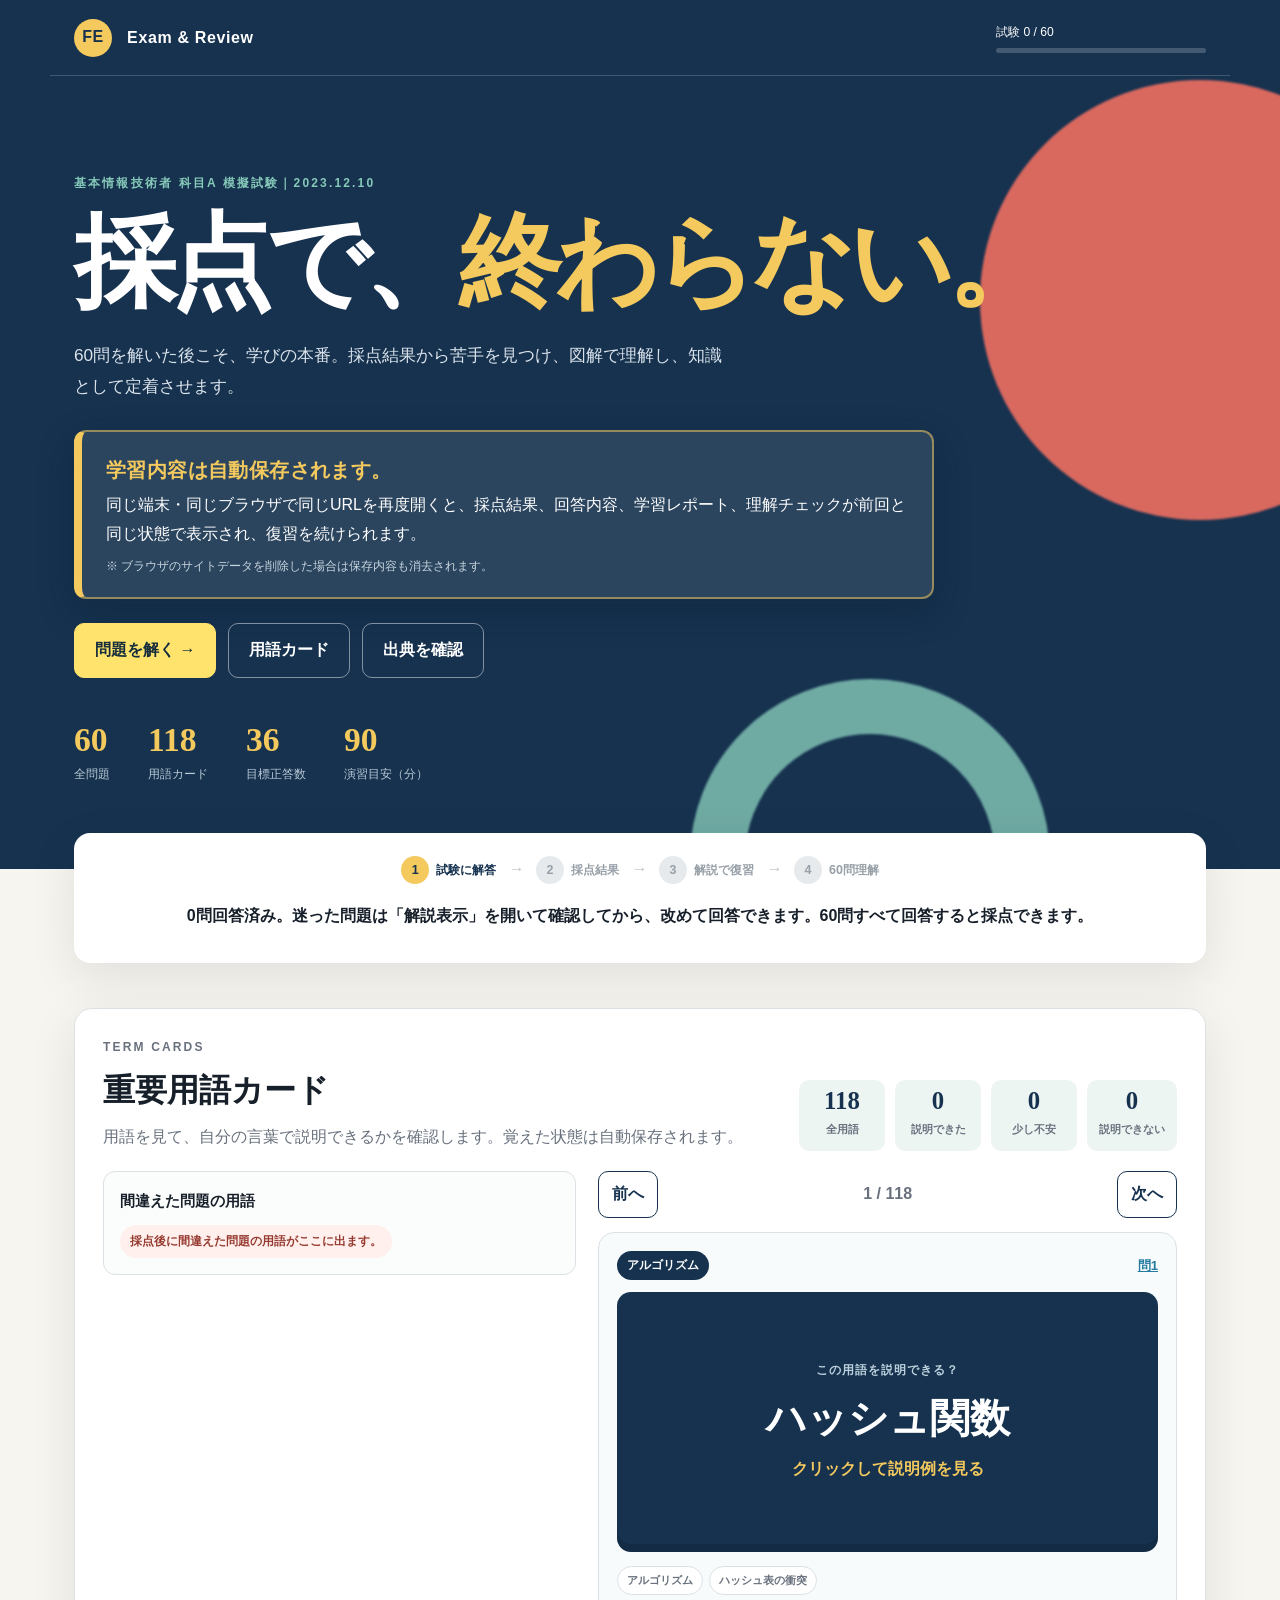
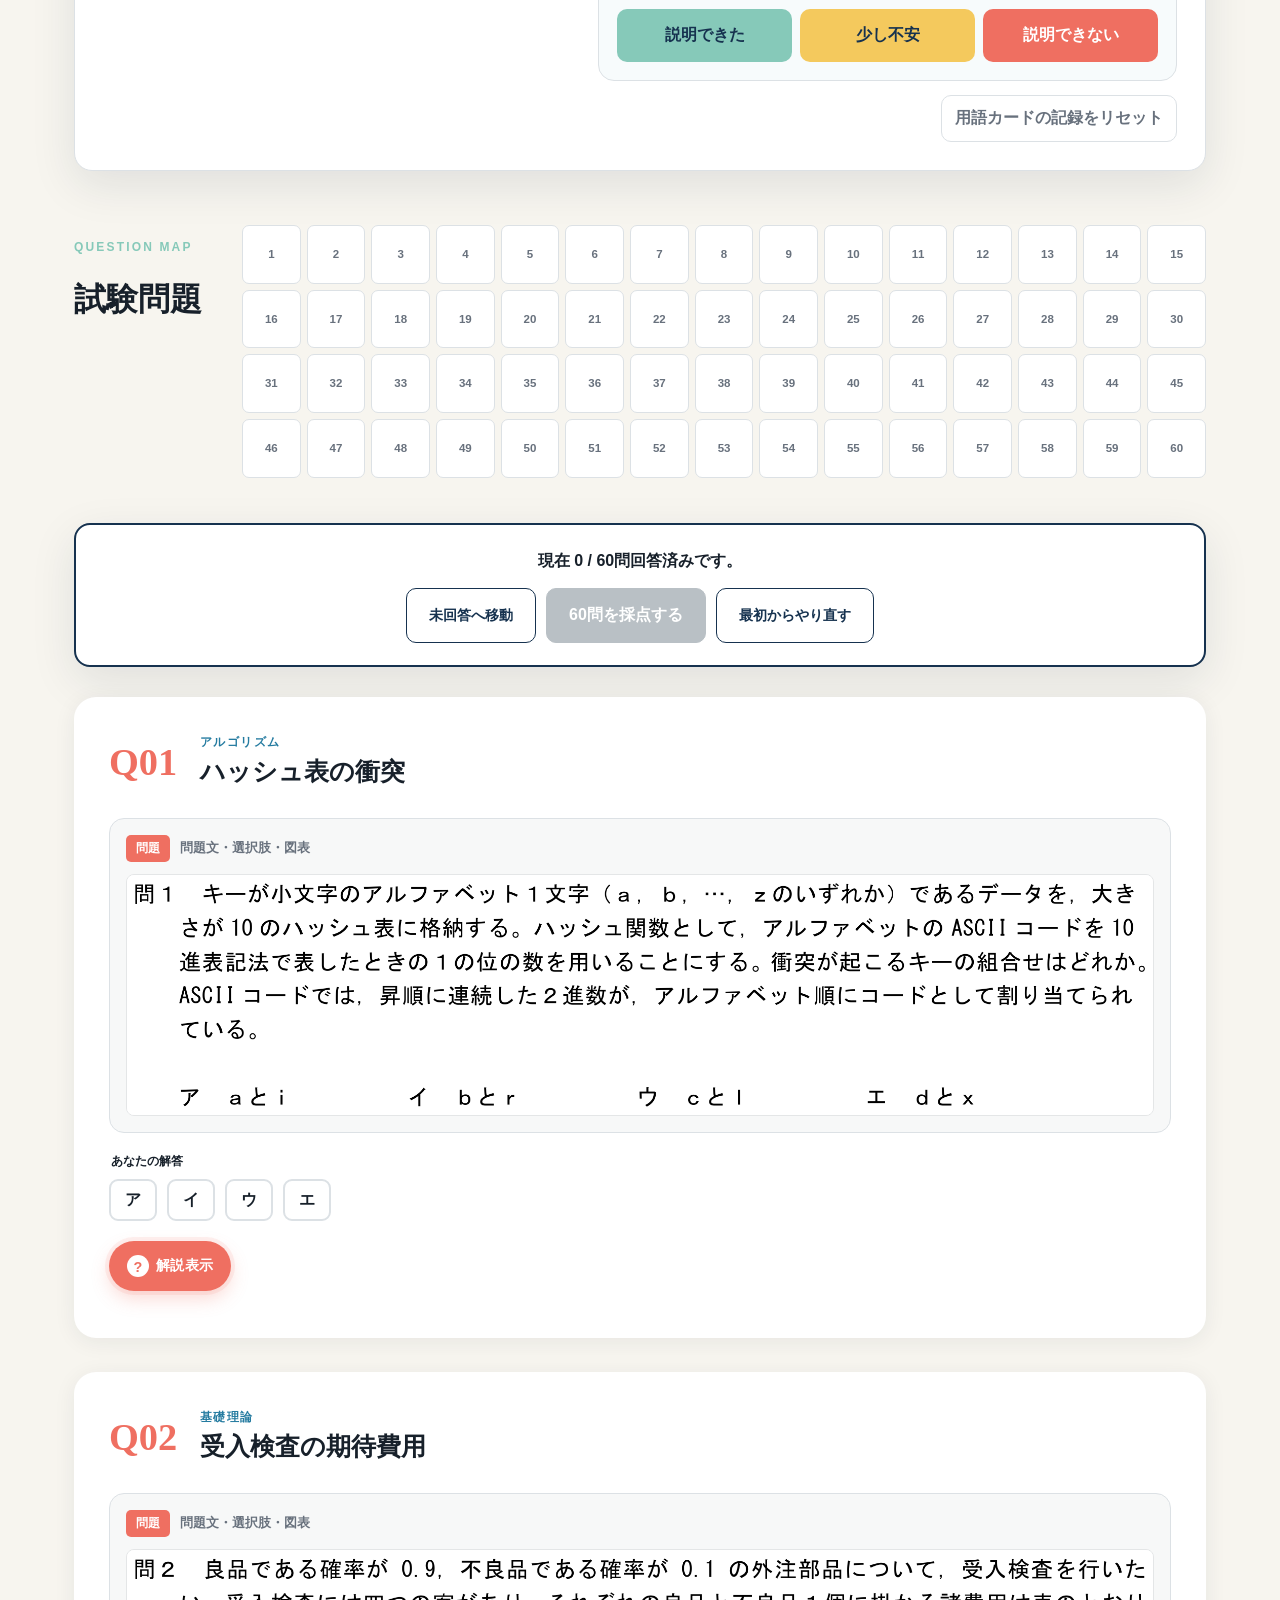
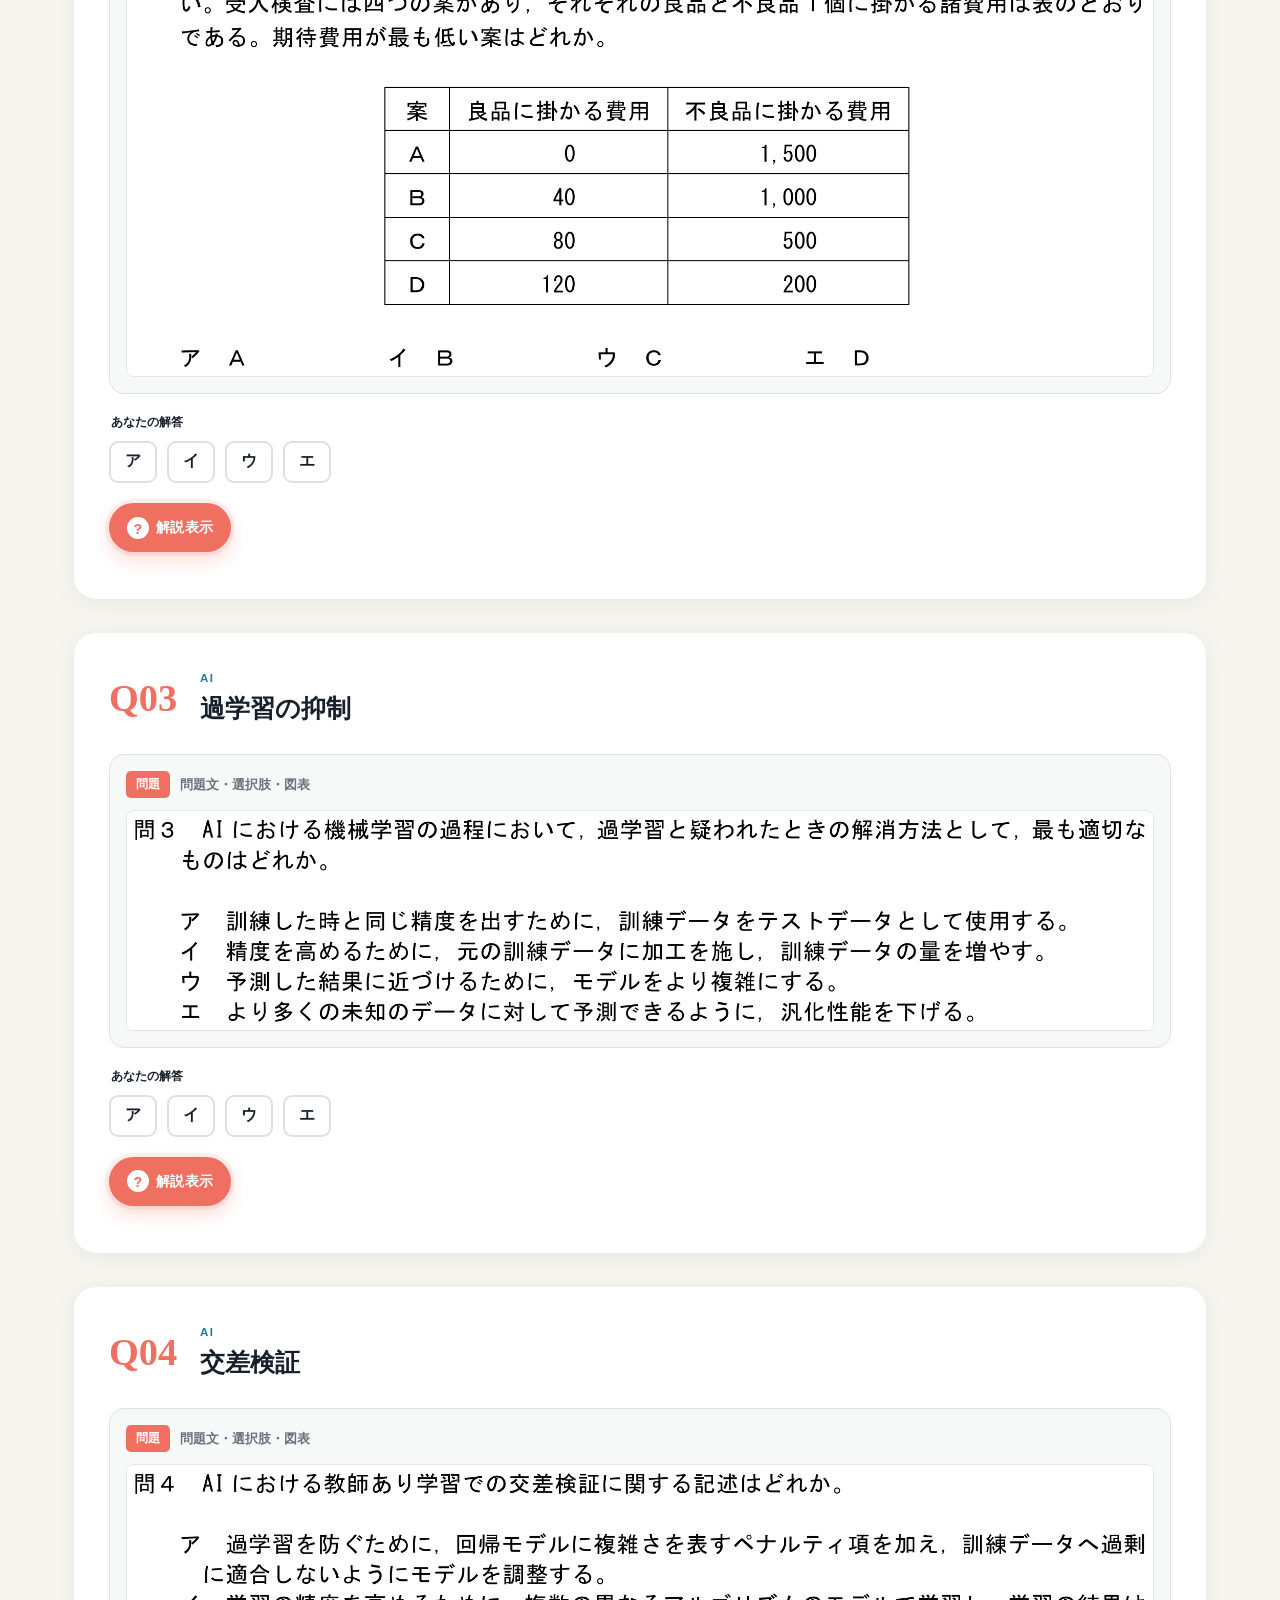
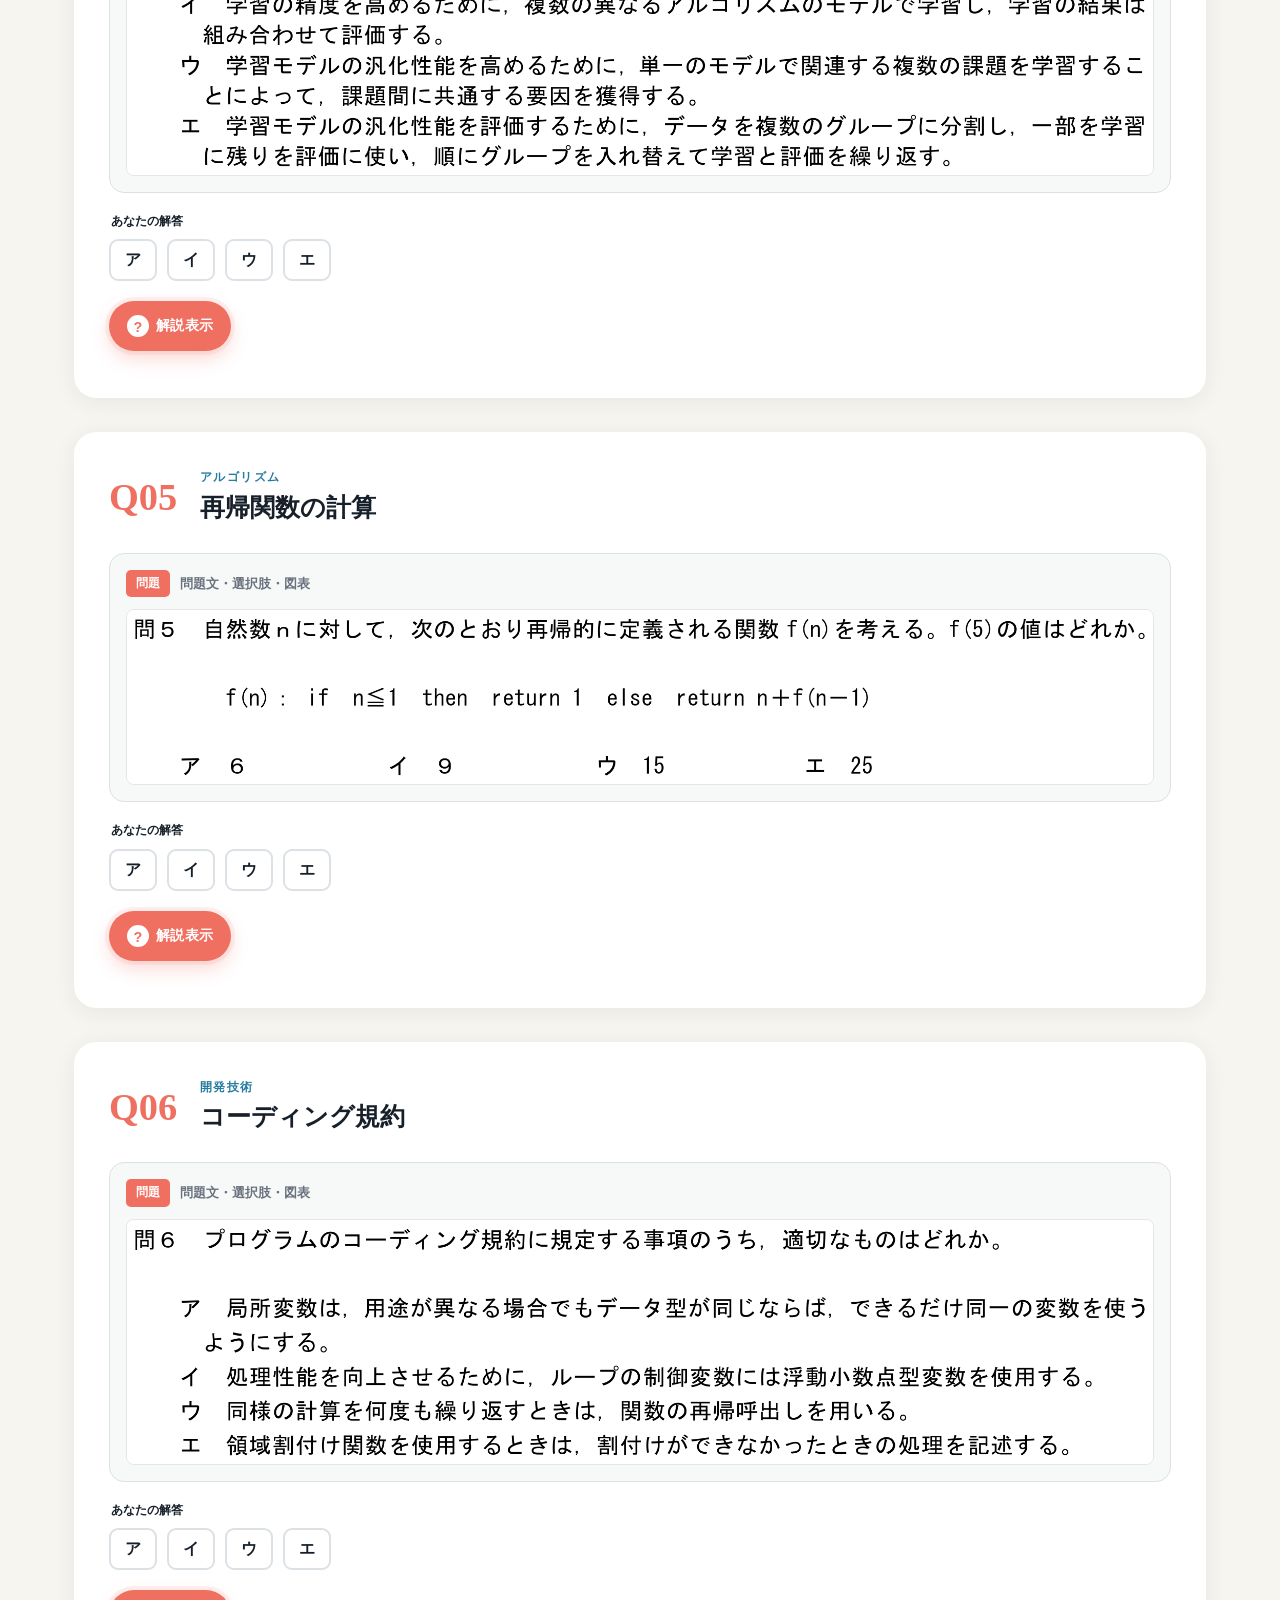
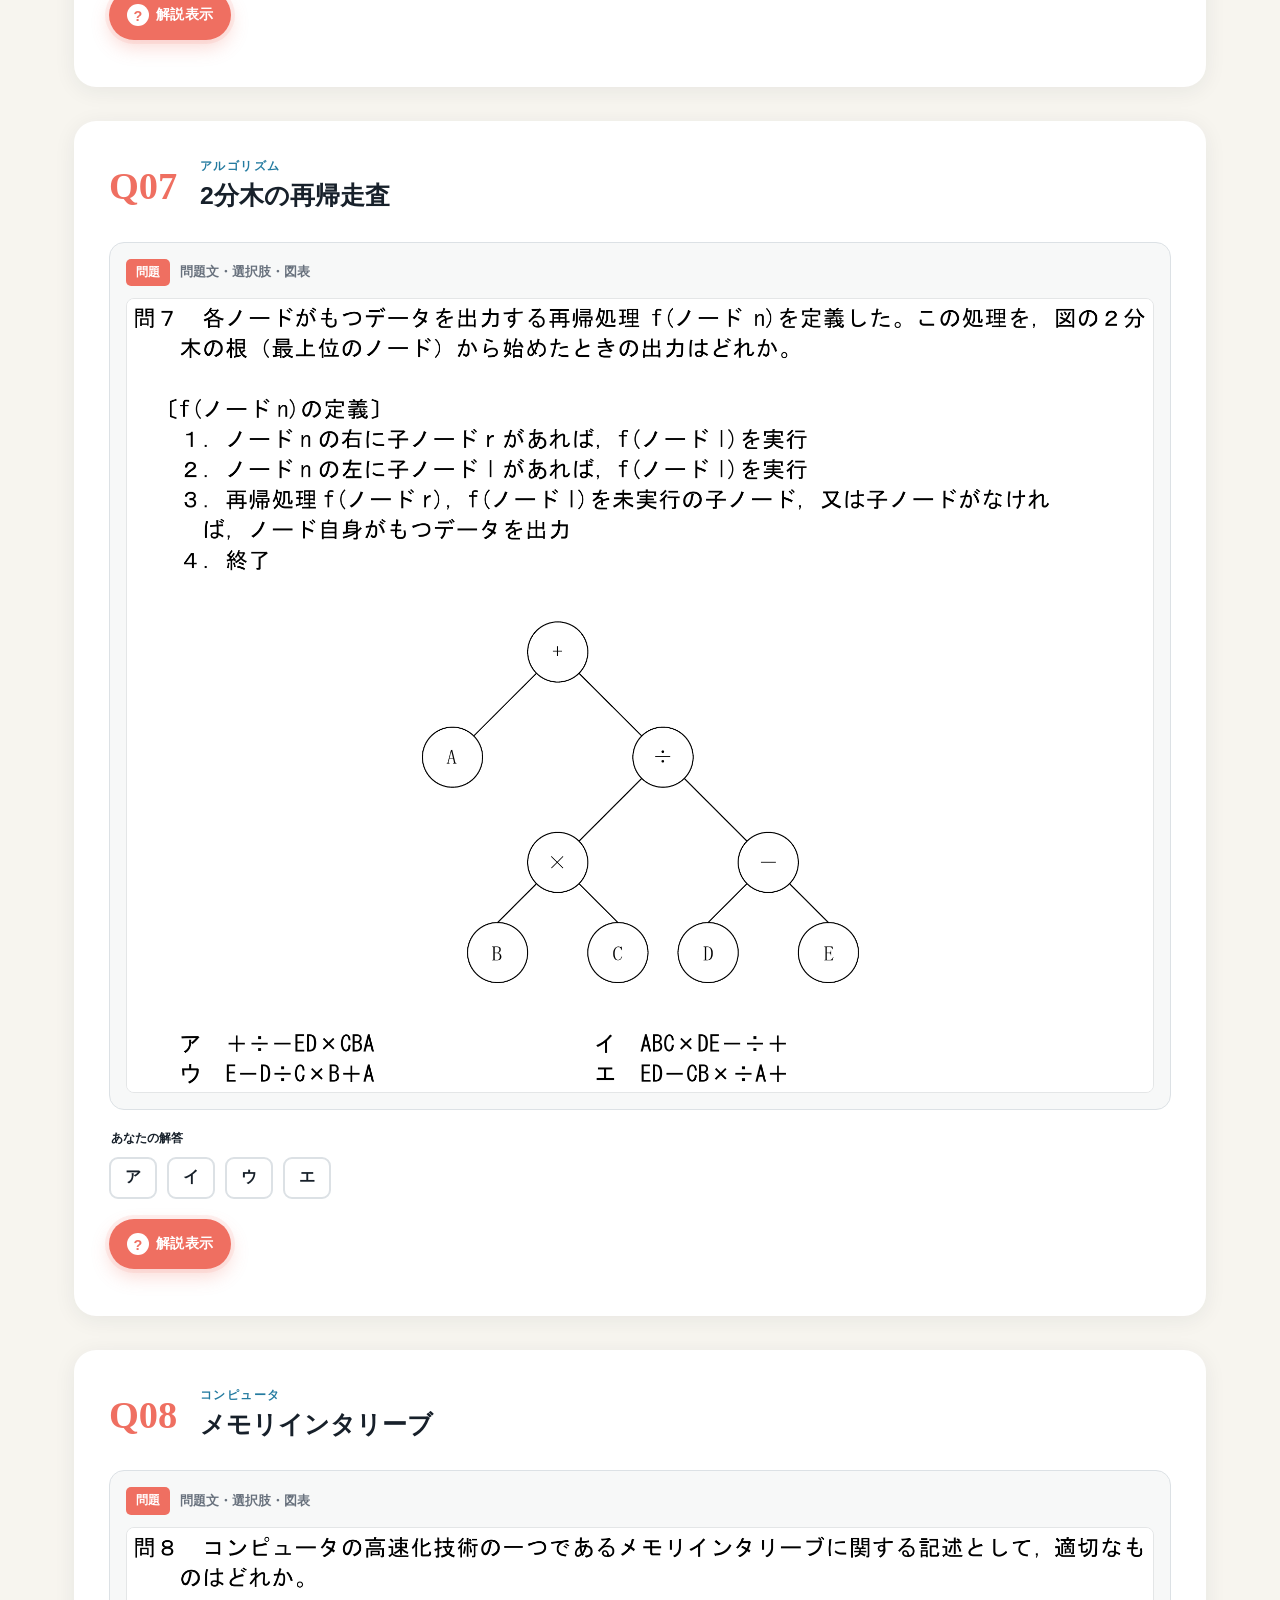
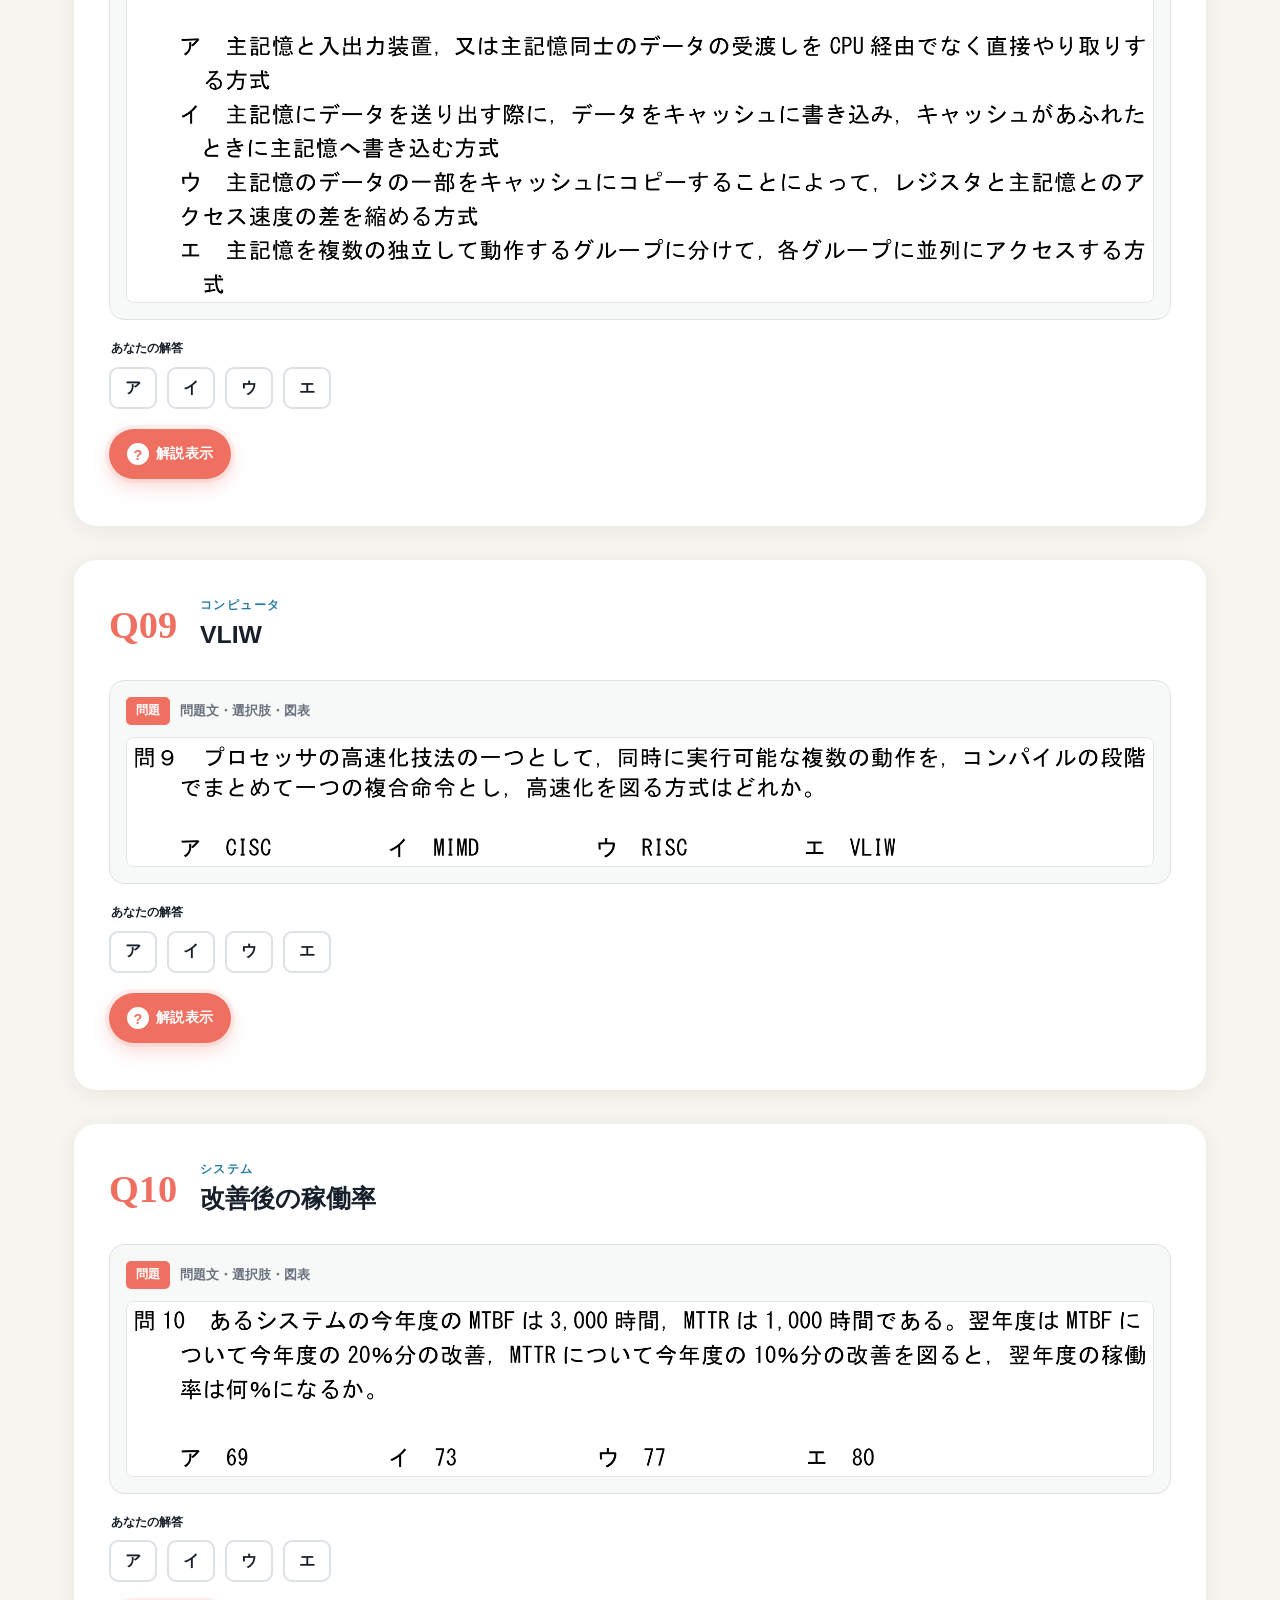
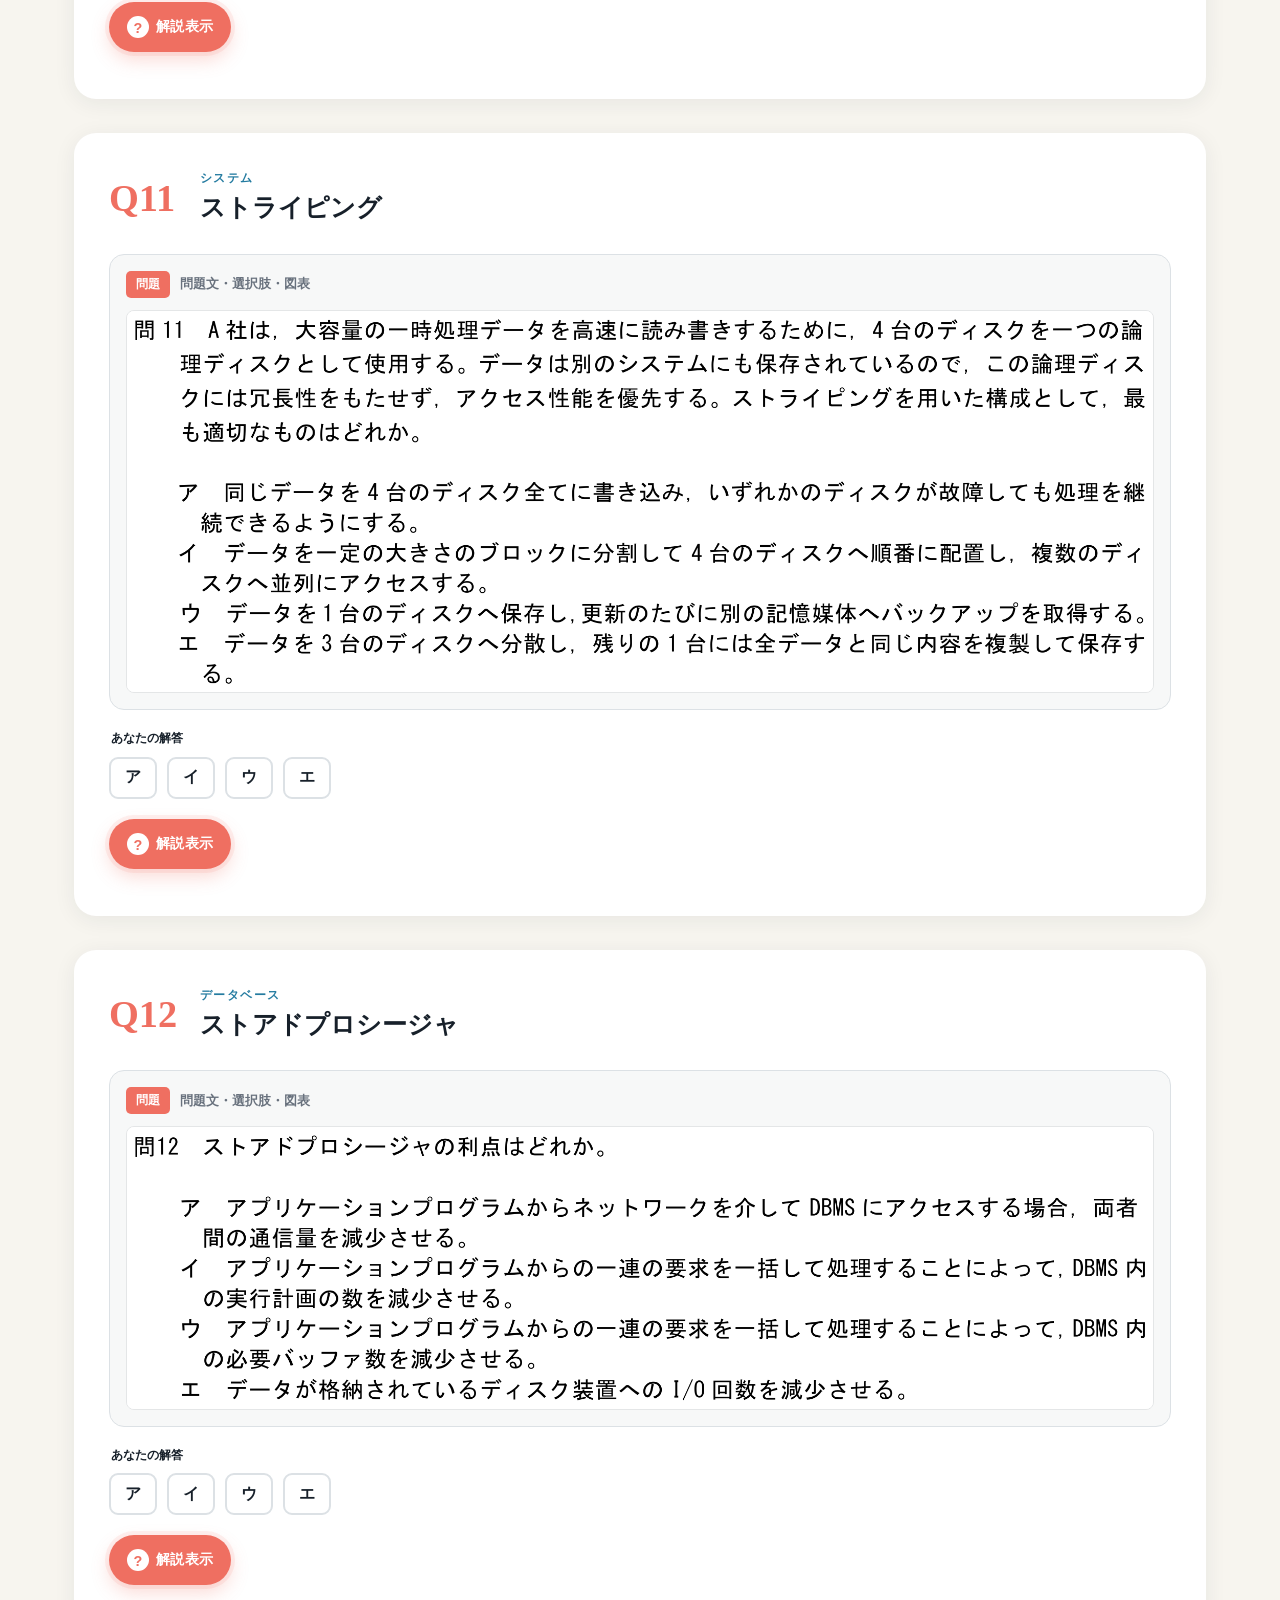
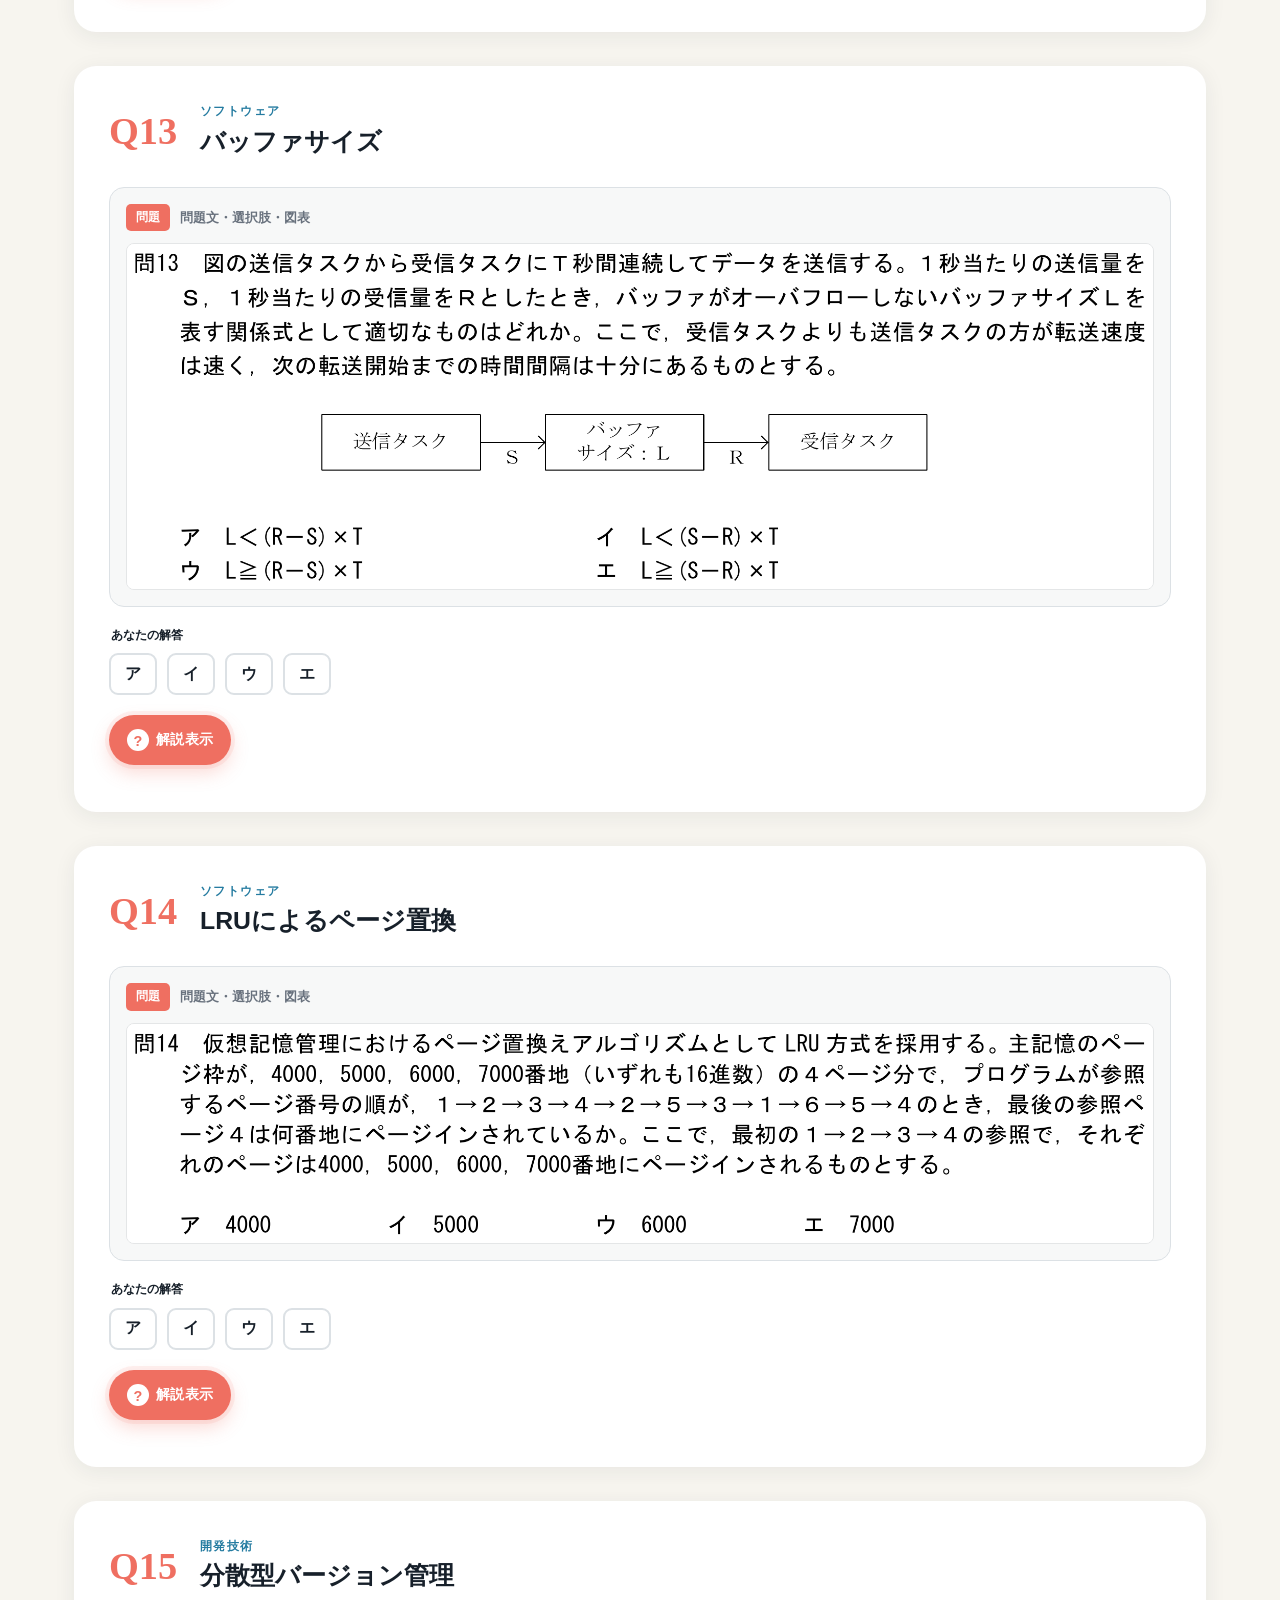
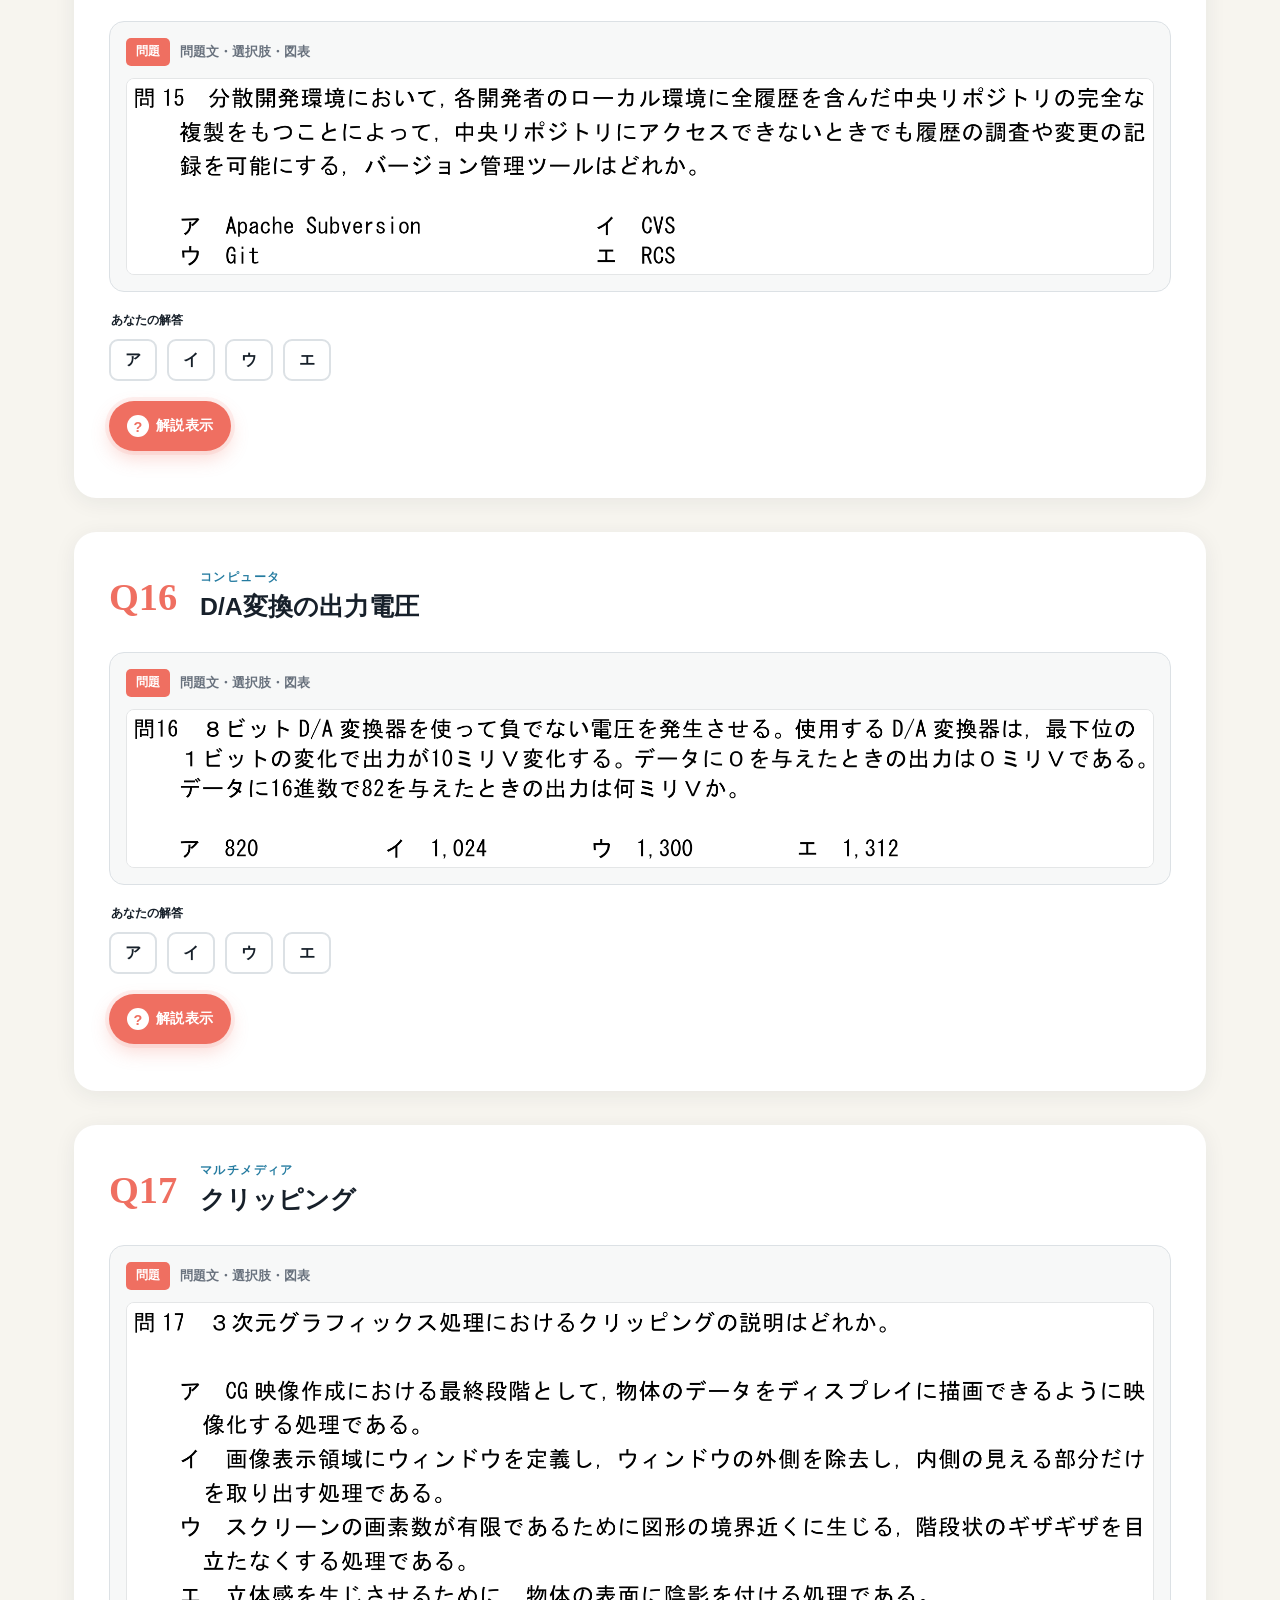
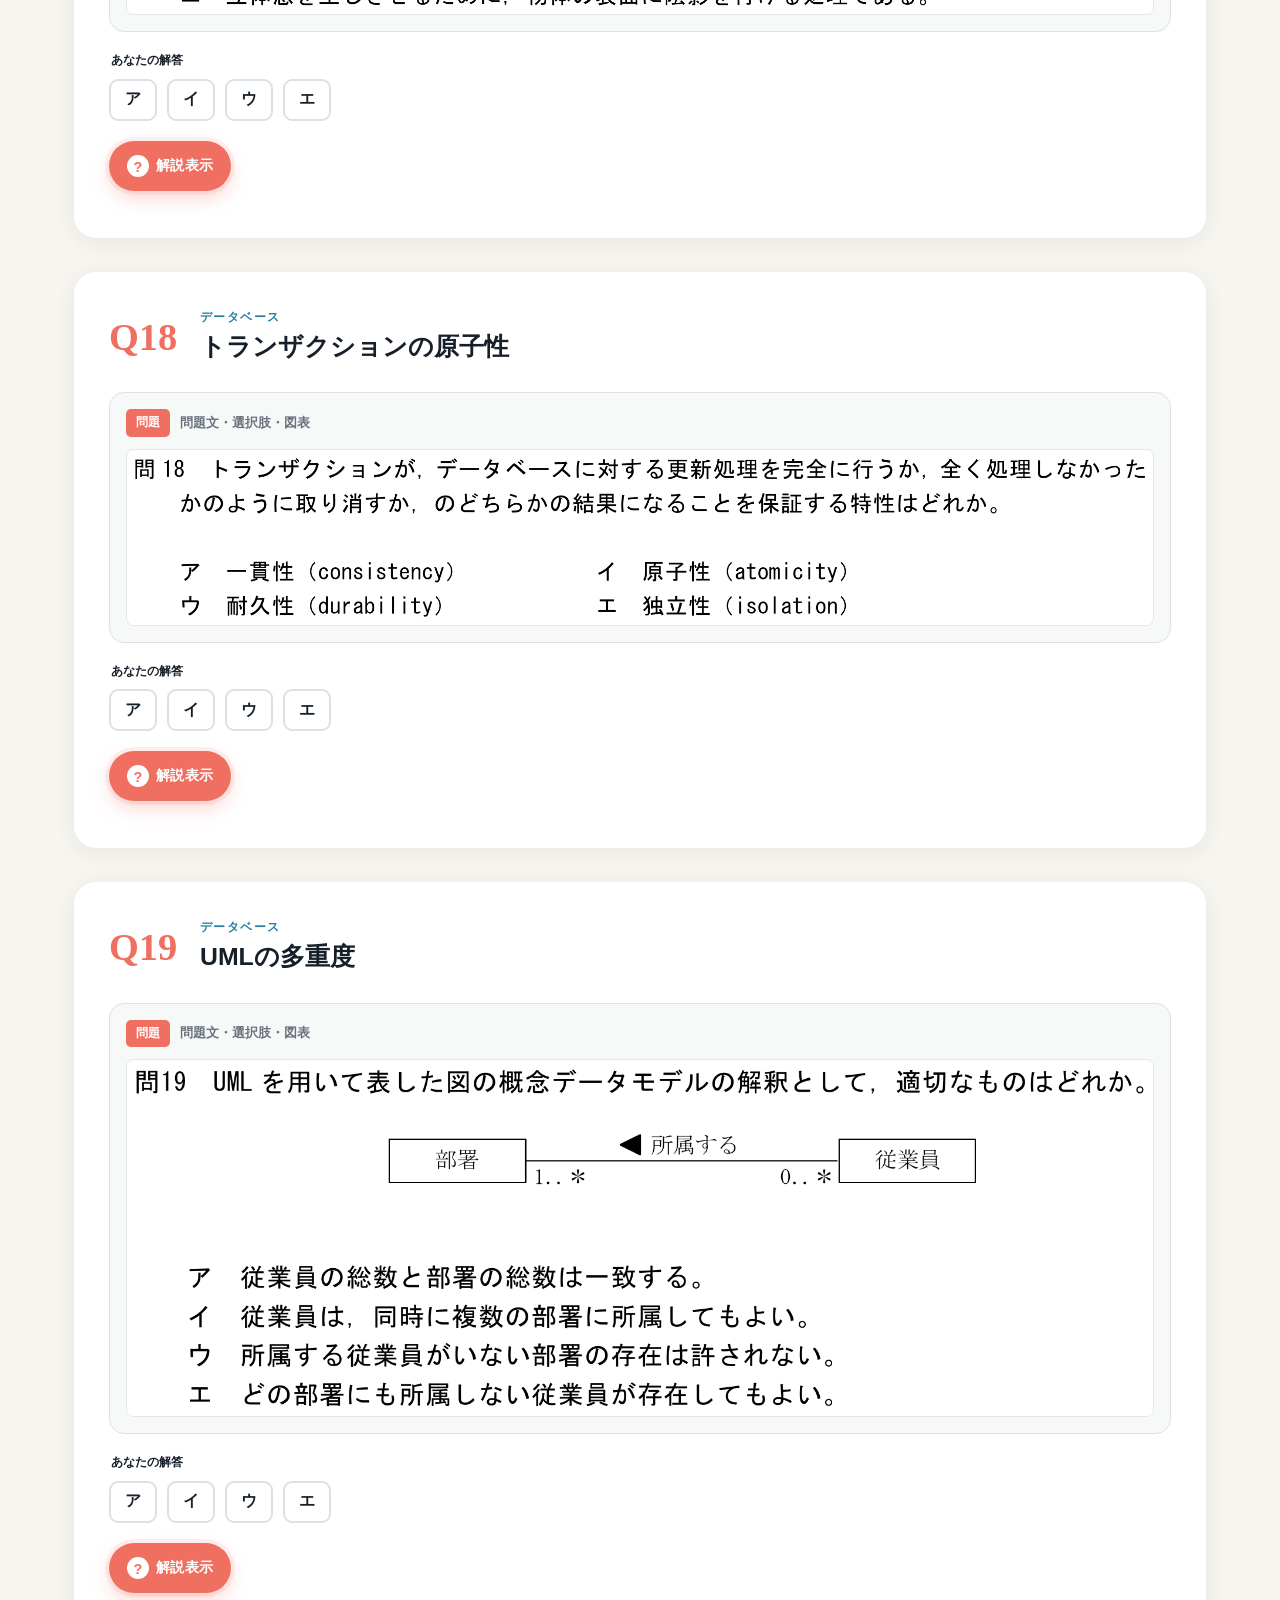
==== index.html @ c98beb59 "Add files via upload" ====
<!doctype html>
<html lang="ja">
<head>
  <meta charset="utf-8">
  <meta name="viewport" content="width=device-width, initial-scale=1">
  <meta name="description" content="2023.12.10 FE 科目A 模擬試験・全60問の試験演習と図解復習">
  <title>2023.12.10｜FE 科目A 模擬試験｜試験＆図解復習</title>
  <link rel="stylesheet" href="styles.css">
  <link rel="stylesheet" href="visuals.css">
  <link rel="stylesheet" href="flow.css">
  <link rel="stylesheet" href="report.css">
  <link rel="stylesheet" href="terms.css">
</head>
<body>
  <header class="hero">
    <nav class="topbar">
      <a class="brand" href="#top"><span>FE</span> Exam & Review</a>
      <div class="progress-wrap" aria-label="進捗">
        <span id="progressText">試験 0 / 60</span>
        <div class="progress"><i id="progressBar"></i></div>
      </div>
    </nav>
    <div class="hero-inner" id="top">
      <p class="eyebrow">基本情報技術者 科目A 模擬試験｜2023.12.10</p>
      <h1>採点で、<em>終わらない。</em></h1>
      <p class="lead">60問を解いた後こそ、学びの本番。採点結果から苦手を見つけ、図解で理解し、知識として定着させます。</p>
      <p class="save-note">
        <strong>学習内容は自動保存されます。</strong>
        同じ端末・同じブラウザで同じURLを再度開くと、採点結果、回答内容、学習レポート、理解チェックが前回と同じ状態で表示され、復習を続けられます。
        <small>※ ブラウザのサイトデータを削除した場合は保存内容も消去されます。</small>
      </p>
      <nav class="quick-links" aria-label="学習メニュー"><a href="#q1">問題を解く →</a><a href="#termLearning">用語カード</a><a href="source-map.html">出典を確認</a></nav><div class="hero-stats">
        <div><strong>60</strong><span>全問題</span></div>
        <div><strong>118</strong><span>用語カード</span></div>
        <div><strong>36</strong><span>目標正答数</span></div>
        <div><strong>90</strong><span>演習目安（分）</span></div>
      </div>
    </div>
  </header>

  <main>
    <section id="resultsTop" class="phase-panel">
      <div id="phaseSteps" class="phase-steps">
        <div data-step="exam"><b>1</b><span>試験に解答</span></div>
        <i>→</i>
        <div data-step="score"><b>2</b><span>採点結果</span></div>
        <i>→</i>
        <div data-step="review"><b>3</b><span>解説で復習</span></div>
        <i>→</i>
        <div data-step="complete"><b>4</b><span>60問理解</span></div>
      </div>
      <div id="phaseMessage" class="phase-message"></div>
      <div class="phase-actions retry-grade-area" hidden>
        <button class="primary" type="button" data-action="retry-grade">再回答を採点する</button>
      </div>
      <div id="scoreSummary" class="score-summary" hidden></div>
      <div id="answerLegend" class="answer-legend" hidden>
        <span><i class="correct"></i>緑：正解</span>
        <span><i class="wrong"></i>赤：不正解</span>
        <span><i class="understood"></i>枠線：理解チェック済み</span>
      </div>
    </section>

    <section id="learningReport" class="learning-report" hidden>
      <div class="report-heading">
        <p class="section-kicker">FIRST ATTEMPT REPORT</p>
        <h2>初回採点の学習レポート</h2>
        <p id="reportDate"></p>
      </div>
      <div class="report-grid">
        <section><h3>分野別正答率</h3><div id="fieldStats" class="field-stats"></div></section>
        <section class="strength-card"><h3>得意分野・苦手分野</h3><div id="strengthWeakness"></div></section>
      </div>
      <section class="retest-card">
        <h3>1週間後にもう一度解きたい問題</h3>
        <p id="retestDate"></p>
        <div id="retestQuestions" class="retest-questions"></div>
      </section>
      <section class="keywords-card">
        <h3>この試験問題で覚えたい重要ワード</h3>
        <div id="importantWords" class="important-words"></div>
      </section>
    </section>

    <section id="reviewToolbar" class="toolbar" aria-label="復習問題の絞り込み" hidden>
      <label class="search"><span>⌕</span><input id="searchInput" type="search" placeholder="用語・問題番号で検索"></label>
      <div id="filters" class="filters"></div>
      <label class="toggle"><input id="onlyUnlearned" type="checkbox"><span>未理解だけ</span></label>
    </section>

    <section id="termLearning" class="term-learning">
      <div class="term-head">
        <div>
          <p class="section-kicker">TERM CARDS</p>
          <h2>重要用語カード</h2>
          <p>用語を見て、自分の言葉で説明できるかを確認します。覚えた状態は自動保存されます。</p>
        </div>
        <div id="termStats" class="term-stats" aria-label="用語カードの進捗"></div>
      </div>
      <div class="term-tools" hidden>
        <label class="search"><span>⌕</span><input id="termSearch" type="search" placeholder="用語・説明・タグで検索"></label>
        <div id="termFilters" class="term-filters"></div>
      </div>
      <div class="term-layout">
        <aside class="term-side">
          <section class="term-weak">
            <h3>間違えた問題の用語</h3>
            <div id="termWeakLinks" class="term-weak-links"></div>
          </section>
        </aside>
        <section class="term-study" aria-label="用語カード学習">
          <div class="term-nav">
            <button id="termPrev" type="button">前へ</button>
            <span id="termPosition"></span>
            <button id="termNext" type="button">次へ</button>
          </div>
          <div id="termCard" class="term-card"></div>
          <button id="termReset" class="term-reset" type="button">用語カードの記録をリセット</button>
        </section>
      </div>
    </section>

    <section class="overview">
      <div><p class="section-kicker">QUESTION MAP</p><h2 id="listTitle">試験問題</h2></div>
      <div id="questionMap" class="question-map" aria-label="問題番号一覧"></div>
    </section>

    <section class="exam-control-area" data-exam-controls>
      <p data-exam-message>60問すべてに回答すると採点できます。</p>
      <div class="exam-control-buttons">
        <button type="button" data-action="unanswered">未回答へ移動</button>
        <button class="primary" type="button" data-action="submit" disabled>60問を採点する</button>
        <button type="button" data-action="reset">最初からやり直す</button>
      </div>
    </section>

    <section id="questions" class="questions"></section>
    <p id="emptyState" class="empty" hidden>条件に一致する問題がありません。</p>
    <section class="exam-control-area retry-grade-area" hidden>
      <p>再回答を選び終えたら採点してください。</p>
      <div class="exam-control-buttons">
        <button class="primary" type="button" data-action="retry-grade">再回答を採点する</button>
      </div>
    </section>
    <section class="exam-control-area" data-exam-controls>
      <p data-exam-message>60問すべてに回答すると採点できます。</p>
      <div class="exam-control-buttons">
        <button type="button" data-action="unanswered">未回答へ移動</button>
        <button class="primary" type="button" data-action="submit" disabled>60問を採点する</button>
        <button type="button" data-action="reset">最初からやり直す</button>
      </div>
    </section>
  </main>

  <footer>
    <div class="footer-notes">
      <p>基本情報技術者 科目A 模擬試験（2023.12.10）・学習用解説</p>
      <p class="source-note">出典・参考：問題画像は提供された FE科目A模試③.pdf から切り出した今回の60問を使用しています。解説作成にあたり、基本情報技術者試験、応用情報技術者試験、情報セキュリティマネジメント試験の公開過去問題・関連問題も参考にしています。表示名「2023.12.10」はご指定の教材名です。収録問題には2024・2025年度の公開問題と一致するものも含まれます。</p>
    </div>
    <div class="footer-links">
      <a href="#termLearning">重要用語カード</a>
      <a href="reference-map.html">参考問題対応表</a>
      <a href="source-map.html">出典の分析</a>
      <a href="#top">ページ上部へ ↑</a><button type="button" data-action="reset">解答記録をリセット</button>
    </div>
  </footer>

  <template id="questionTemplate">
    <article class="question-card">
      <div class="card-head">
        <div class="number"></div>
        <div class="heading"><p class="meta"></p><h2></h2></div>
        <label class="understand-check"><input type="checkbox"><span>理解できた</span></label>
      </div>
      <section class="problem-panel">
        <div class="problem-label"><span>問題</span><small>問題文・選択肢・図表</small></div>
        <img loading="lazy" alt="">
      </section>
      <fieldset class="answer-input">
        <legend>あなたの解答</legend>
        <label><input type="radio" value="ア"><span>ア</span></label>
        <label><input type="radio" value="イ"><span>イ</span></label>
        <label><input type="radio" value="ウ"><span>ウ</span></label>
        <label><input type="radio" value="エ"><span>エ</span></label>
      </fieldset>
      <div class="result-line"></div>
      <section class="review-content">
        <div class="answer-strip"><span>正解</span><strong></strong><p></p></div>
        <div class="card-grid">
          <div class="explanation">
            <h3>なぜこの答えになる？</h3>
            <p class="summary"></p>
            <ol class="reasoning"></ol>
            <div class="trap"><h3>ひっかけポイント</h3><p></p></div>
          </div>
          <figure class="visual"><div class="diagram"></div><figcaption></figcaption></figure>
        </div>
      </section>
    </article>
  </template>

  <dialog id="confirmDialog" class="confirm-dialog">
    <h2>60問を採点しますか？</h2>
    <p>採点後、初回に間違えた問題は正答を隠したまま再回答できます。解説はボタンで確認でき、再回答の正誤はその場では表示しません。</p>
    <div><button id="cancelSubmit" type="button">戻る</button><button id="confirmSubmit" class="primary" type="button">採点する</button></div>
  </dialog>

  <script src="questions.js"></script>
  <script src="terms.js"></script>
  <script src="app.js"></script>
  <script src="terms-ui.js"></script>
  <script src="learning.js"></script>
</body>
</html>
---- styles.css ----
:root {
  --ink:#17202a; --muted:#68717d; --paper:#f7f5ef; --card:#fff;
  --navy:#16324f; --blue:#247ba0; --mint:#86c9b9; --coral:#ef6f61;
  --yellow:#f4c95d; --line:#dce1e5; --shadow:0 14px 45px rgba(24,43,58,.10);
}
*{box-sizing:border-box}
html{scroll-behavior:smooth}
body{margin:0;background:var(--paper);color:var(--ink);font-family:"Yu Gothic","Hiragino Kaku Gothic ProN",Meiryo,sans-serif;line-height:1.8}
button,input{font:inherit}
.hero{background:var(--navy);color:#fff;min-height:570px;position:relative;overflow:hidden}
.hero:before,.hero:after{content:"";position:absolute;border-radius:50%;filter:blur(1px)}
.hero:before{width:440px;height:440px;background:var(--coral);right:-140px;top:80px;opacity:.9}
.hero:after{width:250px;height:250px;border:55px solid var(--mint);right:230px;bottom:-170px;opacity:.8}
.topbar{height:76px;max-width:1180px;margin:auto;padding:0 24px;display:flex;align-items:center;justify-content:space-between;position:relative;z-index:2;border-bottom:1px solid rgba(255,255,255,.18)}
.brand{color:#fff;text-decoration:none;font-weight:800;letter-spacing:.04em}.brand span{display:inline-grid;place-items:center;background:var(--yellow);color:var(--navy);width:38px;height:38px;border-radius:50%;margin-right:10px}
.progress-wrap{width:210px;font-size:.76rem}.progress{height:5px;background:#ffffff32;border-radius:9px;margin-top:5px;overflow:hidden}.progress i{display:block;height:100%;width:0;background:var(--yellow);transition:.3s}
.hero-inner{max-width:1180px;margin:auto;padding:85px 24px;position:relative;z-index:1}
.eyebrow,.section-kicker{font-size:.75rem;font-weight:800;letter-spacing:.18em;color:var(--mint)}
h1{font-size:clamp(3rem,8vw,6.7rem);line-height:1.02;margin:.15em 0 .25em;letter-spacing:-.06em}h1 em{font-style:normal;color:var(--yellow)}
.lead{max-width:650px;font-size:1.08rem;color:#dbe4ec}.save-note{max-width:860px;margin:28px 0 0;padding:20px 24px;border:2px solid #f4c95d88;border-left:8px solid var(--yellow);background:#ffffff18;border-radius:12px;color:#fff;font-size:1rem;line-height:1.8;box-shadow:0 12px 35px #081b2c55}.save-note strong{display:block;color:var(--yellow);font-size:1.25rem;letter-spacing:.02em;margin-bottom:3px}.save-note small{display:block;color:#c8d6df;font-size:.78rem;margin-top:6px}
.hero-stats{display:flex;gap:38px;margin-top:45px}.hero-stats div{display:grid}.hero-stats strong{font:800 2.1rem/1 Georgia,serif;color:var(--yellow)}.hero-stats span{font-size:.72rem;color:#b9c9d5;margin-top:7px}
main{max-width:1180px;margin:auto;padding:0 24px}
.toolbar{position:sticky;top:10px;z-index:10;margin:-36px 0 50px;background:#fff;padding:18px;border-radius:16px;box-shadow:var(--shadow);display:flex;gap:12px;align-items:center;flex-wrap:wrap}
.search{display:flex;align-items:center;gap:8px;border:1px solid var(--line);border-radius:10px;padding:8px 12px;flex:1;min-width:250px}.search input{border:0;outline:0;width:100%;background:transparent}
.filters{display:flex;gap:6px;flex-wrap:wrap}.filters button{border:0;background:#edf1f3;color:#4d5964;border-radius:99px;padding:8px 13px;cursor:pointer;font-size:.78rem}.filters button.active{background:var(--navy);color:#fff}
.toggle{font-size:.78rem;white-space:nowrap}.toggle input{accent-color:var(--coral)}
.overview{display:flex;gap:40px;align-items:flex-start;margin-bottom:45px}.overview h2{font-size:2rem;margin:0}.question-map{display:grid;grid-template-columns:repeat(15,1fr);gap:6px;flex:1}
.question-map a{display:grid;place-items:center;aspect-ratio:1;border-radius:7px;text-decoration:none;color:var(--muted);background:#fff;border:1px solid var(--line);font-size:.72rem;font-weight:700}.question-map a.done{background:var(--mint);color:var(--navy);border-color:transparent}.question-map a.hidden-map{opacity:.16}
.questions{display:grid;gap:34px}.question-card{background:var(--card);border-radius:22px;padding:34px;box-shadow:0 4px 22px rgba(30,45,55,.07);scroll-margin-top:100px;border:1px solid transparent}.question-card.done{border-color:var(--mint)}
.card-head{display:flex;align-items:center;gap:18px}.number{font:800 2.4rem/1 Georgia,serif;color:var(--coral);min-width:73px}.heading{flex:1}.meta{font-size:.72rem;color:var(--blue);font-weight:800;letter-spacing:.12em;margin:0}.heading h2{font-size:1.55rem;line-height:1.4;margin:.1em 0}.learn-btn{width:42px;height:42px;border-radius:50%;border:1px solid var(--line);background:#fff;color:#aab1b7;cursor:pointer;font-weight:bold}.done .learn-btn{background:var(--mint);border-color:var(--mint);color:var(--navy)}
.problem-panel{margin:25px 0 18px;border:1px solid var(--line);background:#f7f8f8;border-radius:15px;padding:16px;position:relative}.problem-label{display:flex;align-items:center;gap:10px;margin-bottom:12px}.problem-label span{background:var(--coral);color:#fff;border-radius:5px;padding:3px 10px;font-weight:800;font-size:.75rem}.problem-label small{color:var(--muted);font-weight:700}.problem-panel>img{display:block;width:100%;height:auto;object-fit:contain;object-position:top;background:#fff;border-radius:8px;border:1px solid #e4e6e7}
.answer-strip{margin:25px 0;background:var(--navy);color:#fff;border-radius:12px;padding:14px 18px;display:flex;align-items:center;gap:15px}.answer-strip span{font-size:.74rem;color:#bcd0dc}.answer-strip strong{font-size:1.6rem;color:var(--yellow);line-height:1}.answer-strip p{margin:0;font-weight:700}
.card-grid{display:grid;grid-template-columns:1.15fr .85fr;gap:35px}.explanation h3{font-size:.84rem;letter-spacing:.08em;margin:0 0 7px}.summary{font-weight:700}.reasoning{padding-left:1.4em}.reasoning li{margin:.55em 0}.trap{margin-top:22px;border-left:4px solid var(--coral);padding:10px 16px;background:#fff7f5;border-radius:0 8px 8px 0}.trap p{margin:0;color:#5f5350;font-size:.9rem}
.visual{margin:0;background:#edf5f3;border-radius:16px;padding:20px;min-height:300px;display:flex;flex-direction:column;justify-content:center}.visual figcaption{text-align:center;color:var(--muted);font-size:.76rem;margin-top:10px}
.diagram{display:block;min-height:220px;width:100%;position:relative}.v-box{background:#fff;border:2px solid var(--navy);padding:13px;border-radius:10px;text-align:center;font-size:.78rem;font-weight:800;box-shadow:4px 4px 0 var(--mint)}.v-box.focus{background:var(--yellow)}.v-box.danger{box-shadow:4px 4px 0 var(--coral)}.v-arrow{display:grid;place-items:center;color:var(--coral);min-width:35px}.v-arrow i{font-size:1.7rem;font-style:normal;line-height:1}.v-arrow small{font-size:.62rem;color:var(--muted);white-space:nowrap}.v-flow{height:220px;display:flex;align-items:center;justify-content:center}.v-flow .v-box{max-width:120px}.v-compare{display:grid;grid-template-columns:1fr 32px 1fr;align-items:center;gap:8px;height:220px}.v-compare section{background:#fff5f3;border-top:5px solid var(--coral);border-radius:10px;padding:12px;height:175px}.v-compare section.good{background:#f3fbf8;border-color:var(--mint)}.v-compare h4{margin:0 0 8px;font-size:.82rem}.v-compare p{font-size:.7rem;margin:5px 0;padding:4px;background:#fff;border-radius:4px}.v-compare>b{text-align:center;font:700 .75rem Georgia;color:var(--muted)}.v-formula{height:220px;display:grid;place-content:center;text-align:center}.v-formula strong{font:800 1.2rem/1.5 Consolas,monospace;background:#fff;padding:18px;border-radius:10px;border-bottom:4px solid var(--yellow)}.v-formula span{font-size:.76rem;margin-top:12px;color:var(--muted)}
.v-stack{height:220px;display:flex;flex-direction:column-reverse;justify-content:center;gap:3px}.v-stack div{background:hsl(calc(199 - var(--i)*7) 48% calc(38% + var(--i)*6%));color:#fff;padding:6px 12px;text-align:center;border-radius:4px;font-size:.68rem;font-weight:700}.v-cycle{height:220px;display:grid;grid-template-columns:repeat(2,1fr);gap:12px;align-content:center}.v-cycle div{background:#fff;padding:10px;border-radius:10px;display:flex;align-items:center;gap:8px;font-size:.7rem;font-weight:700;border:1px solid var(--line)}.v-cycle b{display:grid;place-items:center;border-radius:50%;width:25px;height:25px;background:var(--coral);color:#fff}.v-network{height:220px;position:relative}.v-network .hub{position:absolute;left:50%;top:50%;transform:translate(-50%,-50%);background:var(--yellow);z-index:2}.v-network .sat{position:absolute;background:#fff;border:1px solid var(--blue);border-radius:99px;padding:7px 11px;font-size:.68rem}.v-network .sat:after{content:"";position:absolute;width:70px;border-top:2px dashed var(--mint);transform-origin:left}.v-network .s1{top:10px;left:10px}.v-network .s1:after{transform:rotate(35deg);left:80%;top:100%}.v-network .s2{top:10px;right:10px}.v-network .s2:after{transform:rotate(145deg);left:0;top:100%}.v-network .s3{bottom:15px;left:8px}.v-network .s3:after{transform:rotate(-30deg);left:80%;top:0}.v-network .s4{bottom:15px;right:8px}.v-network .s4:after{transform:rotate(210deg);left:0;top:0}
.source-figure{height:220px;position:relative;background:#fff;overflow:hidden;border-radius:10px;border:1px solid var(--line)}.source-figure span{position:absolute;z-index:2;top:8px;left:8px;background:var(--navy);color:#fff;border-radius:99px;padding:3px 10px;font-size:.62rem}.source-figure img{width:100%;height:100%;object-fit:contain}.precision{height:220px;display:grid;align-content:center;gap:22px}.precision div{display:grid;grid-template-columns:70px 1fr 100px;align-items:center;gap:8px;font-size:.7rem}.precision i{height:12px;background:var(--mint);border-radius:9px}.precision i.huge{width:100%;background:var(--navy)}.precision b{font-size:.68rem;color:var(--coral)}.wave{height:220px;text-align:center;font-size:.72rem}.wave svg{width:100%;height:175px}.wave path{fill:none;stroke:var(--navy);stroke-width:5}.wave circle{fill:var(--coral)}.wave line{stroke:var(--mint);stroke-width:2}.wave b{color:var(--coral)}.tree{height:220px;display:grid;place-items:center;position:relative}.tree b,.tree span,.tree i{display:grid;place-items:center;border:2px solid var(--navy);border-radius:50%;background:#fff;font-style:normal}.tree b{width:42px;height:42px;background:var(--yellow)}.tree>div{display:flex;justify-content:space-around;width:80%}.tree span{width:36px;height:36px}.tree i{width:30px;height:30px;font-size:.7rem}.tree small{color:var(--muted)}
.timer-ring{width:165px;height:165px;border:18px solid var(--navy);border-right-color:var(--coral);border-radius:50%;margin:20px auto;position:relative}.timer-ring div{position:absolute;top:-30px;left:64px}.timer-ring span{position:absolute;background:#fff;padding:2px 5px;font-size:.62rem}.timer-ring span:nth-of-type(1){left:-55px;top:65px}.timer-ring span:nth-of-type(2){right:-53px;bottom:22px}.timer-ring i{position:absolute;text-align:center;inset:48px 0;font-size:.65rem;font-style:normal}.timer-ring b{position:absolute;white-space:nowrap;bottom:-42px;left:5px;font-size:.7rem}.stripe{height:220px;display:flex;gap:10px;align-items:center;justify-content:center;position:relative}.stripe>div{display:grid;gap:7px}.stripe b{background:var(--blue);color:#fff;padding:12px;border-radius:5px}.stripe div:nth-child(2) b{background:var(--coral)}.stripe div:nth-child(3) b{background:var(--mint);color:var(--navy)}.stripe span{position:absolute;bottom:8px;font-size:.7rem}.capacity,.dependency,.inherit,.snmp{height:220px;display:flex;align-items:center;justify-content:center;position:relative}.capacity strong,.dependency strong{position:absolute;bottom:10px;font-size:.72rem;color:var(--coral)}.bits{height:220px;display:flex;align-items:center;position:relative}.bits>div{height:85px;display:grid;place-content:center;text-align:center;background:var(--navy);color:#fff;border-right:2px solid #fff;font-size:.7rem}.bits>div+div{background:var(--coral)}.bits strong{display:block;font-size:1.2rem}.bits small{position:absolute;bottom:25px;right:10px}.ears{height:220px;display:flex;align-items:center;justify-content:space-between;text-align:center}.ears>span{font-size:2.5rem}.ears div{font-size:.7rem;border-bottom:3px dotted var(--coral)}.ears b{font-size:3rem}.ears em{position:absolute;bottom:12px;right:20px;font-size:.7rem;color:var(--blue)}.union{height:220px;display:grid;grid-template-columns:1fr 55px 1fr;align-items:center;text-align:center;position:relative}.union>div{display:grid;background:#fff;padding:8px;border-radius:7px}.union span{border-top:1px solid var(--line);font-size:.7rem}.union i{font-size:.68rem}.union strong{position:absolute;bottom:12px;width:100%;font-size:.7rem}.peer{height:220px;display:flex;align-items:center;justify-content:space-between}.peer span{background:#fff;padding:14px;border-radius:10px;font-size:.75rem}.peer b{text-align:center;color:var(--coral);border-bottom:3px dashed var(--mint)}.peer small{color:var(--muted)}.packet{height:220px;display:flex;align-items:center;justify-content:center}.packet span{height:75px;display:grid;place-content:center;text-align:center;background:#fff;border:1px solid var(--blue);padding:6px;font-size:.62rem}.packet .hot{background:var(--yellow)}.packet b{font-size:.62rem}.snmp{flex-wrap:wrap}.snmp .return{position:absolute;bottom:36px;color:var(--coral);font-size:.7rem}.broken{height:220px;display:flex;align-items:center;justify-content:space-between;text-align:center}.broken span{background:#fff;padding:15px;border-radius:10px;font-size:.72rem}.broken b{color:var(--coral);font-size:.68rem}.broken .danger{border:3px solid var(--coral)}.seesaw{height:220px;display:flex;align-items:center;justify-content:center;gap:10px;position:relative}.seesaw span{background:#fff;padding:13px;text-align:center;font-size:.7rem;border-radius:8px}.seesaw i{width:90px;border-top:8px solid var(--navy);transform:rotate(-10deg)}.seesaw strong{position:absolute;bottom:20px;font-size:.7rem}.gate{height:220px;display:grid;grid-template-columns:1fr 1fr 1fr;gap:7px;align-content:center;text-align:center}.gate div{background:#fff;padding:8px;border-radius:7px}.gate b{grid-column:1/-1;background:var(--navy);color:#fff;padding:7px}.gate span{font-size:.65rem;border:1px solid var(--mint);padding:5px}.gate em{grid-column:1/-1;color:var(--coral);font-weight:bold;font-size:.7rem}.escape{height:220px;display:grid;place-content:center;text-align:center;gap:8px}.escape code{background:#fff;padding:9px;color:var(--coral)}.escape b{font-size:.7rem}.escape span{font-size:.65rem}.inherit>div:last-child{display:grid;gap:12px}.services,.components{height:220px;display:grid;grid-template-columns:repeat(2,1fr);gap:10px;align-content:center}.services div,.components span{background:#fff;border-left:5px solid var(--coral);padding:13px;text-align:center;border-radius:6px;font-size:.72rem;font-weight:700}.services span,.components b{font-size:.63rem;text-align:center;color:var(--blue)}.classes{height:220px;display:flex;align-items:center}.classes div{padding:35px 7px;text-align:center;font-size:.68rem}.classes .bad{flex:1;background:#ffe9e5}.classes .good{flex:2;background:#dff4ed;border:3px solid var(--mint)}.backlog{height:220px;display:grid;align-content:center;gap:7px}.backlog span{background:#fff;padding:9px;border-radius:6px;font-size:.68rem}.backlog b{display:inline-grid;place-items:center;width:22px;height:22px;background:var(--coral);color:#fff;border-radius:50%;margin-right:7px}.backlog em{text-align:right;font-size:.65rem}.baseline{height:220px;display:grid;grid-template-columns:repeat(3,1fr);align-content:center;text-align:center;gap:6px}.baseline span{background:#fff;padding:10px;font-size:.66rem}.baseline b,.baseline div{grid-column:1/-1}.baseline b{background:var(--navy);color:#fff;padding:9px}.baseline div{font-size:.7rem}.matrix{height:190px;width:230px;margin:15px auto;display:grid;grid-template-columns:repeat(2,1fr);position:relative}.matrix div{display:grid;place-items:center;background:#dff4ed;border:2px solid #fff}.matrix .hot{background:var(--coral);color:#fff}.matrix b{position:absolute;left:-55px;top:80px;transform:rotate(-90deg);font-size:.65rem}.matrix span{position:absolute;bottom:-25px;right:10px;font-size:.65rem}.venn{height:220px;display:flex;align-items:center;justify-content:center;position:relative}.venn span{width:145px;height:145px;border-radius:50%;display:grid;place-items:center;background:#247ba0aa;color:#fff;font-weight:bold}.venn span+span{margin-left:-35px;background:#ef6f61aa}.venn b{position:absolute;text-align:center;background:var(--yellow);border-radius:50%;padding:16px}.bsc{height:220px;display:grid;grid-template-columns:1fr 1fr;gap:8px;align-content:center}.bsc div{background:#fff;padding:12px;text-align:center;font-size:.7rem;border-radius:7px}.bsc .hot{background:var(--yellow);box-shadow:inset 0 0 0 3px var(--coral)}.cannibal{height:220px;display:flex;align-items:center;justify-content:space-between;position:relative}.cannibal div{background:#fff;padding:15px;border-radius:8px;font-size:.7rem}.cannibal i{font-size:.65rem;color:var(--coral)}.cannibal b{position:absolute;bottom:20px;width:100%;text-align:center;font-size:.68rem}.rpa{height:220px;display:flex;align-items:center;justify-content:space-between;text-align:center}.rpa div{background:#fff;padding:12px;border-radius:7px;width:32%}.rpa span{font-weight:bold}.rpa p{font-size:.62rem}.rpa b{background:var(--yellow);border-radius:50%;padding:20px 8px}.harvest{height:220px;display:grid;grid-template-columns:repeat(3,1fr);gap:8px;align-content:center;text-align:center}.harvest span{background:#fff;padding:9px;border-radius:7px}.harvest b,.harvest em{grid-column:1/-1}.harvest b{background:var(--navy);color:#fff;padding:8px}.harvest em{font-size:.7rem}.source details img{background:#fff}
.source{margin-top:28px;border-top:1px solid var(--line);padding-top:18px}.source summary{cursor:pointer;color:var(--blue);font-size:.85rem;font-weight:700}.source img{width:100%;margin-top:18px;border:1px solid var(--line)}
.empty{text-align:center;padding:70px;color:var(--muted)}
footer{max-width:1180px;margin:80px auto 0;padding:30px 24px 55px;border-top:1px solid #cfd4d7;display:flex;justify-content:space-between;gap:24px;align-items:flex-start;color:var(--muted);font-size:.78rem}footer a{color:var(--blue);white-space:nowrap}.footer-notes{max-width:820px}.footer-notes p{margin:0 0 8px}.source-note{line-height:1.8}.footer-links{display:flex;gap:14px;flex-wrap:wrap;justify-content:flex-end}
@media(max-width:820px){.hero{min-height:520px}.hero:before{opacity:.45}.topbar{height:68px}.progress-wrap{width:120px}.hero-stats{gap:20px}.toolbar{top:5px}.overview{display:block}.question-map{grid-template-columns:repeat(10,1fr);margin-top:18px}.card-grid{grid-template-columns:1fr}.question-card{padding:24px}.visual{min-height:250px}}
@media(max-width:520px){.hero-inner{padding-top:65px}.lead{font-size:.95rem}.hero-stats{justify-content:space-between}.toolbar{margin-top:-25px}.filters{max-height:82px;overflow:auto}.question-map{grid-template-columns:repeat(8,1fr)}.number{font-size:1.8rem;min-width:52px}.heading h2{font-size:1.2rem}.learn-btn{width:36px;height:36px}.answer-strip{align-items:flex-start}.card-head{gap:10px}.question-card{padding:20px 16px}}


/* Adjustments for this question set */
[hidden]{display:none!important}.quick-links{display:flex;flex-wrap:wrap;gap:12px;margin:24px 0}.quick-links a{padding:12px 20px;border:1px solid #fff7;border-radius:10px;color:white;text-decoration:none;font-weight:700}.quick-links a:first-child{background:#ffe36d;color:#142c3b;border-color:#ffe36d}button:focus-visible,a:focus-visible,input:focus-visible{outline:3px solid #e66b48;outline-offset:4px}.mini-table{max-width:100%;overflow-x:auto}.mini-table th,.mini-table td{white-space:normal;min-width:65px}.v-box{overflow-wrap:anywhere}.footer-links button{background:transparent;border:1px solid currentColor;border-radius:8px;padding:8px;color:inherit;cursor:pointer}.question-card{scroll-margin-top:20px}.problem-panel img{height:auto}.calc-steps .v-box{font-variant-numeric:tabular-nums}@media(max-width:600px){.v-compare{grid-template-columns:1fr}.card-head h2{font-size:1.2rem}.hero-stats{gap:12px}.quick-links a{padding:10px 13px}.mini-table{font-size:.85rem}}
---- visuals.css ----
.markov-calc{height:220px;display:grid;align-content:center;gap:8px}.markov-route{display:grid;grid-template-columns:45px 1fr 45px 1fr 45px;align-items:center;text-align:center}.markov-route span,.markov-route b,.markov-route strong{padding:5px;border-radius:50%;background:#fff;font-size:.68rem}.markov-route strong{background:var(--yellow)}.markov-route i{border-top:3px solid var(--blue)}.markov-rule{text-align:center;font-size:.68rem}.markov-rule em{font-style:normal;color:var(--coral);font-size:1.2rem;font-weight:bold}
.dfs-tree{height:220px;display:grid;align-content:center;gap:12px;text-align:center}.dfs-level{display:flex;justify-content:space-around;align-items:center}.dfs-level b,.dfs-level span,.dfs-level i{background:#fff;border:2px solid var(--navy);border-radius:50%;min-width:34px;min-height:34px;display:grid;place-items:center;font-style:normal;font-size:.65rem;padding:4px}.dfs-level span{border-radius:8px}.dfs-level .target{background:var(--yellow);border-color:var(--coral);border-radius:8px}.dfs-tree small{color:var(--muted)}
.seven-seg{height:220px;display:flex;align-items:center;justify-content:space-around}.binary{display:grid;text-align:center;gap:5px}.binary span{font-size:1.2rem;font-weight:bold}.binary b{background:#fff;padding:8px;font-family:Consolas,monospace}.binary small{font-size:.62rem;color:var(--coral)}.seg-display{width:90px;height:160px;position:relative}.seg-display i{position:absolute;background:var(--navy);border-radius:5px}.seg-display .a,.seg-display .g,.seg-display .d{width:55px;height:9px;left:18px}.seg-display .a{top:8px}.seg-display .g{top:75px}.seg-display .d{bottom:8px}.seg-display .b,.seg-display .c,.seg-display .e,.seg-display .f{width:9px;height:55px}.seg-display .b{right:7px;top:17px}.seg-display .c{right:7px;bottom:17px}.seg-display .e{left:7px;bottom:17px}.seg-display .f{left:7px;top:17px}.seg-display em{position:absolute;bottom:-18px;width:150px;left:-30px;font-size:.62rem}
.dfd-legend{height:220px;display:grid;grid-template-columns:1fr 1fr;gap:8px;align-content:center}.dfd-legend>div{display:grid;grid-template-columns:1fr 1fr;align-items:center;gap:5px}.dfd-legend span{display:grid;place-items:center;background:#fff;padding:8px;font-size:.65rem}.dfd-legend small{font-size:.62rem}.dfd-process{border-radius:50%;border:2px solid var(--navy)}.dfd-store{border-top:3px double var(--navy);border-bottom:3px double var(--navy)}.dfd-flow{color:var(--blue);font-weight:bold}.dfd-legend strong{grid-column:1/-1;text-align:center;font-size:.67rem;color:var(--coral)}
.critical-path{height:220px;display:grid;align-content:center;gap:7px}.cp-row{display:grid;grid-template-columns:48px 1fr 75px;align-items:center;gap:5px;font-size:.62rem}.cp-row i{display:block;width:var(--w);border-top:8px solid var(--blue);border-radius:9px}.cp-row b{color:var(--coral)}.cp-row.after{grid-template-columns:48px 1fr 1fr 75px}.cp-row.after i{border-color:var(--coral)}.cp-action{background:#fff;padding:6px;border-radius:5px;font-size:.64rem;text-align:center}
.availability{height:220px;display:flex;align-items:center;justify-content:center;gap:8px;position:relative}.availability div{background:#fff;padding:12px;border-radius:8px;text-align:center}.availability span{display:block;font-size:.65rem}.availability b{font-size:1.05rem}.availability em{font-size:1.3rem;color:var(--coral);font-style:normal}.availability strong{position:absolute;bottom:30px;color:var(--navy)}.availability small{position:absolute;bottom:5px}
.ppm{height:220px;display:grid;grid-template-columns:1fr 1fr;grid-template-rows:1fr 1fr;position:relative;padding:18px 8px 20px 35px}.ppm>div{display:grid;place-content:center;text-align:center;border:1px solid #fff;font-size:.68rem;font-weight:bold}.ppm small{font-weight:normal}.ppm em{color:var(--coral);font-style:normal;font-weight:bold}.ppm .star{background:#f4c95d}.ppm .question{background:#f7b0a8}.ppm .cash{background:#86c9b9}.ppm .dog{background:#dce1e5}.axis-y{position:absolute;left:-35px;top:92px;transform:rotate(-90deg);font-size:.6rem}.axis-x{position:absolute;bottom:0;left:70px;font-size:.6rem}
.bmc{height:220px;display:grid;grid-template-columns:repeat(5,1fr);grid-template-rows:1fr 42px;gap:3px;align-content:center;position:relative;padding-bottom:25px}.bmc>div{background:#fff;border:1px solid var(--navy);padding:6px;font-size:.58rem;display:grid;place-content:center;text-align:center}.bmc .value{background:var(--yellow);font-weight:bold}.bmc .wide{grid-column:span 2}.bmc .revenue{grid-column:span 3;background:#dff4ed}.bmc strong{position:absolute;bottom:1px;width:100%;text-align:center;font-size:.58rem}
.moving-average{height:220px;display:grid;align-content:center;gap:8px}.ma-window{display:grid;grid-template-columns:50px 1fr 125px;align-items:center;font-size:.62rem}.ma-window i{width:var(--w);border-top:11px solid var(--blue)}.ma-window b{font-size:.6rem}.ma-window.best{background:#fff;padding:5px;border-radius:6px}.ma-window.best i{border-color:var(--coral)}.moving-average small{text-align:center}
.pareto{height:220px;position:relative;padding:20px 15px 35px}.pareto .bars{height:150px;display:flex;align-items:flex-end;gap:10px;border-left:2px solid var(--navy);border-bottom:2px solid var(--navy);padding:0 8px}.pareto .bars i{height:var(--h);flex:1;background:var(--blue)}.pareto svg{position:absolute;left:15px;top:20px;width:calc(100% - 30px);height:150px}.pareto polyline{fill:none;stroke:var(--coral);stroke-width:5}.pareto span,.pareto b{position:absolute;bottom:12px;font-size:.57rem}.pareto span{left:15px;color:var(--blue)}.pareto b{right:15px;color:var(--coral)}
.rich-formula{gap:8px}.rich-formula em{display:inline-block;font-style:normal;background:#fff;border:1px solid var(--line);border-radius:999px;padding:4px 10px;margin:0 3px;font-size:.68rem;color:var(--blue);font-weight:800}
.v-detail{min-height:300px;display:grid;grid-template-columns:minmax(230px,1fr) minmax(210px,.72fr);gap:14px;align-items:stretch}.v-detail-main{background:#edf5f3;border-radius:12px;display:grid;place-items:center;min-width:0;overflow:hidden}.v-detail-main>.v-flow,.v-detail-main>.v-compare,.v-detail-main>.v-formula,.v-detail-main>.v-stack,.v-detail-main>.v-cycle,.v-detail-main>.mini-table,.v-detail-main>.v-cardset,.v-detail-main>.v-layers,.v-detail-main>.v-grid,.v-detail-main>.bell-curve,.v-detail-main>.s-curve{width:100%;height:100%;min-height:260px}.v-detail-side{background:#fff;border:1px solid var(--line);border-radius:12px;padding:13px;display:grid;gap:10px;align-content:start}.v-detail-title span{display:inline-block;background:var(--navy);color:#fff;border-radius:999px;padding:3px 9px;font-size:.62rem;font-weight:900}.v-detail-title strong{display:block;margin-top:7px;font-size:1rem;line-height:1.35;color:var(--navy)}.v-detail-side ol{margin:0;padding-left:1.35em;font-size:.7rem;line-height:1.65}.v-detail-side li{margin:.2em 0}.v-detail-cue,.v-detail-trap{border-radius:9px;padding:9px 10px}.v-detail-cue{background:#fff8e1}.v-detail-trap{background:#fff0ed}.v-detail-cue b,.v-detail-trap b{display:block;font-size:.66rem;color:var(--navy);margin-bottom:3px}.v-detail-cue p,.v-detail-trap p{margin:0;font-size:.68rem;line-height:1.55;color:#4d5964}.v-detail-chips{display:flex;flex-wrap:wrap;gap:5px}.v-detail-chips i{font-style:normal;background:#edf5f3;border:1px solid var(--line);border-radius:999px;padding:3px 7px;font-size:.61rem;font-weight:800;color:var(--blue)}
.mini-table{height:220px;display:grid;place-items:center}.mini-table table{width:100%;border-collapse:separate;border-spacing:4px;font-size:.68rem}.mini-table th,.mini-table td{background:#fff;border:1px solid var(--line);border-radius:6px;padding:7px;text-align:center;line-height:1.45}.mini-table th{background:var(--navy);color:#fff}.mini-table td:last-child{font-weight:800;color:var(--blue)}
.v-cardset{height:220px;display:grid;grid-template-columns:repeat(auto-fit,minmax(92px,1fr));gap:8px;align-content:center}.v-cardset section{background:#fff;border:1px solid var(--line);border-top:5px solid var(--blue);border-radius:8px;padding:10px;min-height:86px;display:flex;flex-direction:column;justify-content:center;text-align:center}.v-cardset section.focus,.v-cardset section:last-child{border-top-color:var(--coral);background:#fff8e1}.v-cardset b{font-size:.78rem;color:var(--navy)}.v-cardset p{font-size:.66rem;line-height:1.55;margin:7px 0 0;color:var(--muted)}
.v-layers{height:220px;display:grid;align-content:center;gap:7px}.v-layers div{background:#fff;border:1px solid var(--line);border-left:7px solid var(--blue);border-radius:7px;padding:8px 12px;text-align:center;font-size:.74rem;font-weight:800}.v-layers div.focus{background:var(--yellow);border-left-color:var(--coral)}
.v-grid{height:220px;display:grid;grid-template-columns:1fr 1fr;gap:8px;align-content:center}.v-grid div{min-height:70px;background:#fff;border:1px solid var(--line);border-radius:8px;display:grid;place-items:center;text-align:center;padding:8px;font-size:.72rem;font-weight:800}.v-grid div:nth-child(2){background:var(--yellow);box-shadow:0 0 0 3px #fff inset}
.v-note{min-height:220px;display:grid;align-content:center;gap:9px;padding:12px}.v-note b{background:var(--navy);color:#fff;border-radius:9px;padding:10px;text-align:center}.v-note span{background:#fff;border:1px solid var(--line);border-left:6px solid var(--coral);border-radius:8px;padding:9px 12px;font-size:.72rem;font-weight:800;line-height:1.55}
.v-split{min-height:220px;display:grid;grid-template-columns:1fr 1fr;gap:10px;align-content:center;position:relative;padding-top:38px}.v-split>b{position:absolute;top:0;left:0;right:0;margin:auto;width:max-content;max-width:92%;background:var(--navy);color:#fff;border-radius:999px;padding:5px 12px;font-size:.7rem;text-align:center}.v-split section{background:#fff6f4;border:1px solid var(--line);border-top:5px solid var(--coral);border-radius:10px;padding:10px;display:grid;gap:7px;align-content:center}.v-split section.good{background:#f1fbf7;border-top-color:var(--mint)}.v-split span{display:block;background:#fff;border-radius:7px;padding:7px 9px;text-align:center;font-size:.7rem;font-weight:800;line-height:1.45;overflow-wrap:anywhere}
.bell-curve,.s-curve{height:220px;display:grid;place-items:center;text-align:center;position:relative}.bell-curve svg,.s-curve svg{width:95%;height:150px}.bell-curve path,.s-curve path{fill:none;stroke:var(--blue);stroke-width:7;stroke-linecap:round}.bell-curve line{stroke:var(--coral);stroke-width:4;stroke-dasharray:6 6}.bell-curve b{position:absolute;top:96px;left:50%;transform:translateX(-50%);background:var(--yellow);border-radius:999px;padding:5px 12px;font-size:.72rem}.bell-curve span,.s-curve span{font-size:.72rem;color:var(--muted);font-weight:800}.s-curve path+path{stroke:var(--coral);stroke-width:5}
@media(max-width:980px){.v-detail{grid-template-columns:1fr}.v-detail-main>.v-flow,.v-detail-main>.v-compare,.v-detail-main>.v-formula,.v-detail-main>.v-stack,.v-detail-main>.v-cycle,.v-detail-main>.mini-table,.v-detail-main>.v-cardset,.v-detail-main>.v-layers,.v-detail-main>.v-grid,.v-detail-main>.bell-curve,.v-detail-main>.s-curve{min-height:220px}}
@media(max-width:820px){.v-cardset{grid-template-columns:1fr 1fr}.mini-table table{font-size:.6rem}.mini-table th,.mini-table td{padding:5px}.v-grid div{font-size:.66rem}.v-detail-side ol{font-size:.66rem}}

/* 解説図は短いラベルだけを見せる。固定高へ詰め込まず、折り返しで逃がす。 */
.v-detail{min-height:auto;align-items:start}
.v-detail-main{overflow:visible;padding:12px}
.v-detail-main>.v-flow,
.v-detail-main>.v-formula,
.v-detail-main>.v-cardset,
.v-detail-main>.v-layers,
.v-detail-main>.v-grid,
.v-detail-main>.mini-table,
.v-detail-main>.v-note,
.v-detail-main>.v-split{height:auto;min-height:220px}
.v-flow{height:auto;min-height:220px;display:flex;flex-direction:column;align-items:stretch;justify-content:center;gap:6px;padding:10px}
.v-flow .v-box{max-width:none;min-width:0;width:100%;overflow-wrap:anywhere;line-height:1.45}
.v-flow .v-arrow{min-width:0;min-height:24px;display:grid;place-items:center;grid-template-columns:auto auto;gap:6px}
.v-flow .v-arrow small{white-space:normal;line-height:1.2;text-align:center}
.v-formula{height:auto;min-height:220px;padding:14px;gap:9px}
.v-formula strong{max-width:100%;overflow-wrap:anywhere;font-size:1.05rem}
.v-formula span{overflow-wrap:anywhere;line-height:1.5}
.v-cardset{height:auto;min-height:220px;align-content:stretch;align-items:stretch}
.v-cardset section{min-height:0;overflow-wrap:anywhere}
.v-cardset b,.v-cardset p{overflow-wrap:anywhere}
.v-detail-chips i{overflow-wrap:anywhere;max-width:100%}
@media(max-width:520px){
  .v-detail-main{padding:8px}
  .v-flow{min-height:auto}
  .v-flow .v-arrow{margin:auto}
  .v-cardset{grid-template-columns:1fr;min-height:auto}
  .v-split{grid-template-columns:1fr;min-height:auto}
}
---- flow.css ----
[hidden]{display:none!important}.phase-panel{margin:-36px 0 45px;background:#fff;padding:22px;border-radius:16px;box-shadow:var(--shadow);position:relative;z-index:5}.phase-steps{display:flex;align-items:center;justify-content:center;gap:12px}.phase-steps>div{display:flex;align-items:center;gap:7px;color:#98a0a8;font-size:.78rem;font-weight:700}.phase-steps b{display:grid;place-items:center;width:28px;height:28px;border-radius:50%;background:#e7eaec}.phase-steps>div.active{color:var(--navy)}.phase-steps>div.active b{background:var(--yellow)}.phase-steps>div.finished b{background:var(--mint);color:var(--navy)}.phase-steps i{color:#bdc3c7}.phase-message{text-align:center;margin:18px 0 10px;font-weight:700}.phase-actions{display:flex;justify-content:center;gap:8px;flex-wrap:wrap}.phase-actions button,.confirm-dialog button{border:1px solid var(--line);background:#fff;border-radius:9px;padding:9px 15px;cursor:pointer}.phase-actions .primary,.confirm-dialog .primary{background:var(--coral);border-color:var(--coral);color:#fff;font-weight:800}.phase-actions button:disabled{opacity:.4;cursor:not-allowed}.score-summary{display:flex;justify-content:center;gap:24px;margin:15px auto;padding:15px;background:#edf5f3;border-radius:10px;max-width:550px}.score-summary div{text-align:center}.score-summary strong{display:block;font:800 1.8rem Georgia;color:var(--navy)}.answer-input{border:0;margin:18px 0;padding:0;display:flex;align-items:center;gap:10px}.answer-input legend{font-size:.75rem;font-weight:800;margin-bottom:7px}.answer-input label{cursor:pointer}.answer-input input{position:absolute;opacity:0}.answer-input span{display:grid;place-items:center;width:48px;height:42px;border:2px solid var(--line);border-radius:9px;background:#fff;font-weight:800}.answer-input input:checked+span{background:var(--navy);border-color:var(--navy);color:#fff;box-shadow:0 0 0 4px #16324f20}.result-line{display:none;margin:14px 0;padding:10px 14px;border-radius:8px;font-weight:700}.result-line.correct{display:block;background:#e1f5ee;color:#155d4a}.result-line.wrong{display:block;background:#fff0ed;color:#963a30}.review-content,.understand-check{display:none}.review-mode .review-content,.review-mode .understand-check{display:block}.review-mode .answer-input{pointer-events:none}.review-mode .answer-input span{opacity:.65}.review-mode .answer-input input:checked+span{opacity:1}.understand-check{font-size:.72rem;font-weight:800;background:#edf1f3;padding:8px 11px;border-radius:99px;cursor:pointer}.understand-check input{accent-color:var(--mint)}.question-card.understood{border-color:var(--mint);background:#fcfffe}.question-map a.answered{background:#dbe8ef;color:var(--navy)}.question-map a.correct{background:var(--mint);color:var(--navy)}.question-map a.wrong{background:#f6b0a8;color:#64261f}.completion{background:linear-gradient(135deg,var(--navy),#245a78);color:#fff;text-align:center;padding:28px;border-radius:15px}.completion strong{display:block;font:800 2.2rem Georgia;color:var(--yellow)}.confirm-dialog{border:0;border-radius:15px;padding:28px;max-width:460px}.confirm-dialog::backdrop{background:#0b1723bb}.confirm-dialog h2{margin-top:0}.confirm-dialog>div{display:flex;justify-content:flex-end;gap:8px}
@media(max-width:700px){.phase-steps{gap:5px}.phase-steps>div{display:grid;text-align:center;justify-items:center;font-size:.6rem}.phase-steps i{font-size:.7rem}.score-summary{gap:10px}.answer-input{justify-content:center}.understand-check span{display:none}}
.exam-control-area{margin:0 0 30px;padding:22px;background:#fff;border:2px solid var(--navy);border-radius:16px;text-align:center;box-shadow:var(--shadow)}.questions+.empty+.exam-control-area{margin-top:30px;margin-bottom:70px}.exam-control-area p{margin:0 0 13px;font-weight:700}.exam-control-buttons{display:flex;justify-content:center;gap:10px;flex-wrap:wrap}.exam-control-area button{border:1px solid var(--navy);border-radius:10px;padding:12px 22px;background:#fff;color:var(--navy);font-weight:800;font-size:.9rem;cursor:pointer}.exam-control-area button.primary{background:var(--coral);border-color:var(--coral);color:#fff;font-size:1rem}.exam-control-area button:disabled{background:#b9c0c5;border-color:#b9c0c5;color:#fff;cursor:not-allowed}
.review-mode .question-card.retrying .review-content,.review-mode .question-card.retrying .understand-check{display:none}.review-mode .question-card.retrying .answer-input{pointer-events:auto}.review-mode .question-card.retrying .answer-input span{opacity:1}.question-card.retrying{border-color:#f6b0a8;background:#fffaf9}.question-card.retrying .answer-input legend::after{content:"（正誤は上の採点ボタンを押した時だけ表示します）";display:block;margin-top:4px;color:#963a30;font-weight:700}
.question-card.explanation-open .review-content{display:block}.review-mode .explain-toggle{display:none}.review-mode .question-card.retrying .review-content{display:none}.explain-toggle{display:inline-flex;align-items:center;border:0;background:var(--coral);color:#fff;border-radius:999px;margin:2px 0 12px;padding:12px 18px;font-size:.9rem;font-weight:900;cursor:pointer;white-space:nowrap;box-shadow:0 8px 18px #ef6f6140,0 0 0 4px #ef6f6118;letter-spacing:.02em}.explain-toggle::before{content:"?";display:inline-grid;place-items:center;width:22px;height:22px;margin-right:7px;border-radius:50%;background:#fff;color:var(--coral);font-weight:900}.explain-toggle:hover{transform:translateY(-1px);box-shadow:0 12px 22px #ef6f6150,0 0 0 5px #ef6f611e}.question-card.explanation-open .explain-toggle{background:var(--yellow);color:var(--navy);box-shadow:0 8px 18px #f4c95d55,0 0 0 4px #f4c95d2a}.question-card.explanation-open .explain-toggle::before{content:"✓";color:var(--navy)}.explain-toggle:disabled{opacity:.45;cursor:not-allowed;transform:none}
@media(max-width:700px){.explain-toggle{width:100%;justify-content:center;padding:12px 14px;font-size:.86rem}.card-head{flex-wrap:wrap}.heading{min-width:calc(100% - 70px)}}

/* 解説ボタンは常に表示し、再回答中でも押したときだけ解説を開けるようにする */
.review-mode .explain-toggle{display:inline-flex}
.review-mode .question-card.retrying.explanation-open .review-content{display:block}
.review-mode .question-card.retrying .understand-check{display:none}
---- report.css ----
.answer-legend{display:flex;justify-content:center;gap:18px;flex-wrap:wrap;margin:10px 0;font-size:.72rem;color:var(--muted)}.answer-legend span{display:flex;align-items:center;gap:6px}.answer-legend i{width:15px;height:15px;border-radius:4px}.answer-legend .correct{background:var(--mint)}.answer-legend .wrong{background:#f6b0a8}.answer-legend .understood{background:#fff;border:3px solid var(--mint)}
.learning-report{margin-top:65px;padding:36px;background:#fff;border-radius:22px;box-shadow:var(--shadow)}.report-heading h2{margin:.1em 0}.report-heading>p:last-child{color:var(--muted)}.report-grid{display:grid;grid-template-columns:1.25fr .75fr;gap:25px}.report-grid>section,.retest-card,.keywords-card{border:1px solid var(--line);border-radius:14px;padding:20px}.field-stats{display:grid;gap:10px}.field-stats>div{display:grid;grid-template-columns:105px 1fr 42px 36px;gap:8px;align-items:center;font-size:.7rem}.field-stats>div>div{height:9px;background:#edf0f1;border-radius:9px;overflow:hidden}.field-stats i{display:block;height:100%;background:var(--blue)}.field-stats b{text-align:right}.field-stats small{color:var(--muted)}.strength-card .strength,.strength-card .weakness{padding:13px;border-radius:9px;margin-bottom:10px}.strength-card .strength{background:#e1f5ee}.strength-card .weakness{background:#fff0ed}.strength-card b,.strength-card strong,.strength-card span{display:block}.strength-card strong{font-size:1.05rem}.strength-card span{font-size:.7rem;color:var(--muted)}.strength-card p{font-size:.78rem}.retest-card,.keywords-card{margin-top:22px}.retest-card>p{color:var(--muted);font-size:.8rem}.retest-questions{display:flex;flex-wrap:wrap;gap:7px;align-items:center}.retest-questions a{background:var(--coral);color:#fff;text-decoration:none;padding:5px 10px;border-radius:99px;font-size:.72rem}.retry-wrong-btn{border:0;background:var(--navy);color:#fff;border-radius:99px;padding:7px 13px;font-size:.72rem;font-weight:800;cursor:pointer}.important-words{display:grid;gap:10px}.important-words>div{display:flex;flex-wrap:wrap;align-items:center;gap:6px}.important-words b{min-width:110px;color:var(--navy);font-size:.75rem}.important-words span,.important-words a{background:#edf5f3;border-radius:99px;padding:4px 9px;font-size:.68rem;color:var(--navy);text-decoration:none;font-weight:800}
@media(max-width:700px){.report-grid{grid-template-columns:1fr}.learning-report{padding:22px 15px}.field-stats>div{grid-template-columns:88px 1fr 38px}.field-stats small{display:none}.important-words b{width:100%}}
.learning-report{margin:0 0 45px}
---- terms.css ----
.term-learning{margin:0 0 54px;background:#fff;border:1px solid var(--line);border-radius:18px;padding:28px;box-shadow:var(--shadow)}
.term-head{display:grid;grid-template-columns:1fr auto;gap:20px;align-items:end;margin-bottom:20px}.term-head h2{font-size:2rem;margin:.1em 0}.term-head p{margin:0;color:var(--muted);max-width:760px}.term-stats{display:flex;gap:10px;flex-wrap:wrap;justify-content:flex-end}.term-stats div{min-width:86px;background:#edf5f3;border-radius:10px;padding:9px 12px;text-align:center}.term-stats strong{display:block;font:800 1.55rem/1 Georgia;color:var(--navy)}.term-stats span{font-size:.66rem;color:var(--muted);font-weight:800}
.term-tools{display:flex;gap:12px;align-items:center;flex-wrap:wrap;margin-bottom:22px}.term-tools .search{margin:0;flex:1}.term-filters{display:flex;gap:6px;flex-wrap:wrap}.term-filters button{border:0;background:#edf1f3;color:#4d5964;border-radius:99px;padding:8px 12px;cursor:pointer;font-size:.75rem;font-weight:800}.term-filters button.active{background:var(--navy);color:#fff}
.term-layout{display:grid;grid-template-columns:minmax(310px,.9fr) 1.1fr;gap:22px}.term-side{display:grid;gap:18px;align-content:start}.term-weak,.term-list-wrap{border:1px solid var(--line);border-radius:12px;padding:16px;background:#fbfcfc}.term-weak h3,.term-list-wrap h3{margin:0 0 10px;font-size:.92rem}.term-weak-links{display:flex;gap:7px;flex-wrap:wrap}.term-weak-links a,.term-weak-links span{display:inline-flex;gap:6px;align-items:center;border-radius:999px;padding:6px 10px;background:#fff0ed;color:#963a30;text-decoration:none;font-size:.72rem;font-weight:800}.term-weak-links a span{padding:0;background:transparent;color:#963a30;font-size:.64rem}
.term-list{max-height:410px;overflow:auto;display:grid;gap:7px;padding-right:4px}.term-list button{border:1px solid var(--line);background:#fff;border-radius:9px;padding:9px 10px;display:flex;justify-content:space-between;align-items:center;gap:8px;text-align:left;cursor:pointer}.term-list button b{font-size:.78rem}.term-list button span{font-size:.66rem;color:var(--muted);white-space:nowrap}.term-list button.active{border-color:var(--coral);box-shadow:0 0 0 3px #ef6f611f}.term-list button.known{background:#e1f5ee}.term-list button.shaky{background:#fff8e1}.term-list button.weak{background:#fff0ed}
.term-study{display:grid;gap:14px}.term-nav{display:flex;justify-content:space-between;align-items:center}.term-nav button,.term-reset{border:1px solid var(--navy);background:#fff;color:var(--navy);border-radius:10px;padding:8px 13px;font-weight:900;cursor:pointer}.term-nav span{font-weight:900;color:var(--muted)}.term-reset{justify-self:end;border-color:var(--line);color:var(--muted)}
.term-card{border:1px solid var(--line);border-radius:16px;background:#f7fbfc;padding:18px;min-height:430px}.term-card.known{background:#f3fbf8}.term-card.shaky{background:#fffdf2}.term-card.weak{background:#fff8f6}.term-card-top{display:flex;justify-content:space-between;align-items:center;margin-bottom:12px}.term-card-top span{background:var(--navy);color:#fff;border-radius:999px;padding:4px 10px;font-size:.72rem;font-weight:900}.term-card-top a{color:var(--blue);font-weight:900;font-size:.82rem}
.term-flip{width:100%;min-height:260px;border:0;border-radius:14px;background:var(--navy);color:#fff;padding:24px;display:grid;place-items:center;text-align:center;cursor:pointer;box-shadow:inset 0 -8px 0 #00000024}.term-face{display:grid;gap:12px;justify-items:center}.term-face.back{display:none}.term-card.flipped .front{display:none}.term-card.flipped .back{display:grid}.term-face small{font-size:.75rem;color:#bcd0dc;font-weight:900;letter-spacing:.08em}.term-face strong{font-size:clamp(1.55rem,4vw,2.5rem);line-height:1.25}.term-face em{font-style:normal;color:var(--yellow);font-weight:900}.term-face b{background:var(--yellow);color:var(--navy);border-radius:999px;padding:6px 12px}.term-face p{max-width:620px;margin:0;line-height:1.8}.term-face i{font-style:normal;background:#ffffff18;border-left:5px solid var(--coral);padding:10px 14px;border-radius:8px;text-align:left}
.term-tags{display:flex;gap:6px;flex-wrap:wrap;margin:14px 0}.term-tags span{background:#fff;border:1px solid var(--line);border-radius:999px;padding:4px 9px;font-size:.68rem;color:var(--muted);font-weight:800}.term-grade{display:grid;grid-template-columns:repeat(3,1fr);gap:8px}.term-grade button{border:0;border-radius:10px;padding:12px 8px;font-weight:900;cursor:pointer}.term-grade button:nth-child(1){background:var(--mint);color:var(--navy)}.term-grade button:nth-child(2){background:var(--yellow);color:var(--navy)}.term-grade button:nth-child(3){background:var(--coral);color:#fff}.term-current{margin:12px 0 0;text-align:center;font-weight:900;color:var(--muted)}.term-empty{text-align:center;color:var(--muted);padding:80px 0}
@media(max-width:900px){.term-head,.term-layout{grid-template-columns:1fr}.term-stats{justify-content:flex-start}.term-grade{grid-template-columns:1fr}.term-card{min-height:auto}}
@media(max-width:520px){.term-learning{padding:22px 15px}.term-head h2{font-size:1.45rem}.term-flip{padding:18px;min-height:240px}.term-list{max-height:260px}}
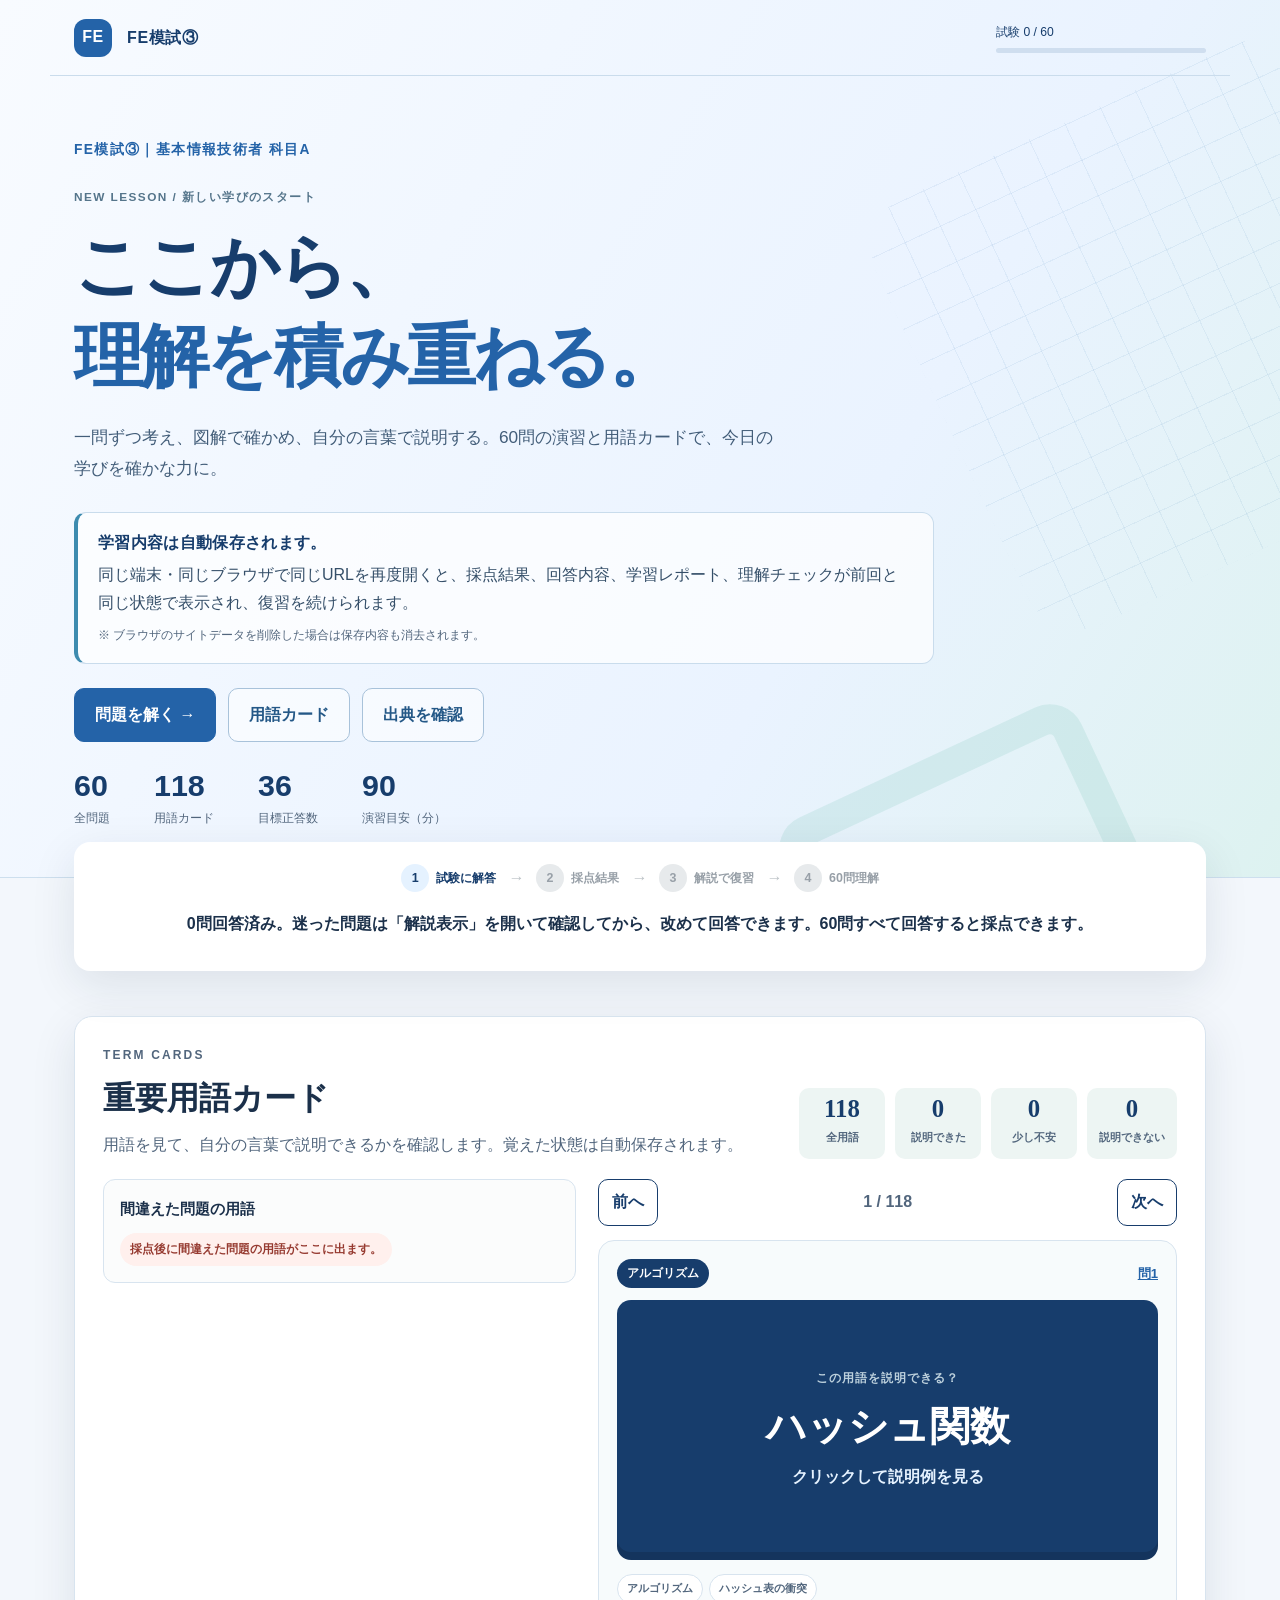
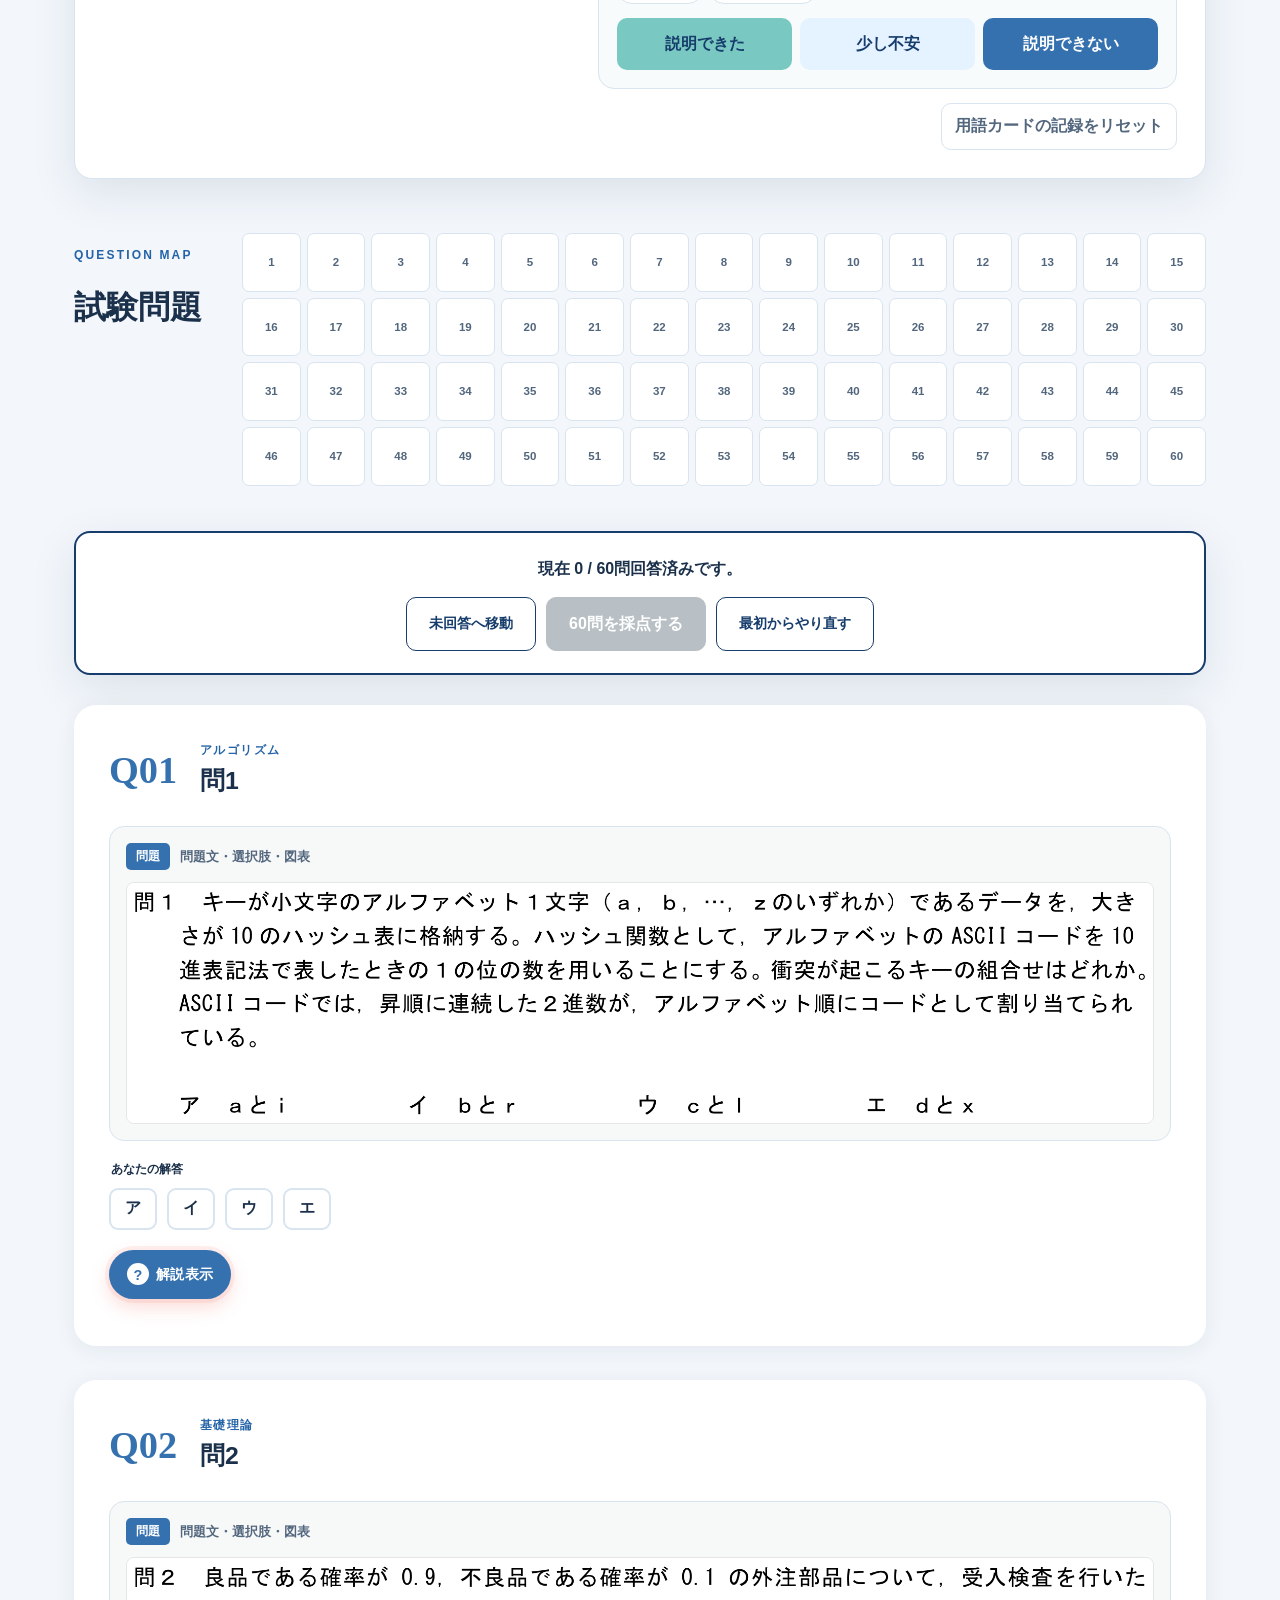
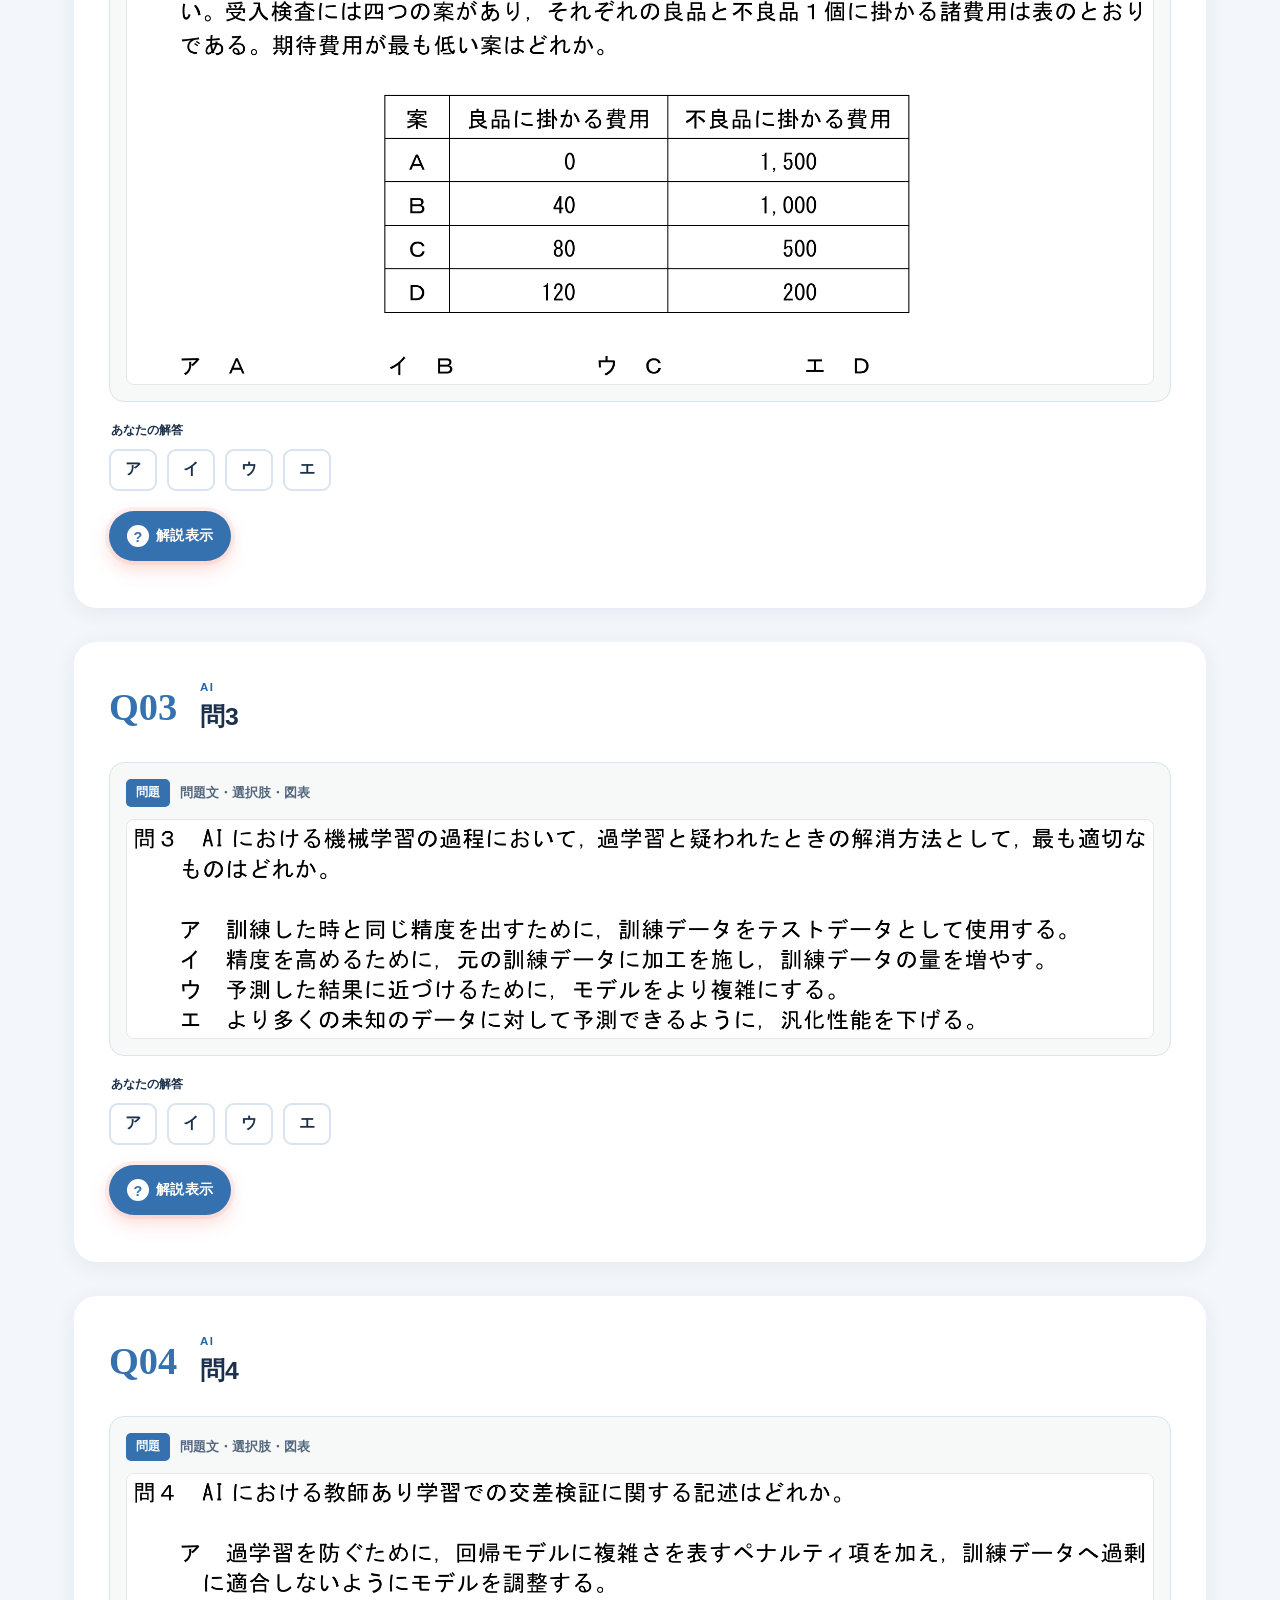
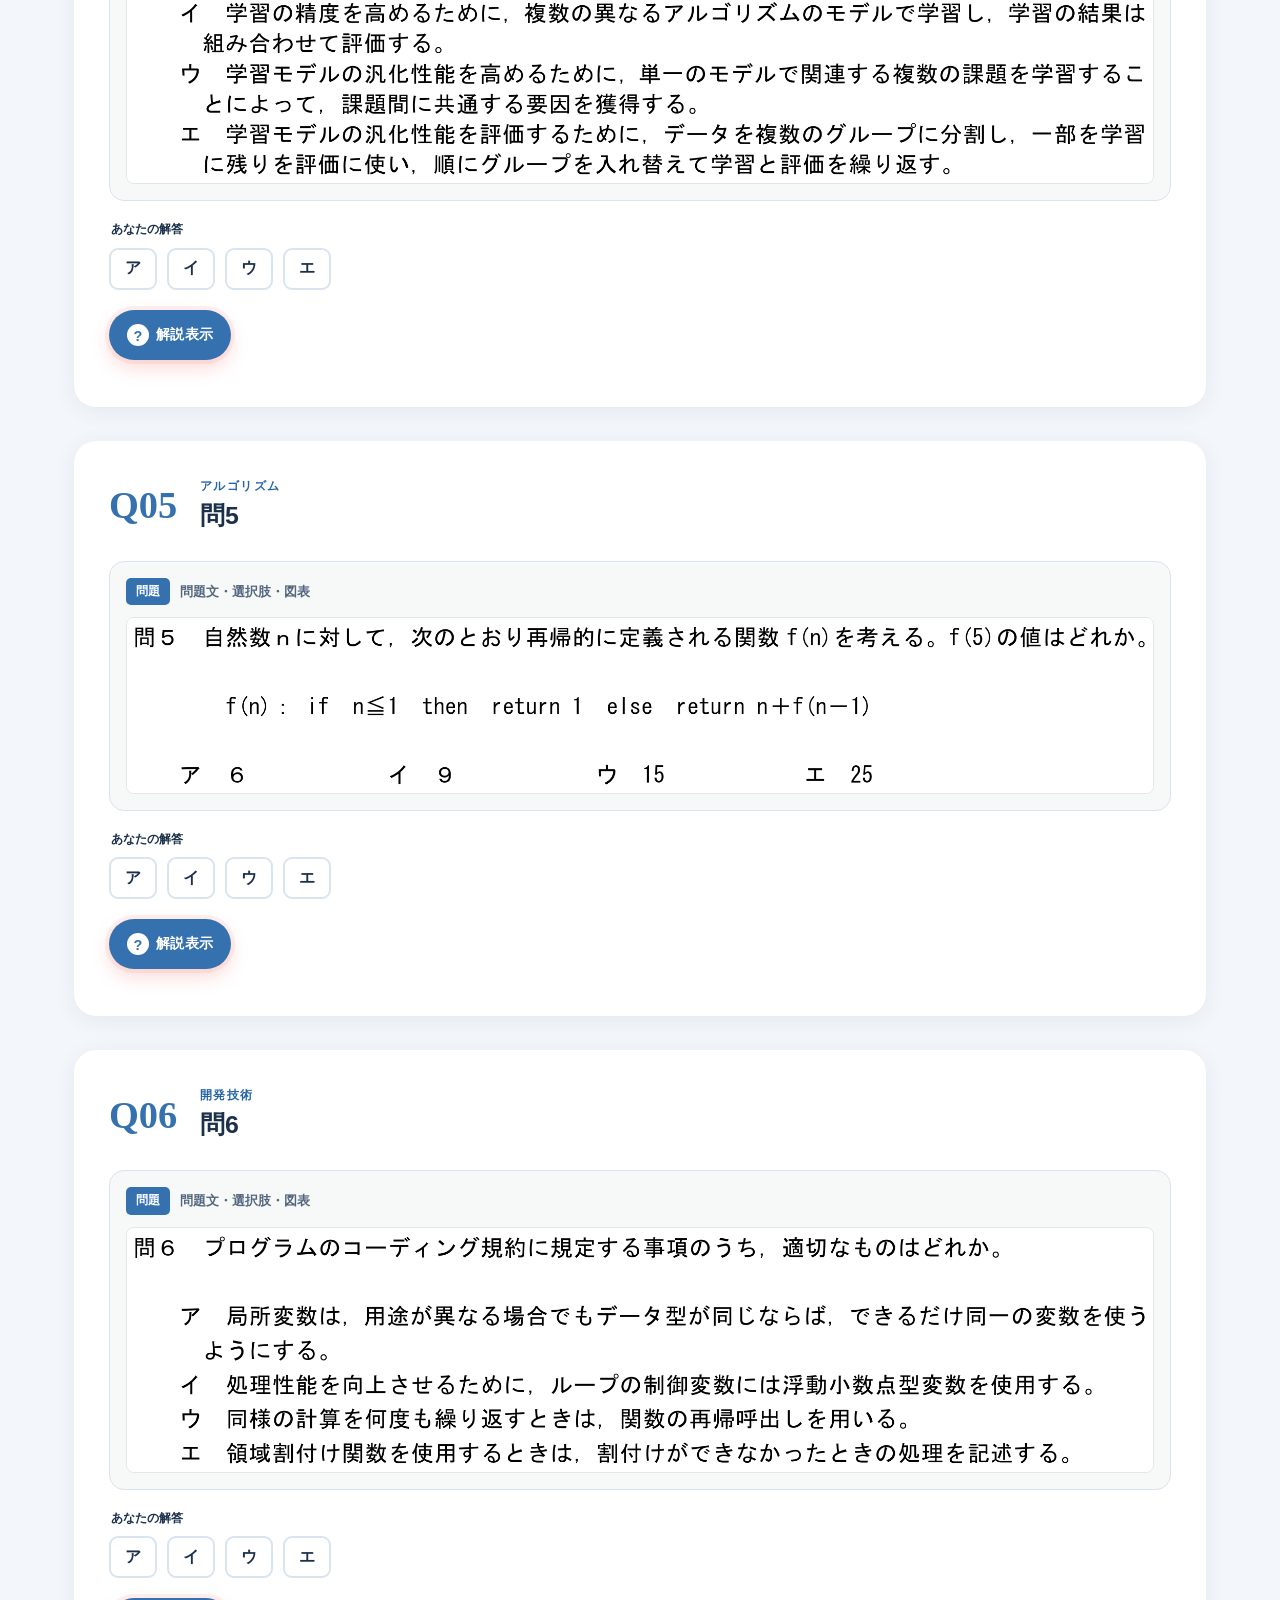
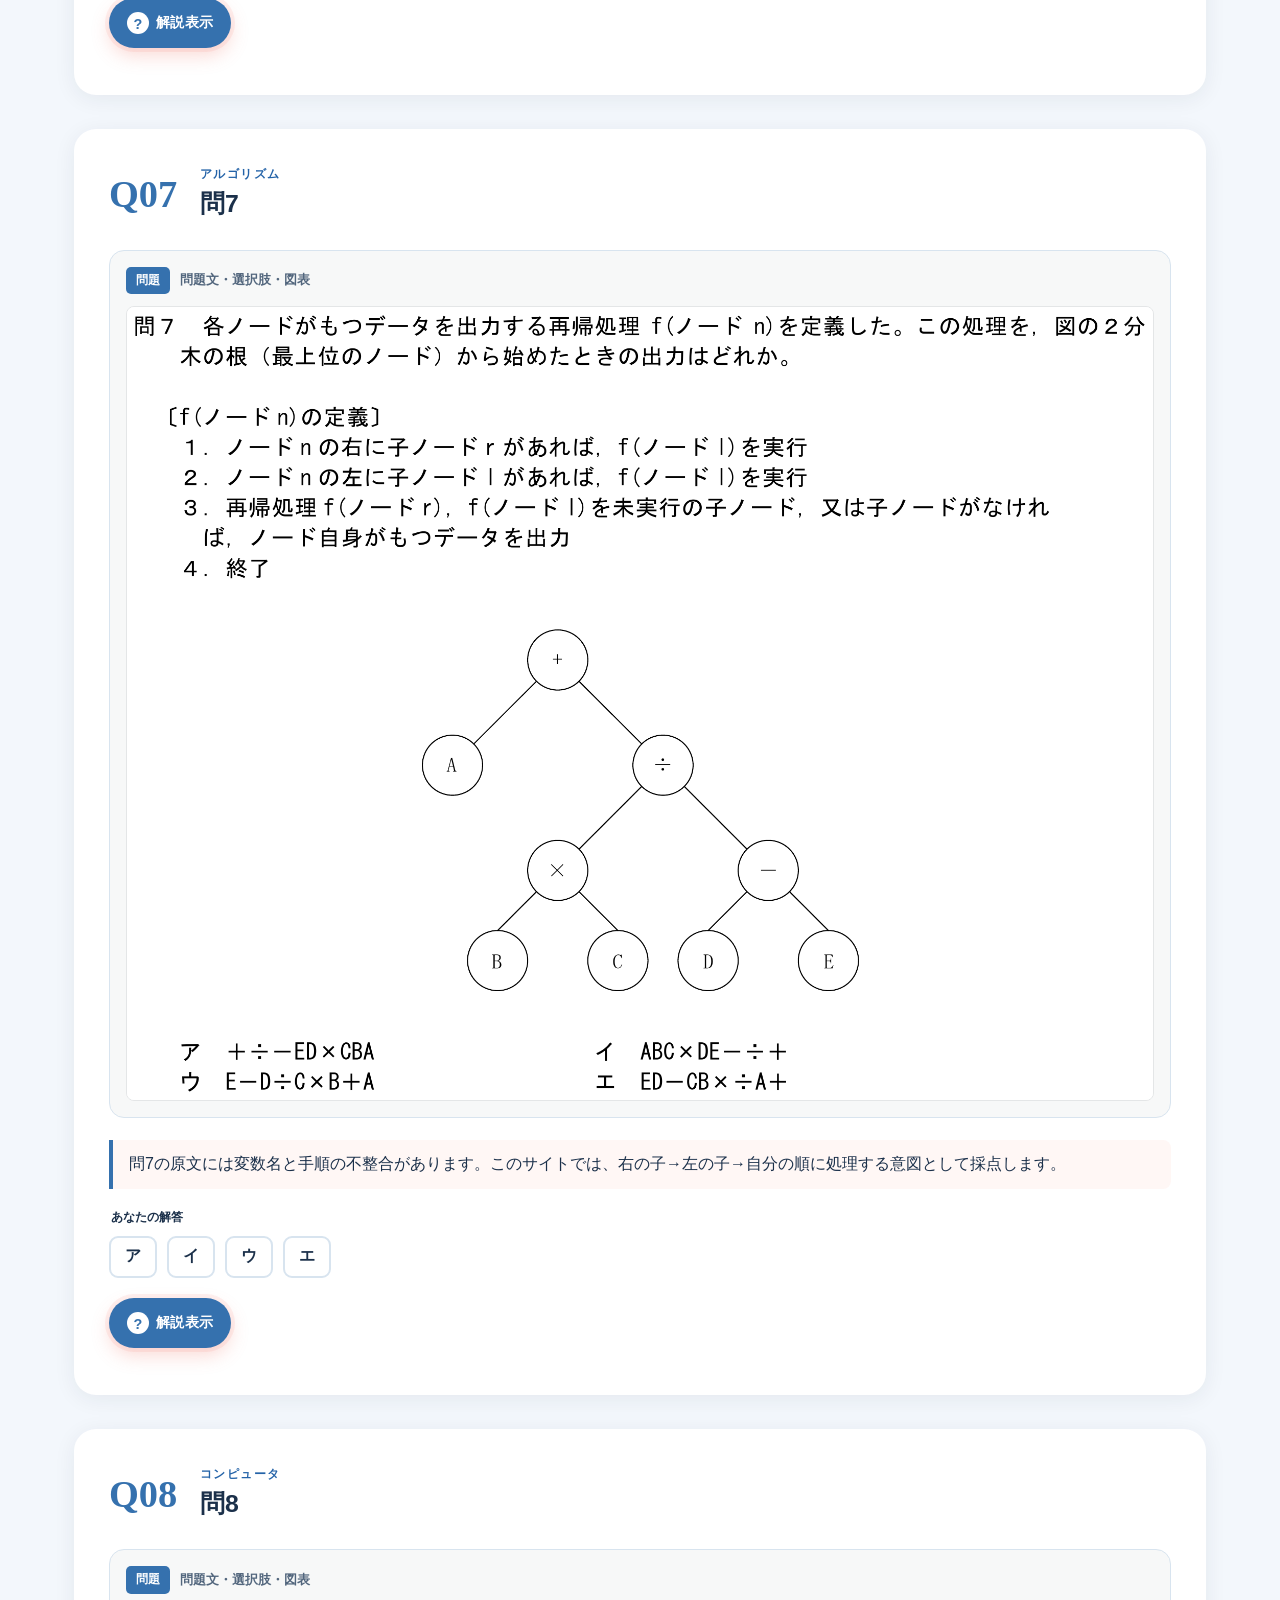
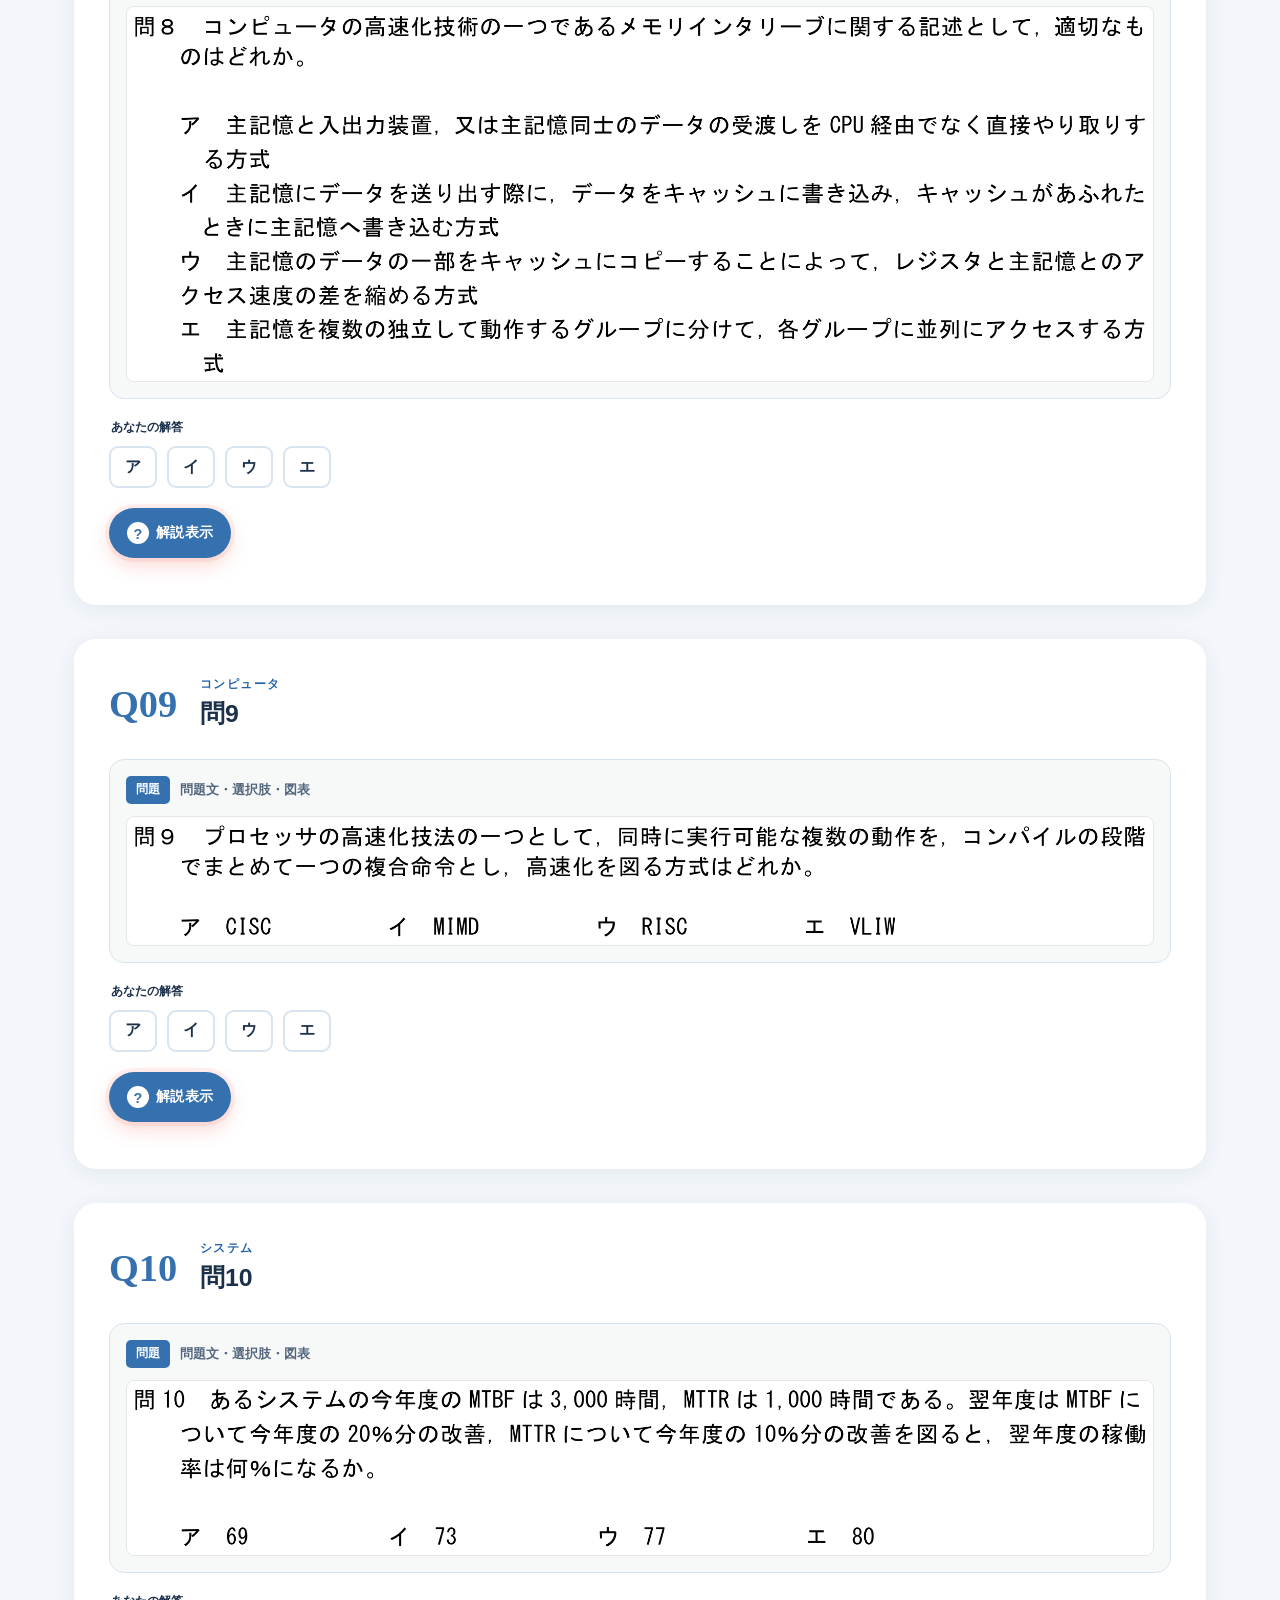
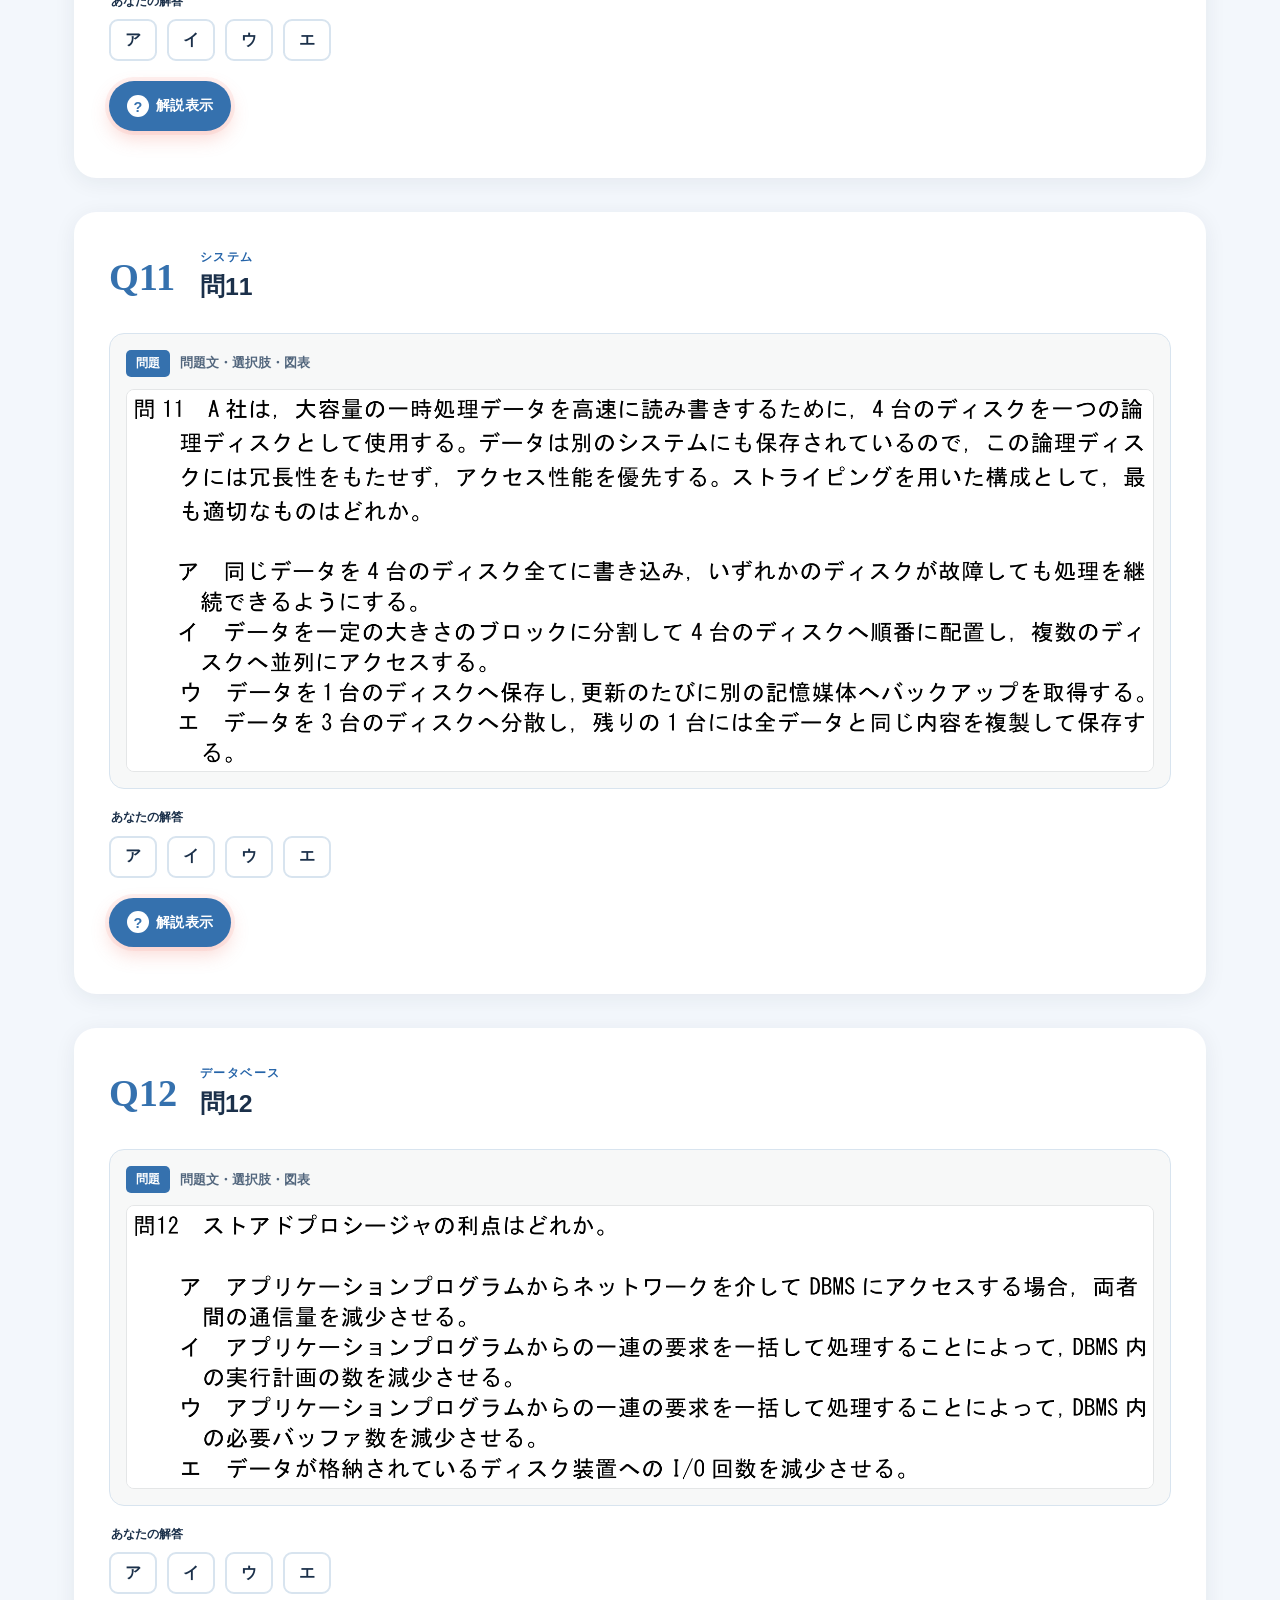
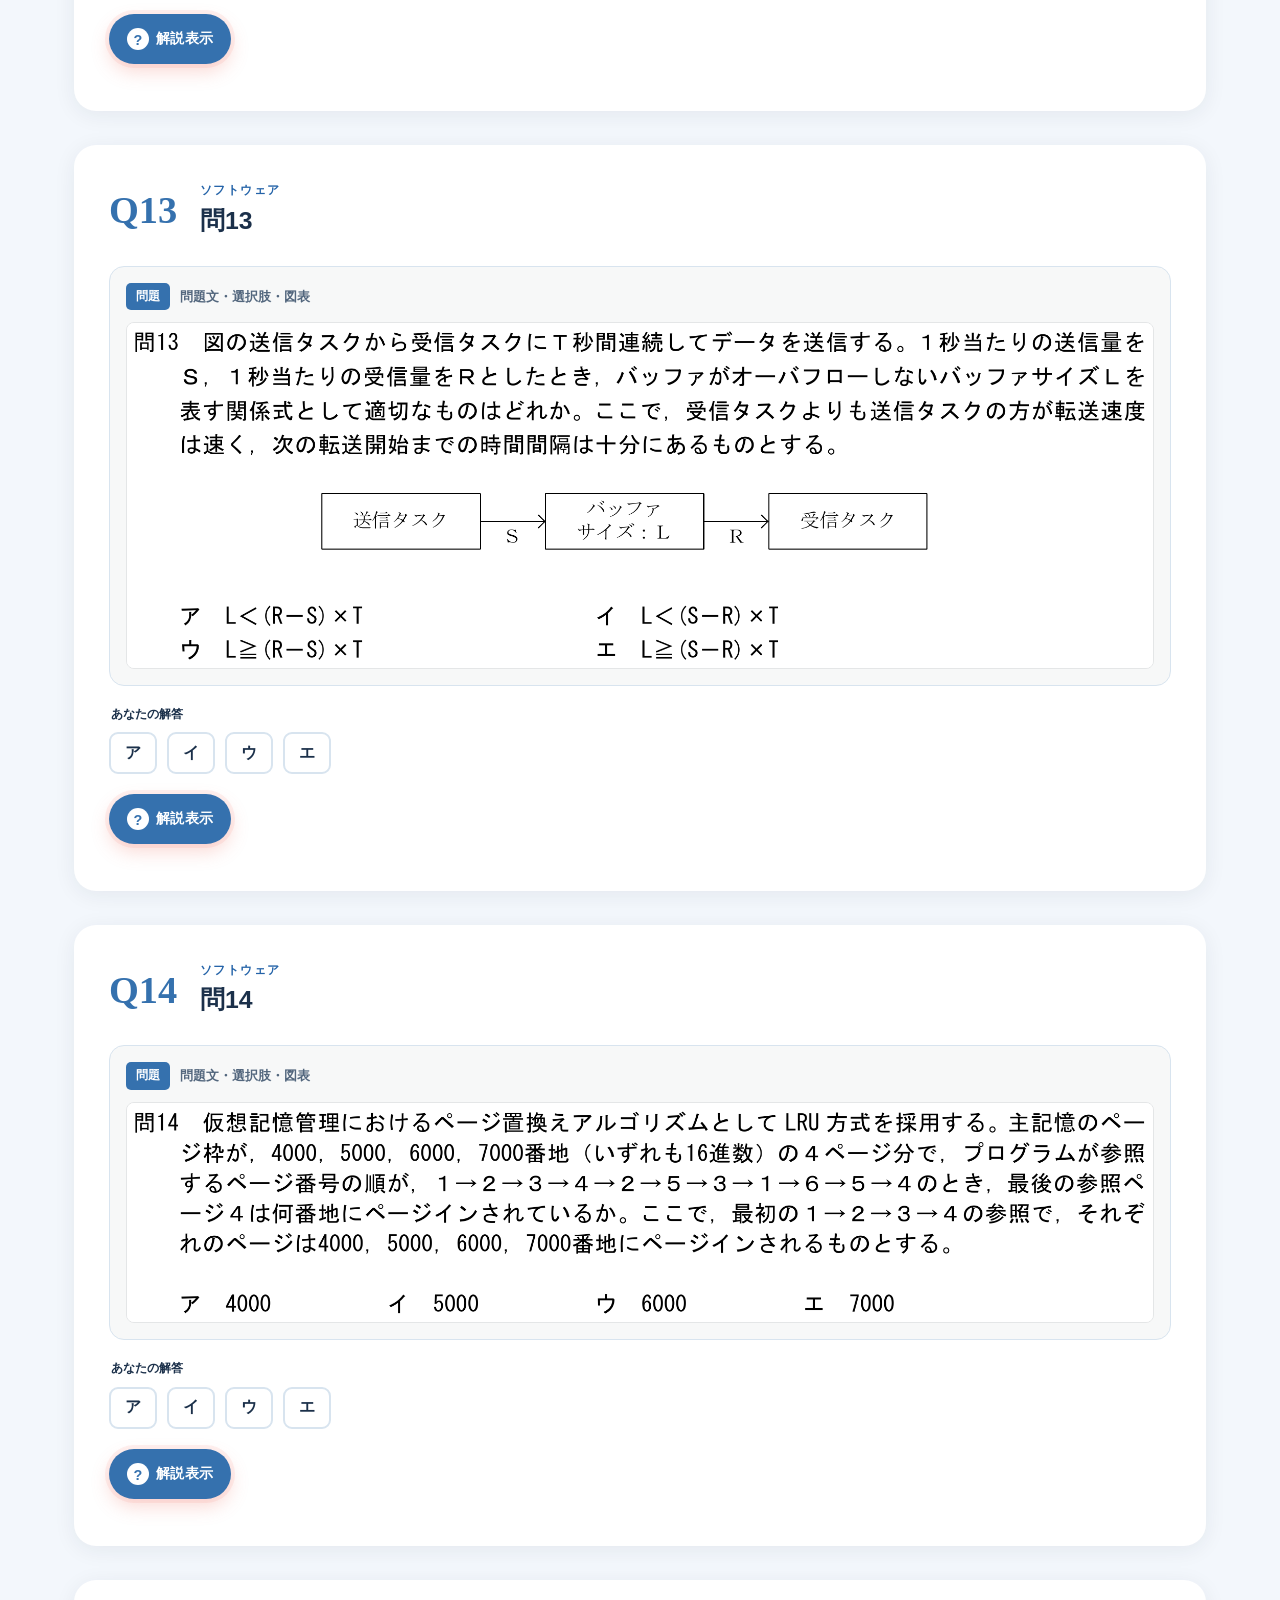
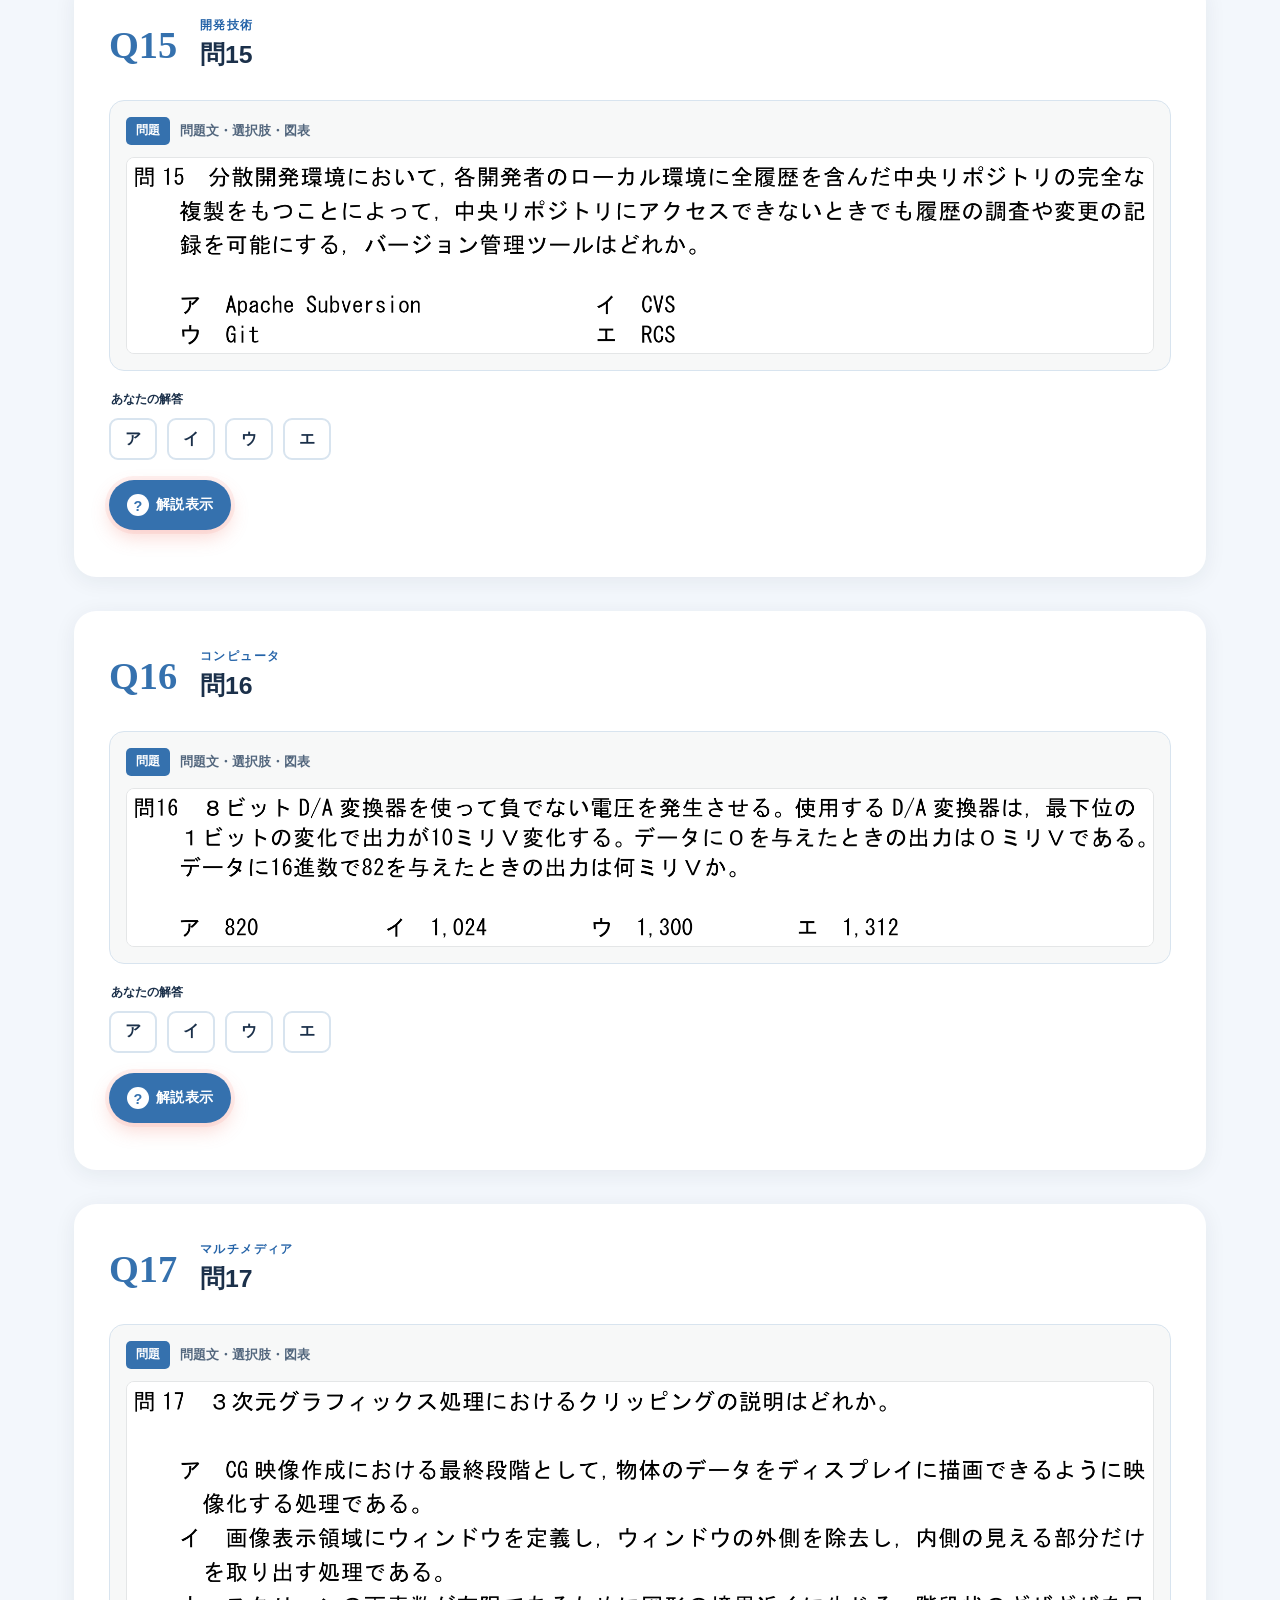
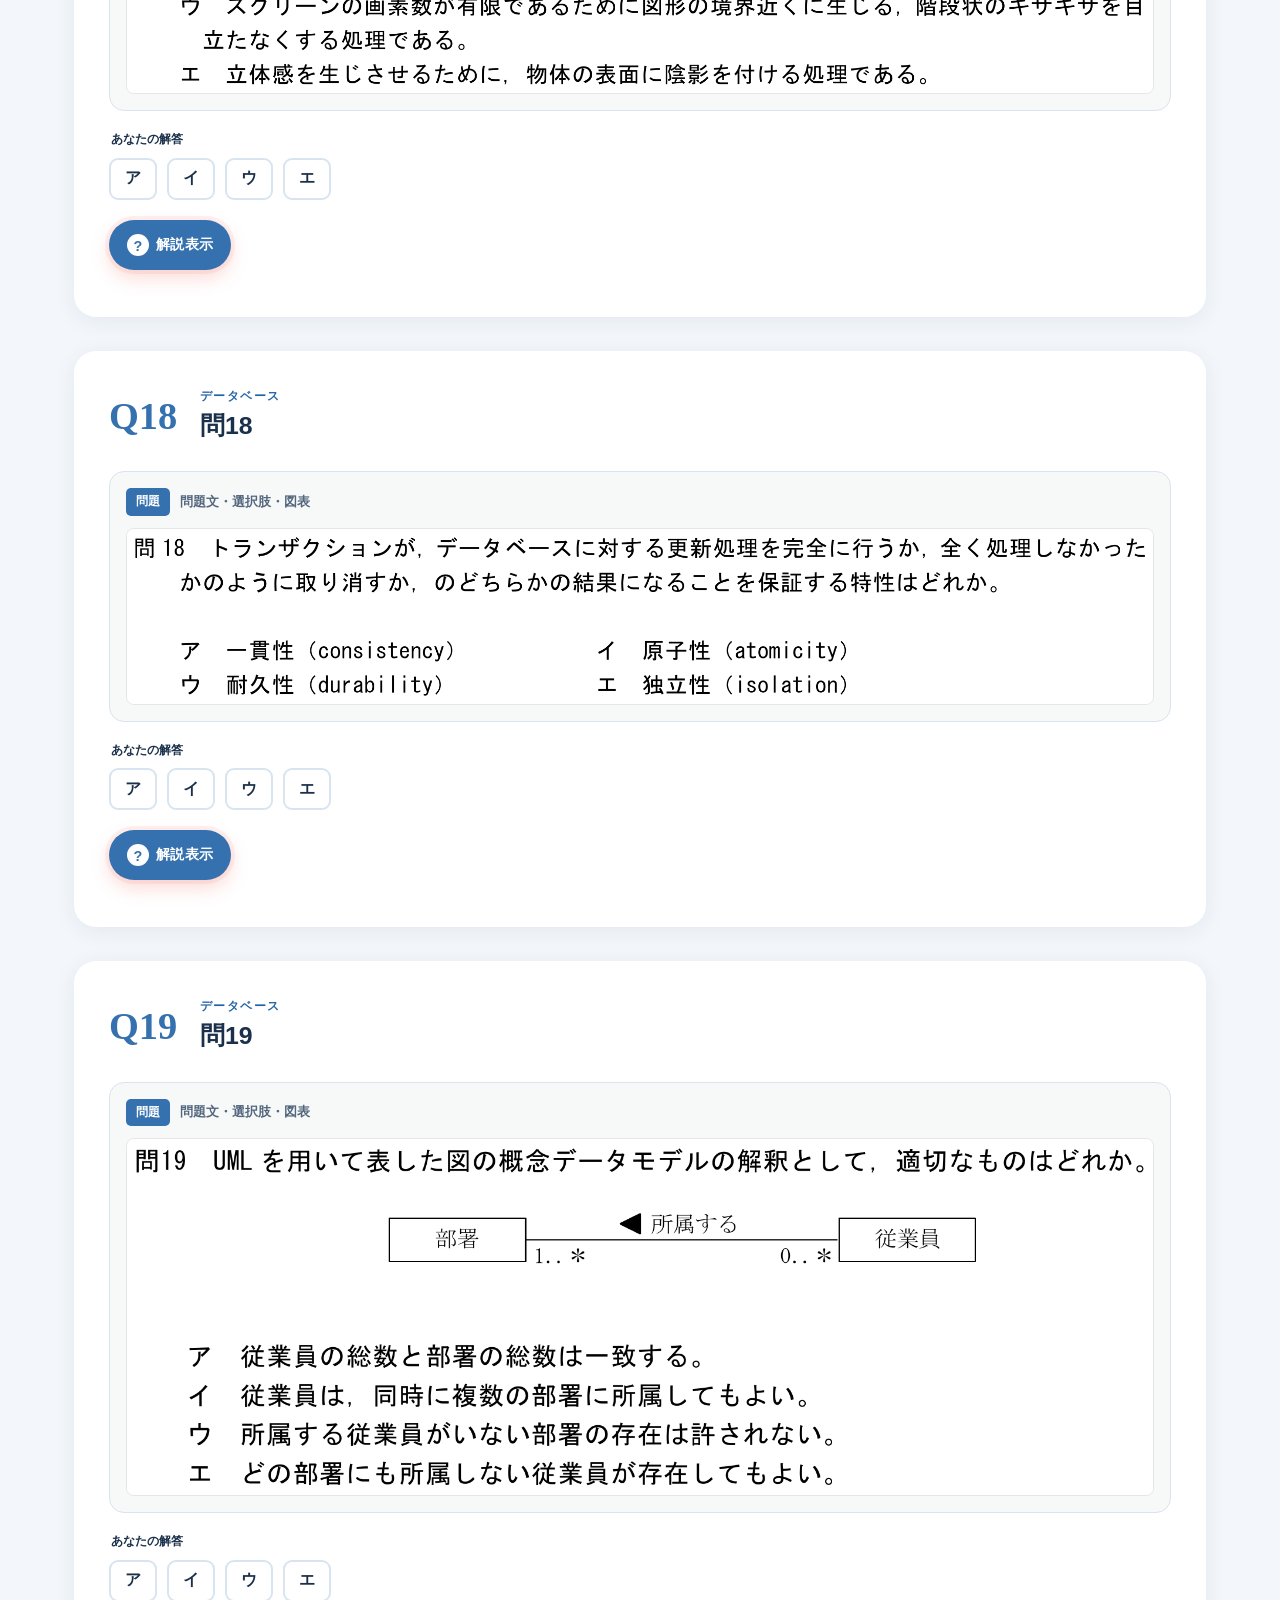
==== commit 4b463e03: "Add files via upload" ====
--- a/index.html
+++ b/index.html
@@ -3,27 +3,28 @@
 <head>
   <meta charset="utf-8">
   <meta name="viewport" content="width=device-width, initial-scale=1">
-  <meta name="description" content="2023.12.10 FE 科目A 模擬試験・全60問の試験演習と図解復習">
-  <title>2023.12.10｜FE 科目A 模擬試験｜試験＆図解復習</title>
+  <meta name="description" content="FE模試③・基本情報技術者 科目A・全60問の試験演習と図解復習">
+  <title>FE模試③｜問題演習と図解復習</title>
   <link rel="stylesheet" href="styles.css">
   <link rel="stylesheet" href="visuals.css">
   <link rel="stylesheet" href="flow.css">
   <link rel="stylesheet" href="report.css">
   <link rel="stylesheet" href="terms.css">
+  <link rel="stylesheet" href="classroom.css">
 </head>
 <body>
   <header class="hero">
     <nav class="topbar">
-      <a class="brand" href="#top"><span>FE</span> Exam & Review</a>
+      <a class="brand" href="#top"><span>FE</span> FE模試③</a>
       <div class="progress-wrap" aria-label="進捗">
         <span id="progressText">試験 0 / 60</span>
         <div class="progress"><i id="progressBar"></i></div>
       </div>
     </nav>
     <div class="hero-inner" id="top">
-      <p class="eyebrow">基本情報技術者 科目A 模擬試験｜2023.12.10</p>
-      <h1>採点で、<em>終わらない。</em></h1>
-      <p class="lead">60問を解いた後こそ、学びの本番。採点結果から苦手を見つけ、図解で理解し、知識として定着させます。</p>
+      <p class="eyebrow">FE模試③｜基本情報技術者 科目A</p>
+      <p class="lesson-label">NEW LESSON / 新しい学びのスタート</p><h1>ここから、<br><em>理解を積み重ねる。</em></h1>
+      <p class="lead">一問ずつ考え、図解で確かめ、自分の言葉で説明する。60問の演習と用語カードで、今日の学びを確かな力に。</p>
       <p class="save-note">
         <strong>学習内容は自動保存されます。</strong>
         同じ端末・同じブラウザで同じURLを再度開くと、採点結果、回答内容、学習レポート、理解チェックが前回と同じ状態で表示され、復習を続けられます。
@@ -154,8 +155,8 @@
 
   <footer>
     <div class="footer-notes">
-      <p>基本情報技術者 科目A 模擬試験（2023.12.10）・学習用解説</p>
-      <p class="source-note">出典・参考：問題画像は提供された FE科目A模試③.pdf から切り出した今回の60問を使用しています。解説作成にあたり、基本情報技術者試験、応用情報技術者試験、情報セキュリティマネジメント試験の公開過去問題・関連問題も参考にしています。表示名「2023.12.10」はご指定の教材名です。収録問題には2024・2025年度の公開問題と一致するものも含まれます。</p>
+      <p>FE模試③（基本情報技術者 科目A）・学習用解説</p>
+      <p class="source-note">出典・参考：問題画像は提供された FE科目A模試③.pdf から切り出した今回の60問を使用しています。解説作成にあたり、基本情報技術者試験、応用情報技術者試験、情報セキュリティマネジメント試験の公開過去問題・関連問題も参考にしています。収録問題には2024・2025年度の公開問題と一致するものも含まれます。</p>
     </div>
     <div class="footer-links">
       <a href="#termLearning">重要用語カード</a>
--- a/classroom.css
+++ b/classroom.css
@@ -0,0 +1,15 @@
+
+:root{--paper:#f3f7fc;--navy:#173d6c;--blue:#2463a8;--mint:#79c8c1;--coral:#3571ae;--yellow:#e5f2ff;--ink:#1b304a;--muted:#52667d;--line:#d8e4ef}
+.hero{color:#173d6c;background:linear-gradient(120deg,#f8fbff 0%,#eaf3ff 65%,#ddf2f0 100%);min-height:0;border-bottom:1px solid #cddfee}
+.hero:before{width:470px;height:470px;right:-120px;top:100px;border-radius:55px;transform:rotate(-25deg);background:repeating-linear-gradient(0deg,transparent 0 38px,#3674b414 38px 39px),repeating-linear-gradient(90deg,transparent 0 38px,#3674b414 38px 39px);opacity:1;filter:none}
+.hero:after{width:270px;height:270px;right:10%;bottom:-200px;border-radius:35px;border:30px solid #92cfc64d;transform:rotate(-25deg);filter:none}
+.topbar{border-color:#cadcec}.brand{color:#173d6c}.brand span{background:#2463a8;color:#fff;border-radius:12px}.progress{background:#cfdeef}.progress i{background:#2463a8}
+.hero-inner{padding-top:48px;padding-bottom:48px}.eyebrow{color:#2463a8;font-size:.86rem;letter-spacing:.1em}.lesson-label{color:#55758b;font-size:.74rem;font-weight:700;letter-spacing:.12em;margin:24px 0 14px}
+.hero h1{font-size:clamp(2.1rem,5.4vw,4.4rem);line-height:1.3;letter-spacing:-.045em;margin:0 0 20px}.hero h1 em{color:#2463a8}.lead{color:#425d79;max-width:700px}
+.save-note{color:#354f69;background:#ffffffb8;border:1px solid #c9dcec;border-left:4px solid #3d8baf;box-shadow:none;padding:16px 20px}.save-note strong{color:#173d6c;font-size:1rem}.save-note small{color:#52667d}
+.quick-links a{color:#245887;border-color:#a8c2da;background:#ffffff8c}.quick-links a:first-child{background:#2463a8;color:#fff;border-color:#2463a8}.quick-links a:hover{background:#173d6c;color:#fff}
+.hero-stats{margin-top:28px;gap:44px}.hero-stats strong{color:#173d6c;font-family:inherit;font-size:1.9rem}.hero-stats span{color:#52667d}.section-kicker{color:#2463a8}.visual{background:#edf5fb}.v-box.focus{background:#d8edf9}.v-flow{height:auto;min-height:220px;flex-direction:column;gap:8px}.v-flow .v-box{max-width:none;width:100%}.v-arrow{font-size:1.4rem;line-height:1}.v-compare{height:auto;min-height:220px}.v-compare section{height:auto;min-height:175px}
+@media(max-width:520px){.hero-inner{padding-top:30px}.brand{font-size:.9rem}.hero-stats{gap:14px}.hero-stats strong{font-size:1.5rem}.hero-stats span{font-size:.68rem}.lesson-label{font-size:.64rem}.hero:before{opacity:.45}.save-note{padding:14px 16px}.v-compare{display:flex;flex-direction:column;align-items:stretch}}
+@media(prefers-reduced-motion:reduce){html{scroll-behavior:auto}*{transition:none!important}}
+
+.diagram-link{display:block;text-decoration:none;color:#2463a8;text-align:right}.explanation-diagram{display:block;width:100%;height:auto}.diagram-link span{font-size:.8rem}.visual{justify-content:flex-start}.review-mode .question-card .review-content{display:none}.question-card.explanation-open .review-content,.review-mode .question-card.explanation-open .review-content{display:block}.deep-explanation{margin:24px 0;padding:18px;background:#f1f7fc;border-radius:12px}.deep-explanation h3{margin-top:0}.deep-explanation details{border-top:1px solid #cbddec;padding-top:12px}.deep-explanation summary{cursor:pointer;font-weight:bold}
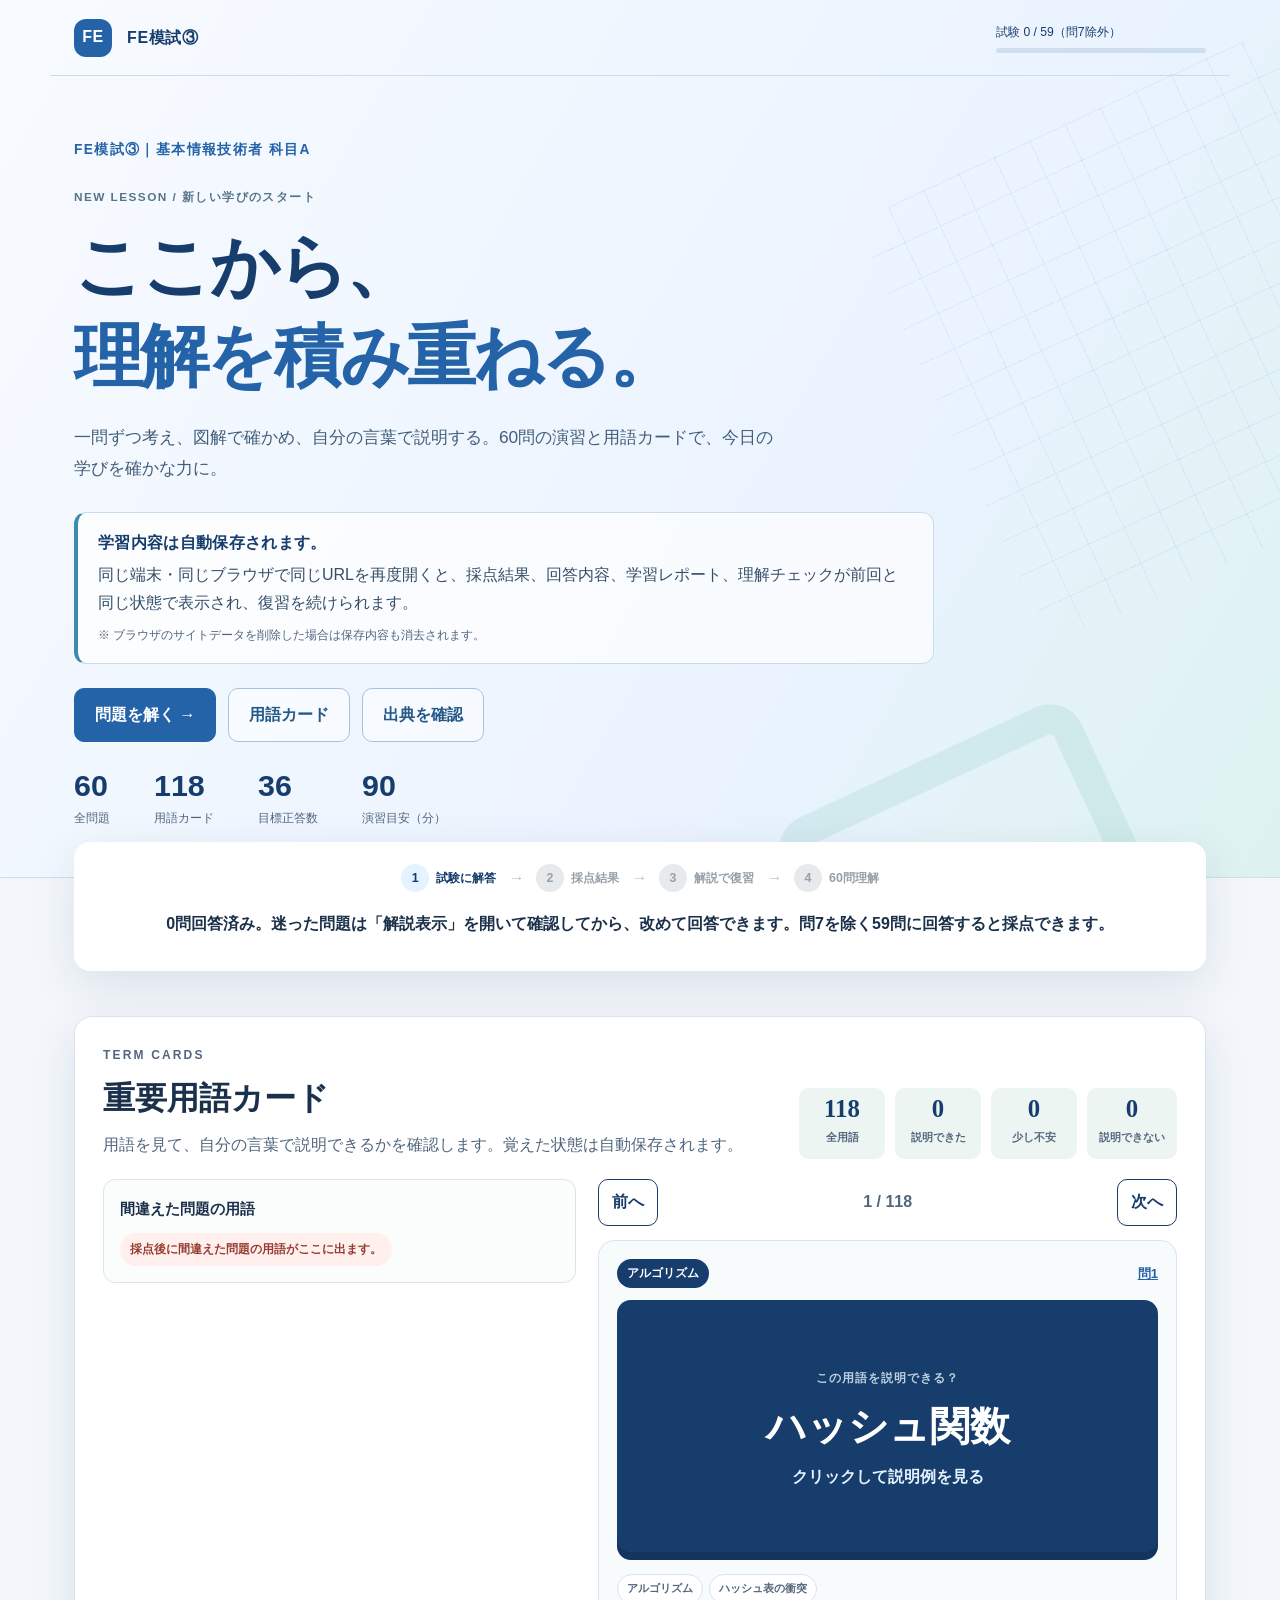
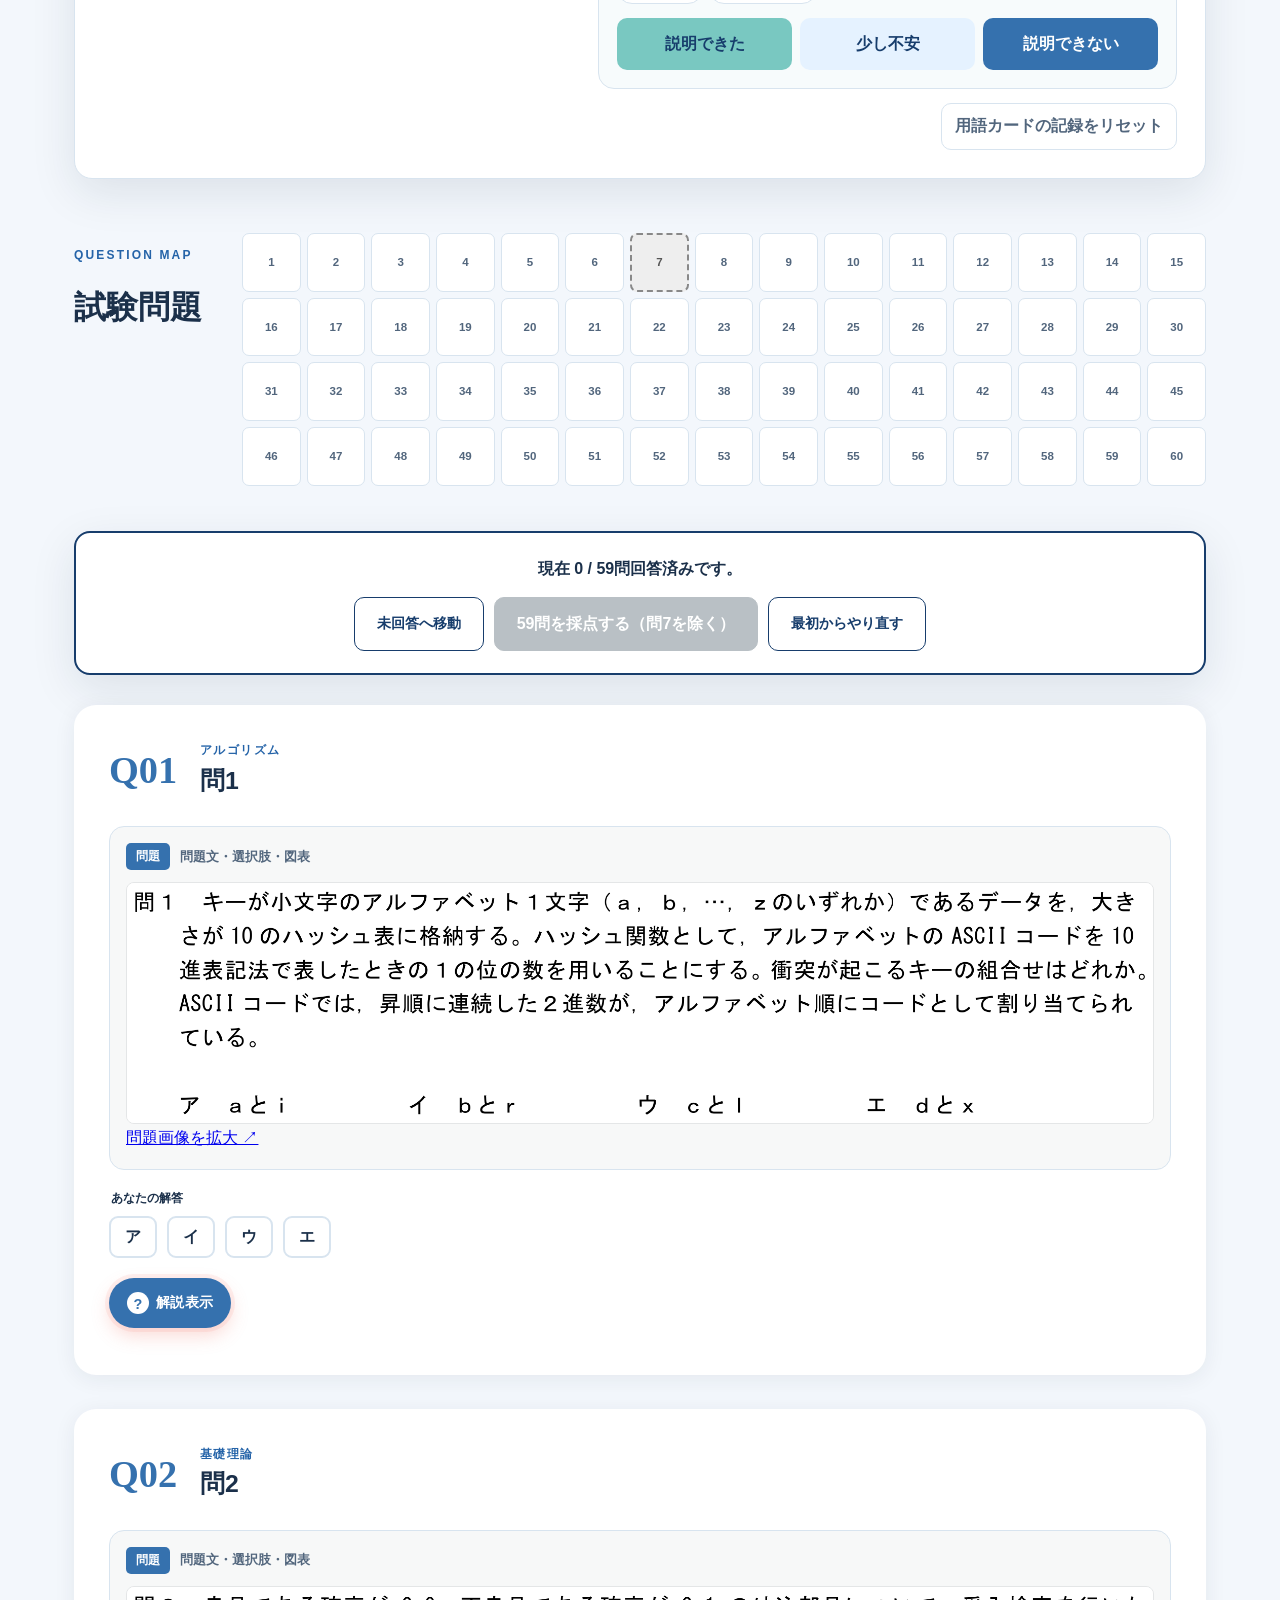
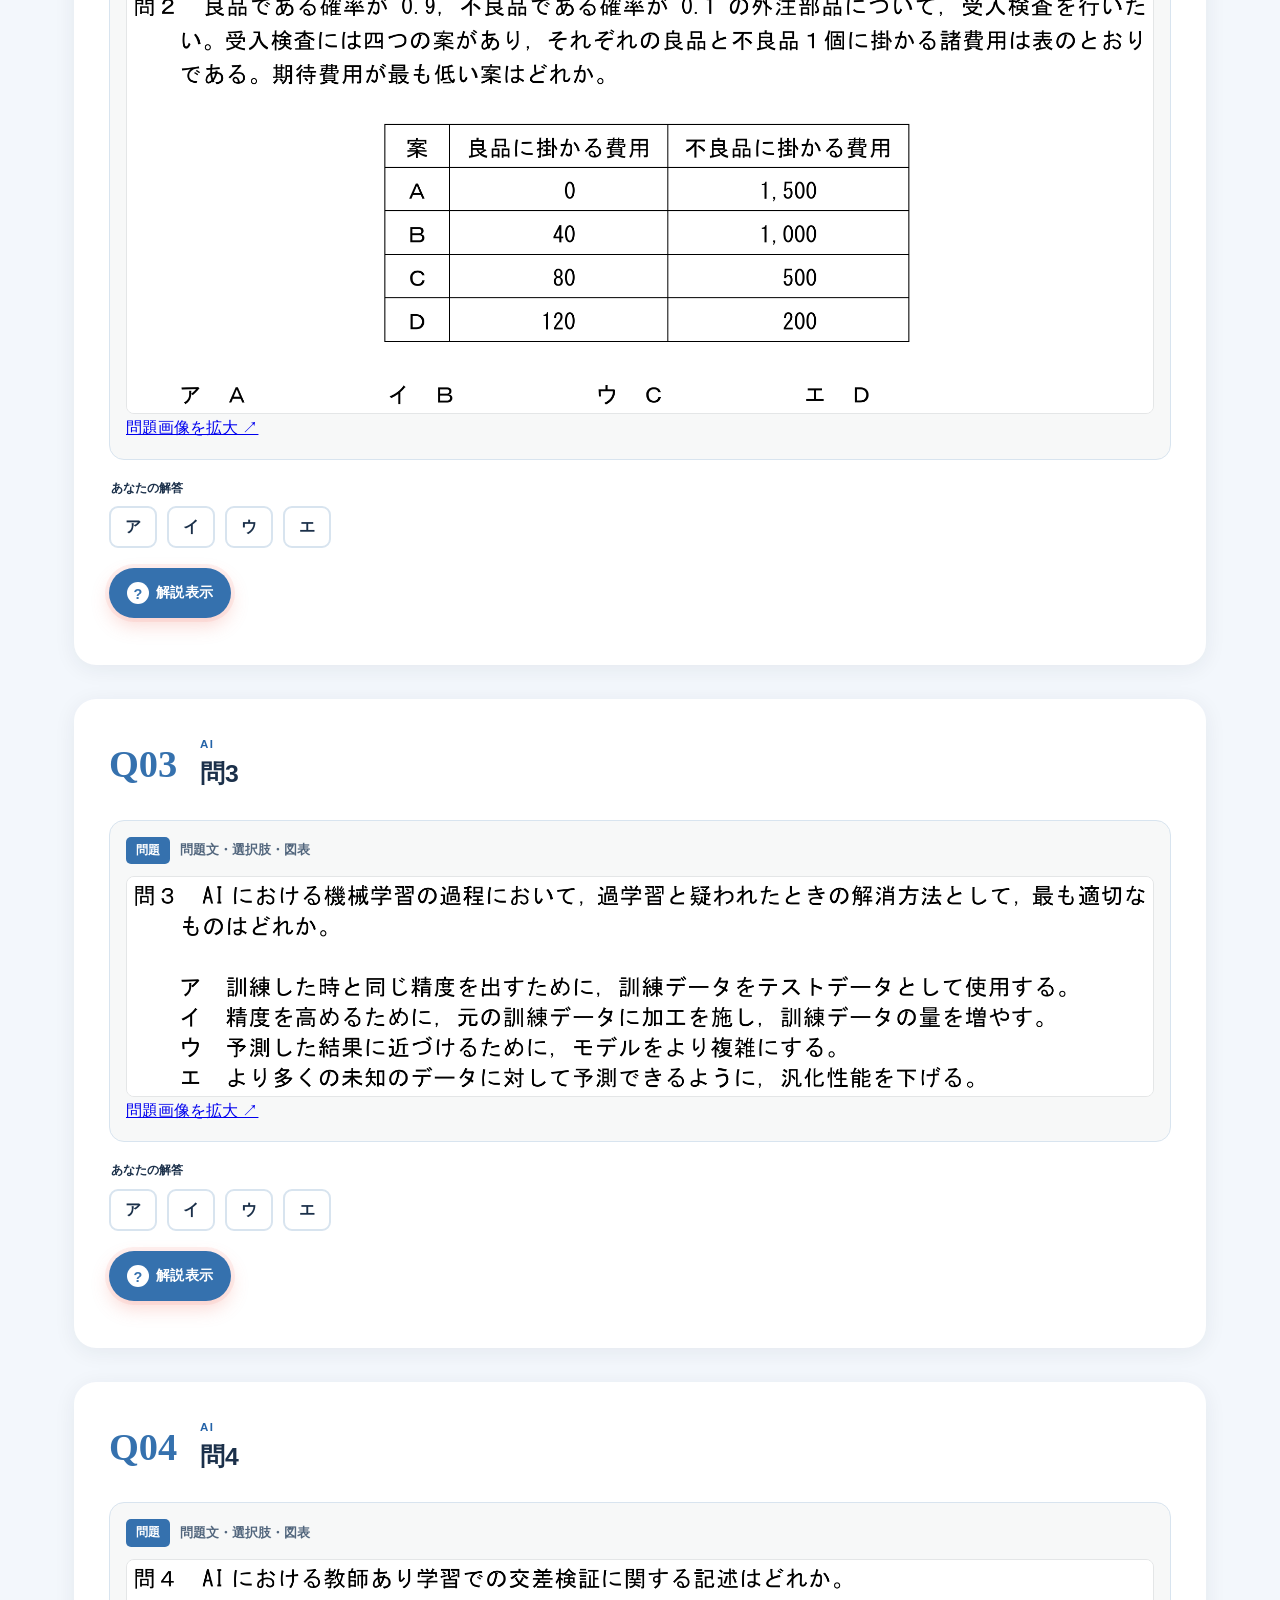
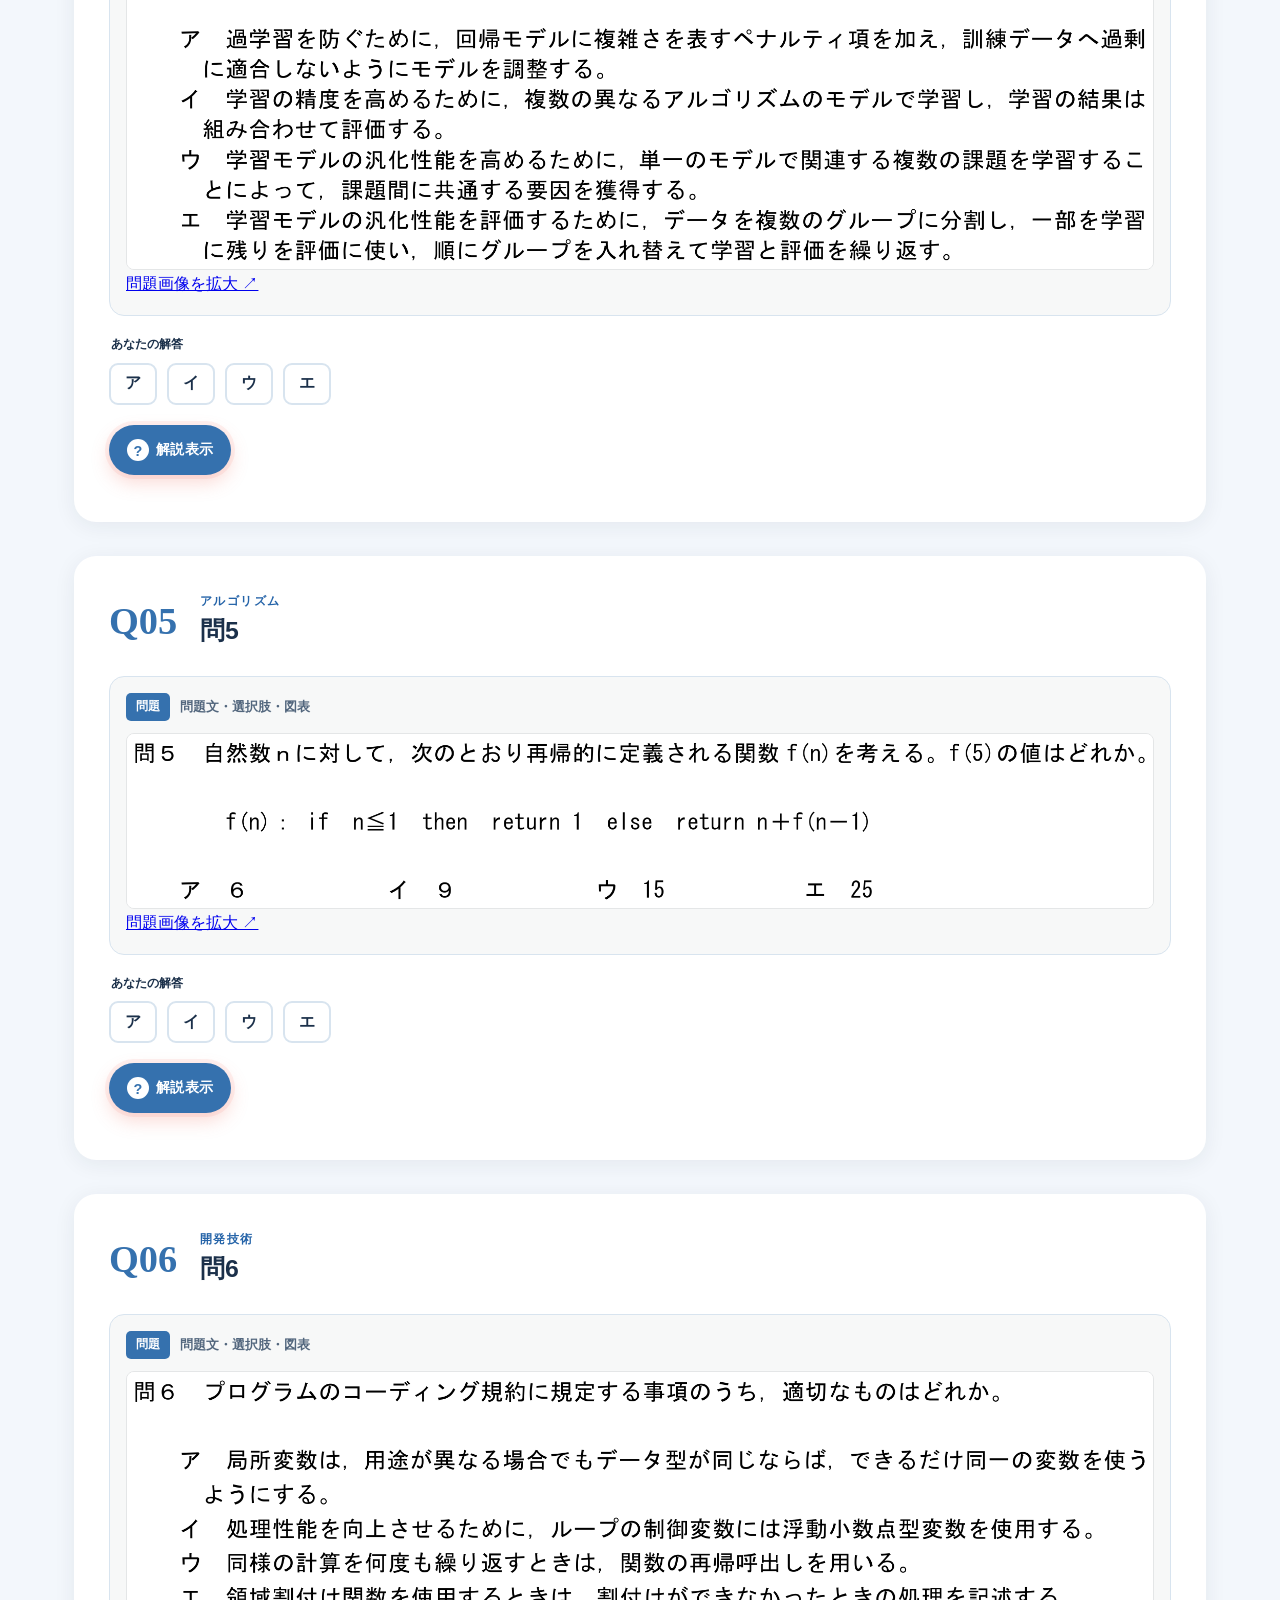
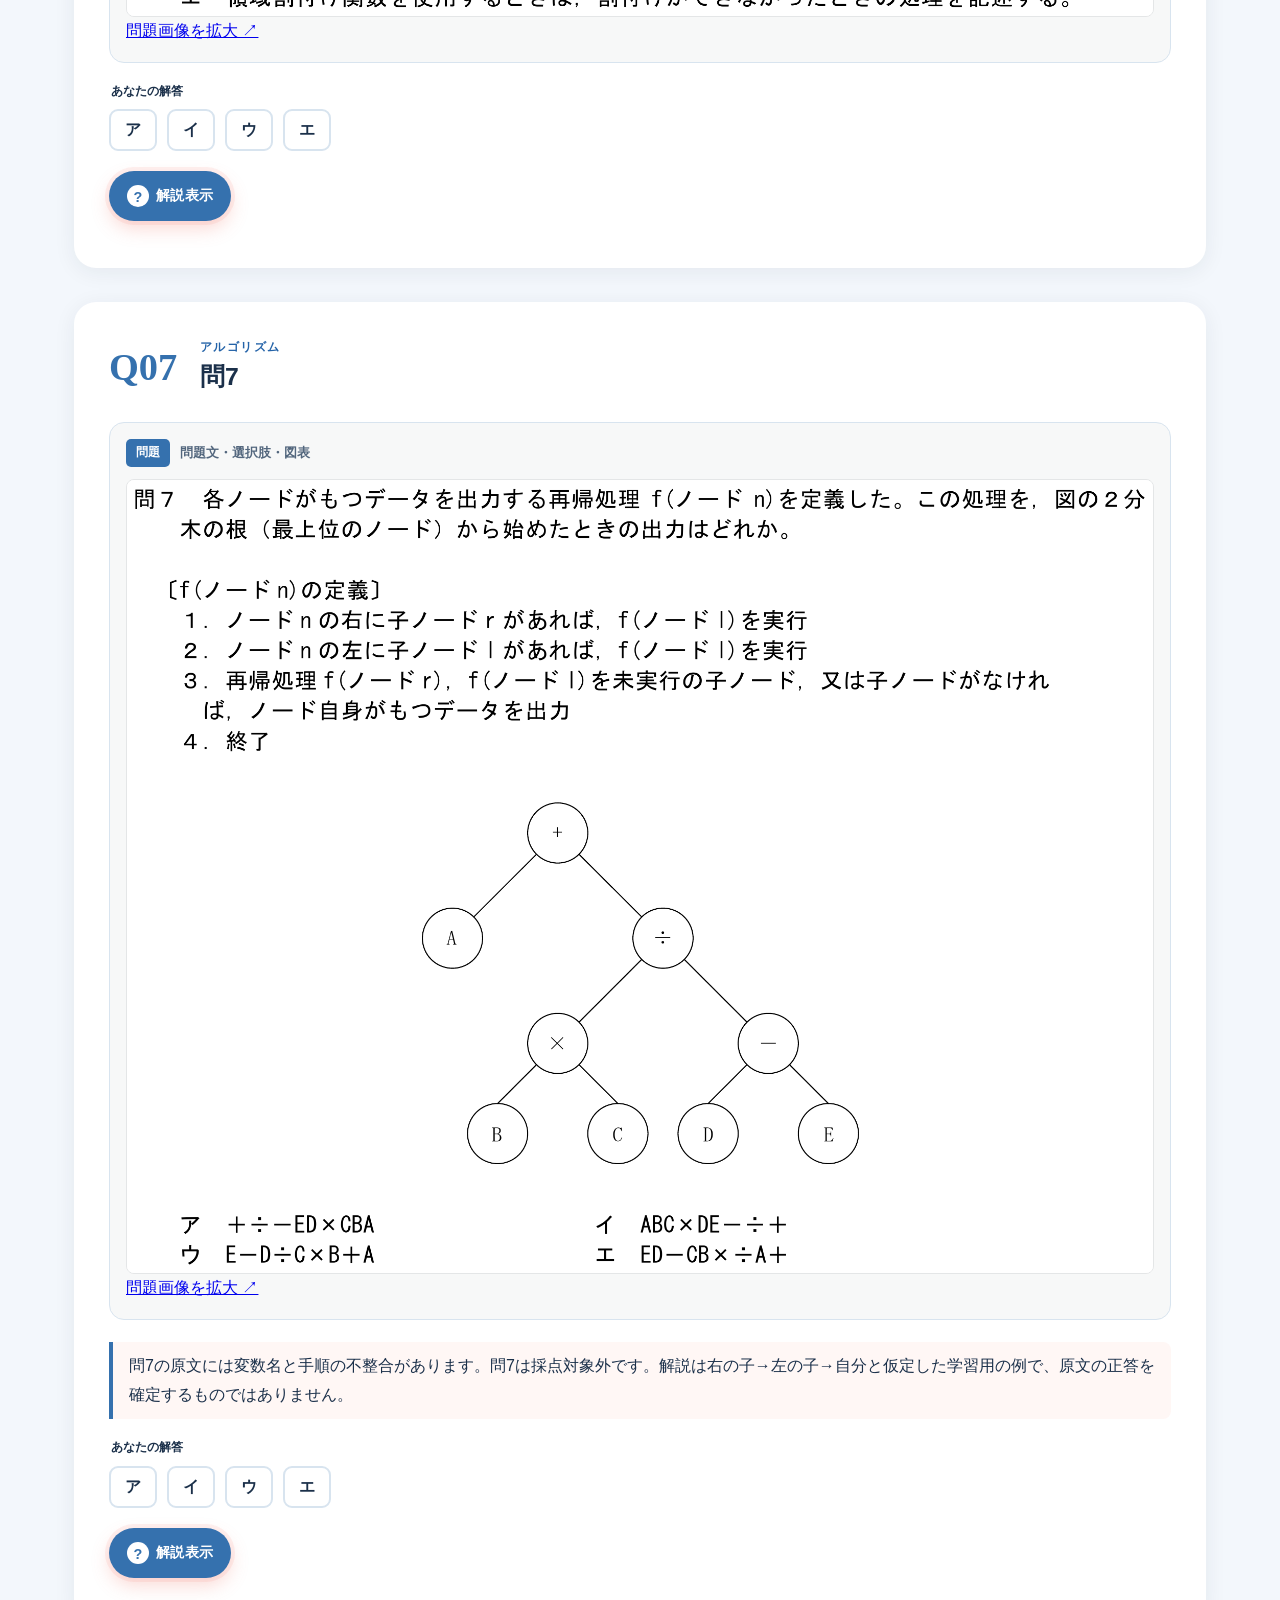
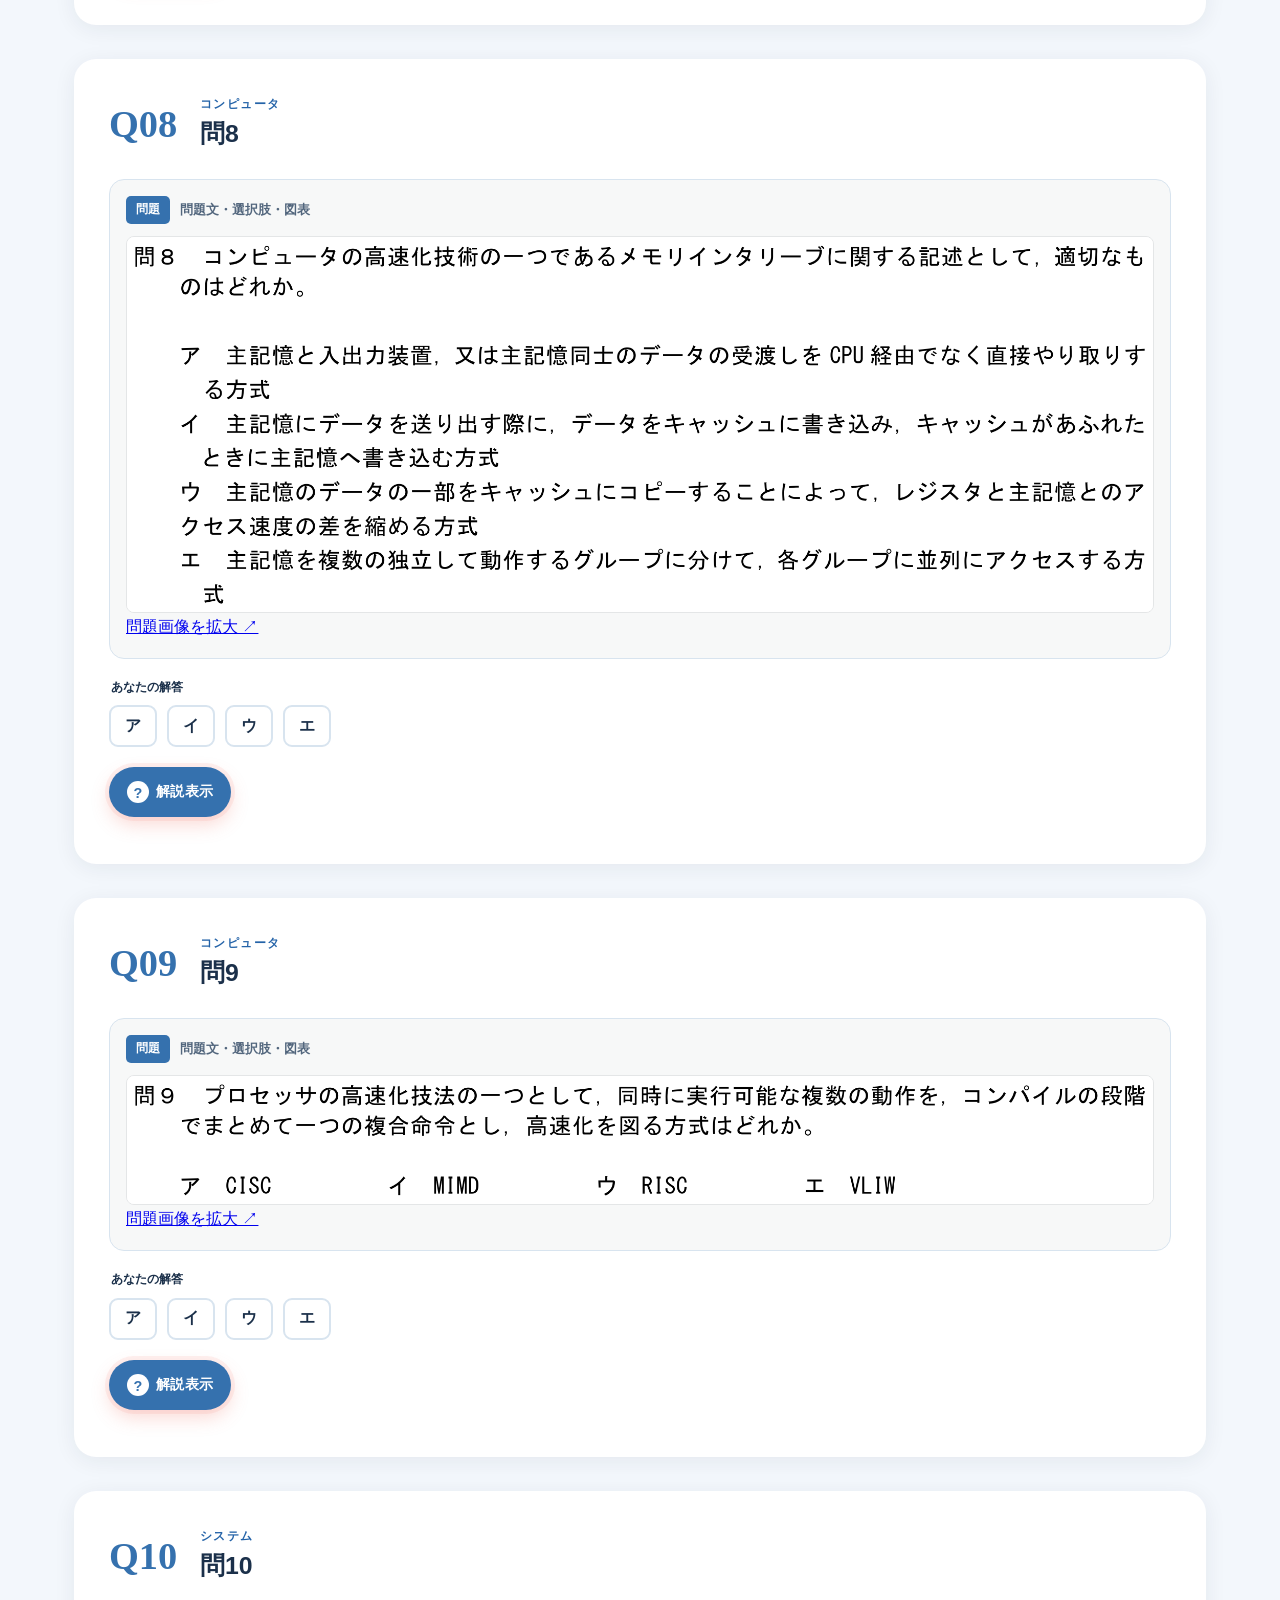
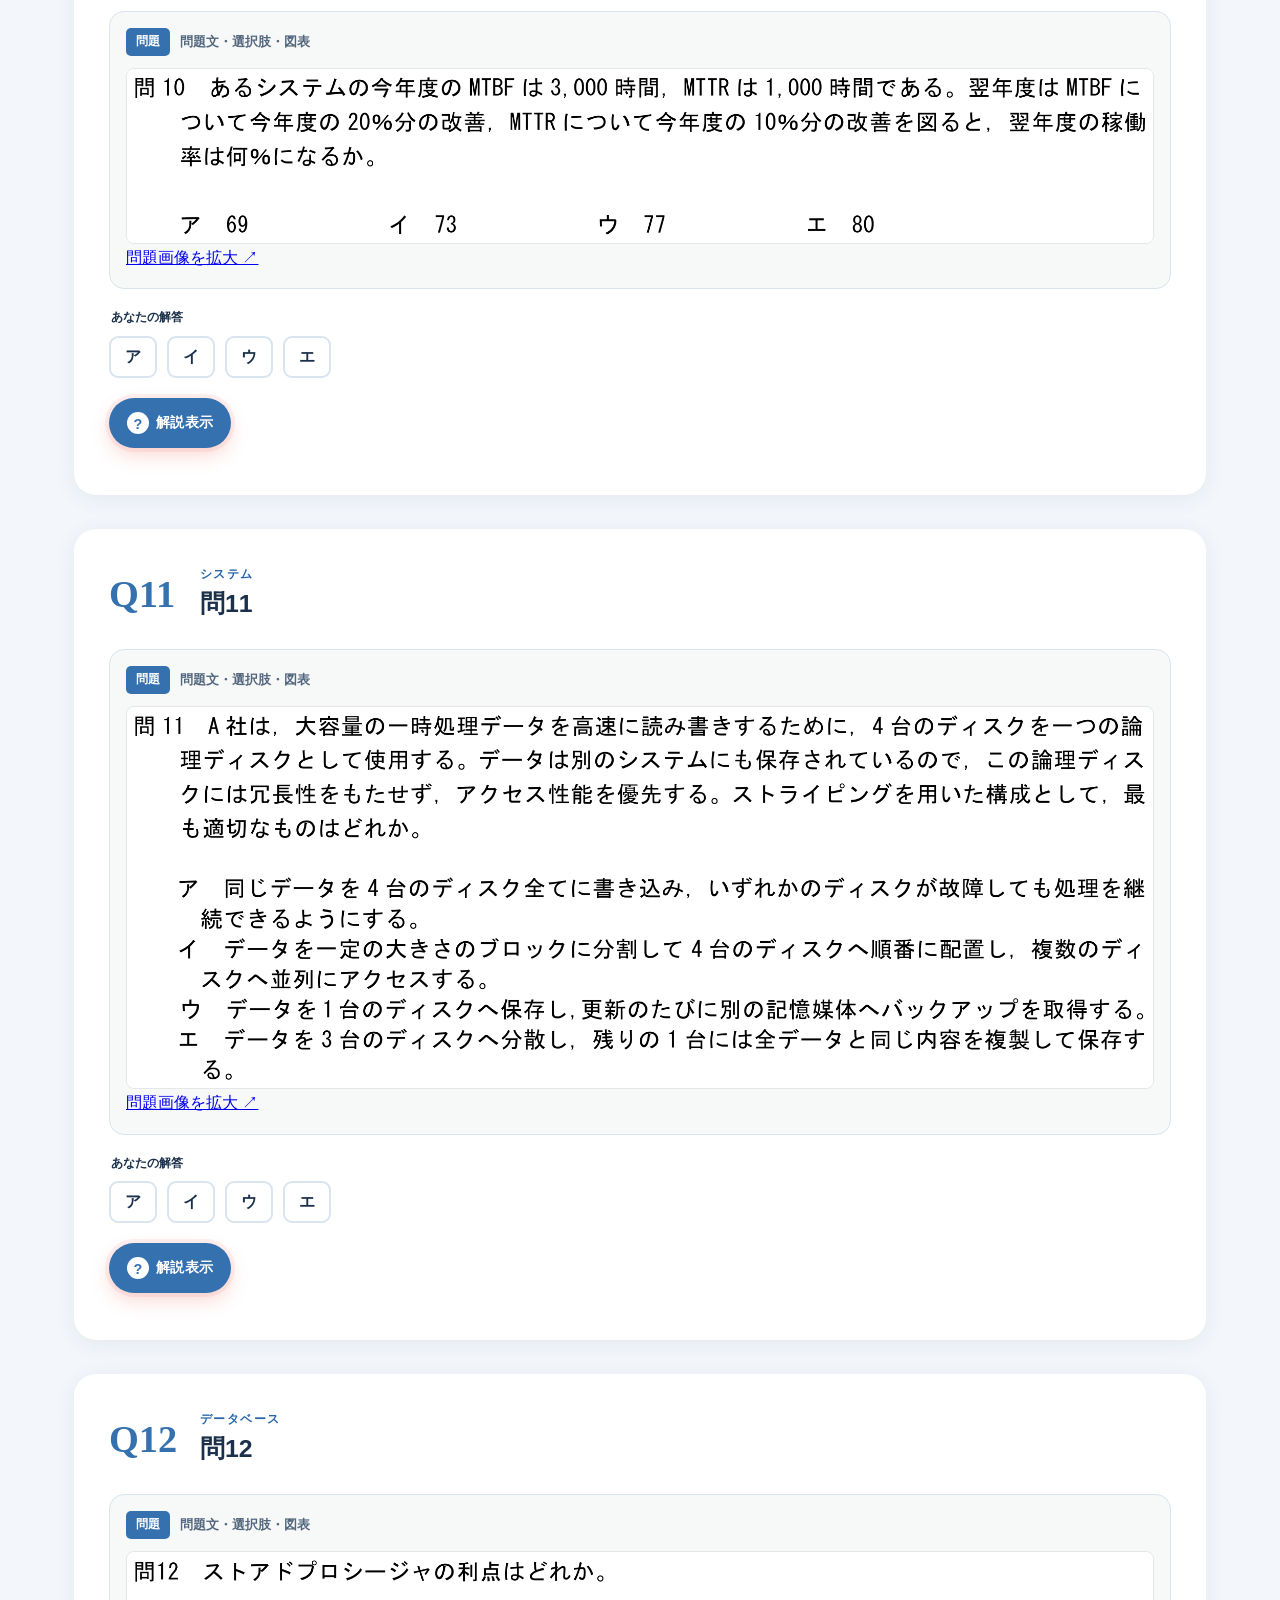
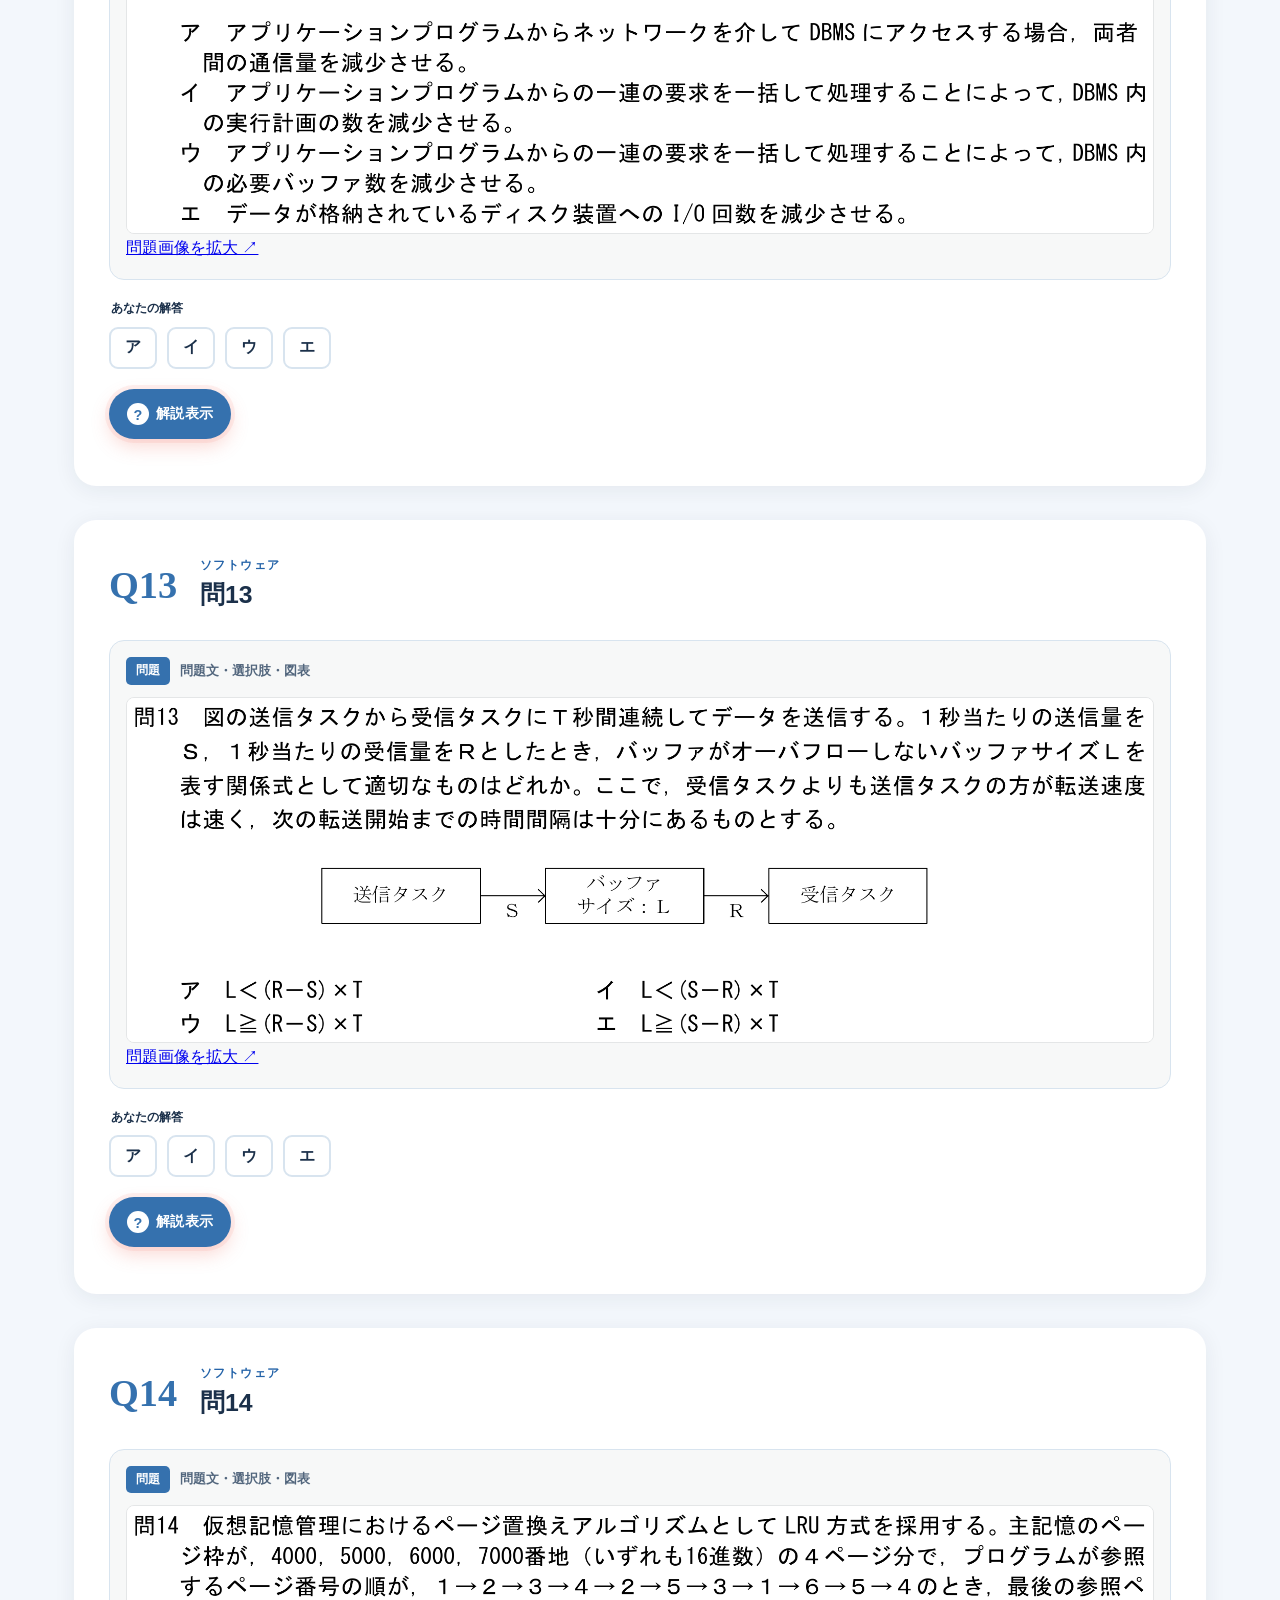
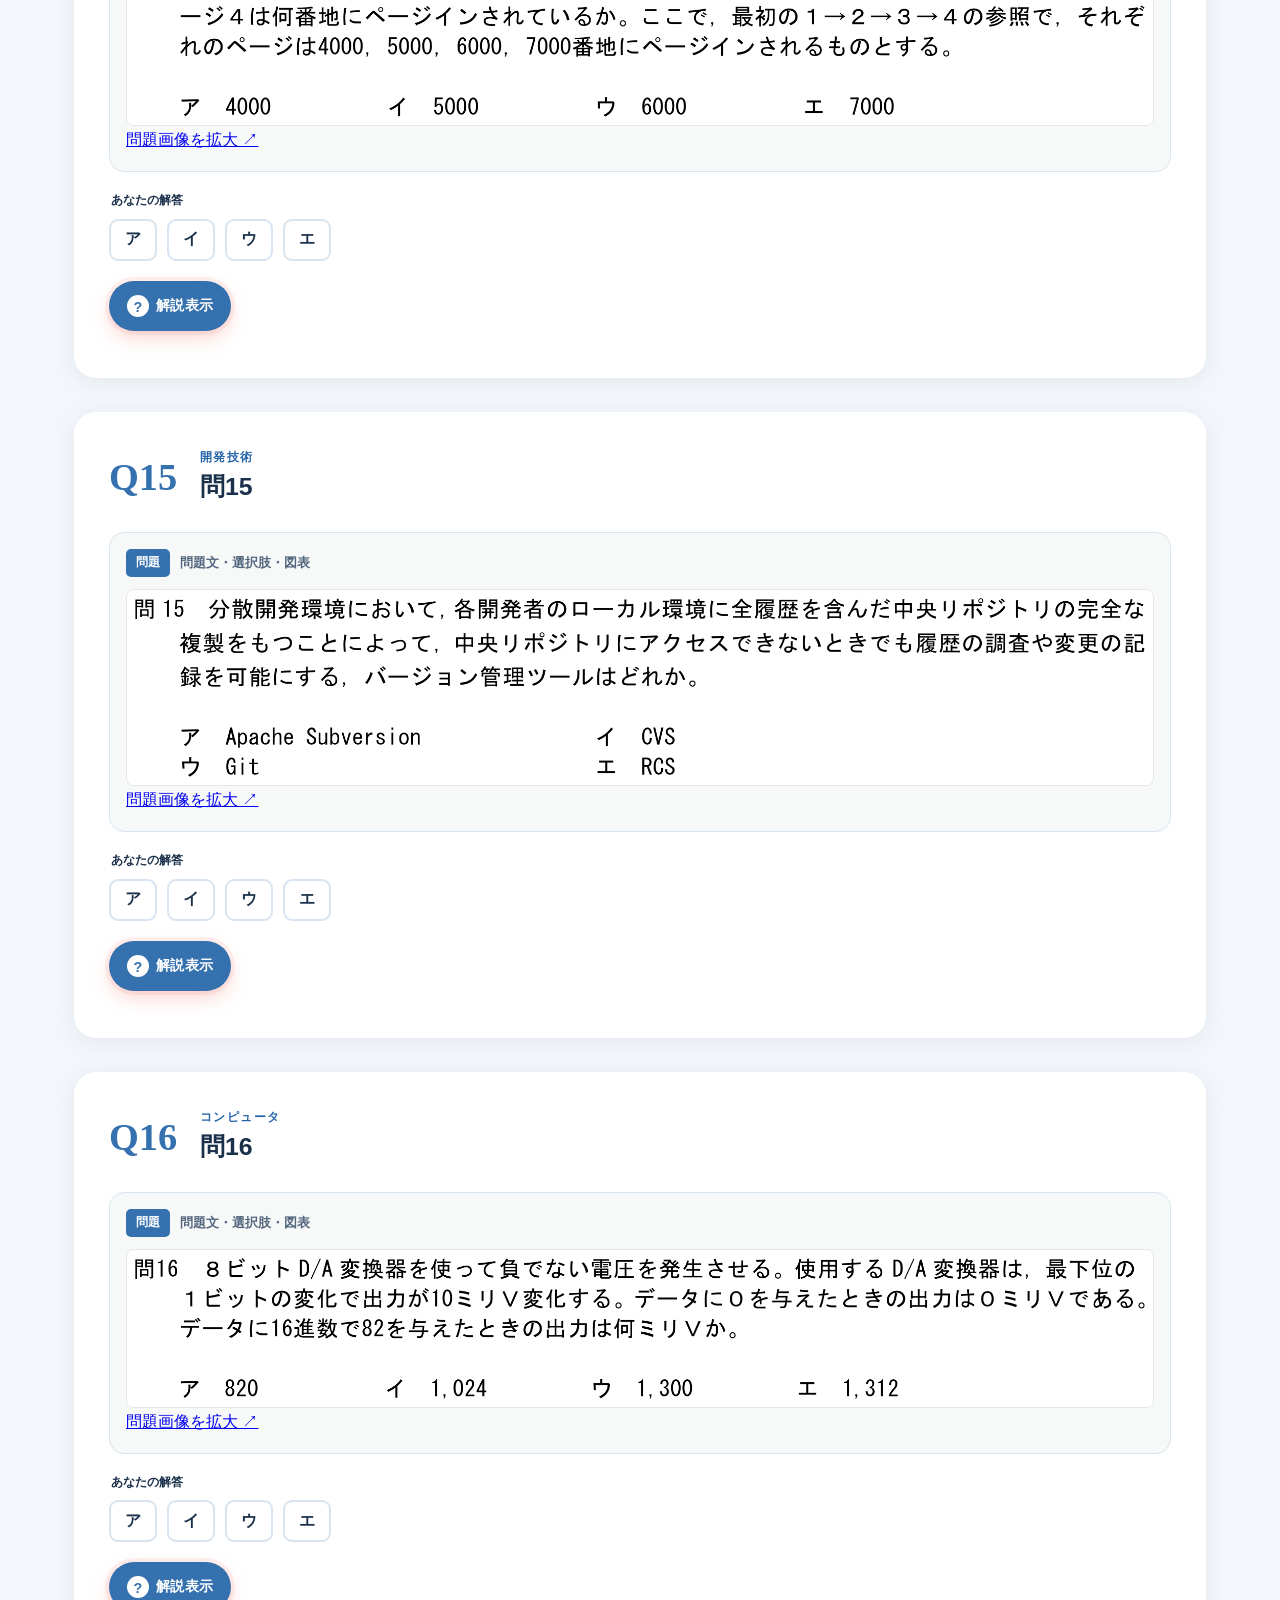
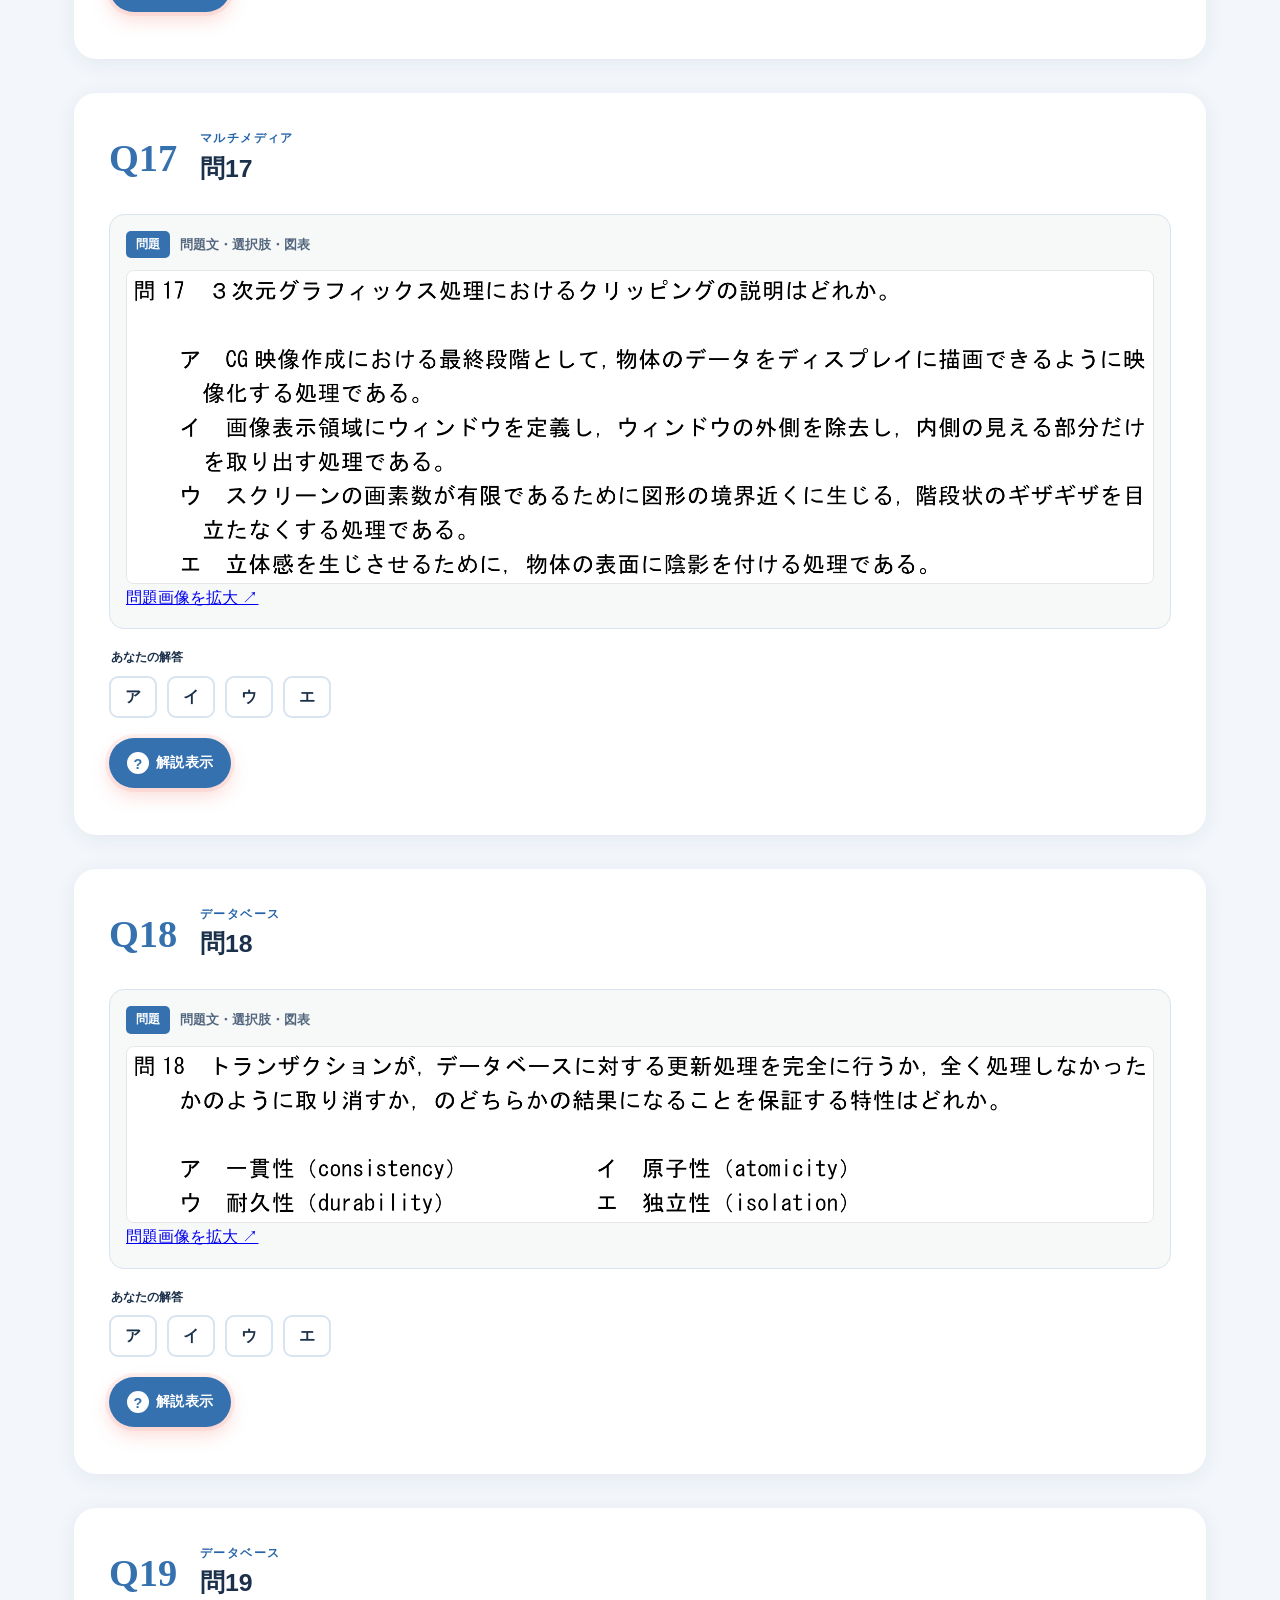
==== commit 74898678: "Add files via upload" ====
--- a/index.html
+++ b/index.html
@@ -5,12 +5,12 @@
   <meta name="viewport" content="width=device-width, initial-scale=1">
   <meta name="description" content="FE模試③・基本情報技術者 科目A・全60問の試験演習と図解復習">
   <title>FE模試③｜問題演習と図解復習</title>
-  <link rel="stylesheet" href="styles.css">
-  <link rel="stylesheet" href="visuals.css">
-  <link rel="stylesheet" href="flow.css">
-  <link rel="stylesheet" href="report.css">
-  <link rel="stylesheet" href="terms.css">
-  <link rel="stylesheet" href="classroom.css">
+  <link rel="stylesheet" href="styles.css?v=20260928-01">
+  <link rel="stylesheet" href="visuals.css?v=20260928-01">
+  <link rel="stylesheet" href="flow.css?v=20260928-01">
+  <link rel="stylesheet" href="report.css?v=20260928-01">
+  <link rel="stylesheet" href="terms.css?v=20260928-01">
+  <link rel="stylesheet" href="classroom.css?v=20260928-01">
 </head>
 <body>
   <header class="hero">
@@ -127,10 +127,10 @@
     </section>
 
     <section class="exam-control-area" data-exam-controls>
-      <p data-exam-message>60問すべてに回答すると採点できます。</p>
+      <p data-exam-message>問7を除く59問に回答すると採点できます。</p>
       <div class="exam-control-buttons">
         <button type="button" data-action="unanswered">未回答へ移動</button>
-        <button class="primary" type="button" data-action="submit" disabled>60問を採点する</button>
+        <button class="primary" type="button" data-action="submit" disabled>59問を採点する</button>
         <button type="button" data-action="reset">最初からやり直す</button>
       </div>
     </section>
@@ -144,17 +144,17 @@
       </div>
     </section>
     <section class="exam-control-area" data-exam-controls>
-      <p data-exam-message>60問すべてに回答すると採点できます。</p>
+      <p data-exam-message>問7を除く59問に回答すると採点できます。</p>
       <div class="exam-control-buttons">
         <button type="button" data-action="unanswered">未回答へ移動</button>
-        <button class="primary" type="button" data-action="submit" disabled>60問を採点する</button>
+        <button class="primary" type="button" data-action="submit" disabled>59問を採点する</button>
         <button type="button" data-action="reset">最初からやり直す</button>
       </div>
     </section>
   </main>
 
   <footer>
-    <div class="footer-notes">
+    <div class="footer-notes"><p class="release-version">教材バージョン：20260928-01（問7除外・解説図内蔵版）</p>
       <p>FE模試③（基本情報技術者 科目A）・学習用解説</p>
       <p class="source-note">出典・参考：問題画像は提供された FE科目A模試③.pdf から切り出した今回の60問を使用しています。解説作成にあたり、基本情報技術者試験、応用情報技術者試験、情報セキュリティマネジメント試験の公開過去問題・関連問題も参考にしています。収録問題には2024・2025年度の公開問題と一致するものも含まれます。</p>
     </div>
@@ -201,16 +201,16 @@
   </template>
 
   <dialog id="confirmDialog" class="confirm-dialog">
-    <h2>60問を採点しますか？</h2>
+    <h2>59問を採点しますか？</h2><p>問7は原文に不整合があるため、得点・正答率・再回答の対象から除外します。</p>
     <p>採点後、初回に間違えた問題は正答を隠したまま再回答できます。解説はボタンで確認でき、再回答の正誤はその場では表示しません。</p>
     <div><button id="cancelSubmit" type="button">戻る</button><button id="confirmSubmit" class="primary" type="button">採点する</button></div>
   </dialog>
 
-  <script src="questions.js"></script>
-  <script src="terms.js"></script>
-  <script src="app.js"></script>
-  <script src="terms-ui.js"></script>
-  <script src="learning.js"></script>
+  <script src="questions.js?v=20260928-01"></script>
+  <script src="terms.js?v=20260928-01"></script>
+  <script src="app.js?v=20260928-01"></script>
+  <script src="terms-ui.js?v=20260928-01"></script>
+  <script src="learning.js?v=20260928-01"></script>
 </body>
 </html>
 
--- a/classroom.css
+++ b/classroom.css
@@ -13,3 +13,5 @@
 @media(prefers-reduced-motion:reduce){html{scroll-behavior:auto}*{transition:none!important}}
 
 .diagram-link{display:block;text-decoration:none;color:#2463a8;text-align:right}.explanation-diagram{display:block;width:100%;height:auto}.diagram-link span{font-size:.8rem}.visual{justify-content:flex-start}.review-mode .question-card .review-content{display:none}.question-card.explanation-open .review-content,.review-mode .question-card.explanation-open .review-content{display:block}.deep-explanation{margin:24px 0;padding:18px;background:#f1f7fc;border-radius:12px}.deep-explanation h3{margin-top:0}.deep-explanation details{border-top:1px solid #cbddec;padding-top:12px}.deep-explanation summary{cursor:pointer;font-weight:bold}
+
+.diagram-link svg{display:block;width:100%;height:auto}.asset-warning{padding:16px;border:2px solid #a74720;background:#fff4e8;color:#762e0e}.question-map a.excluded{background:#eee;color:#555;border:2px dashed #888}
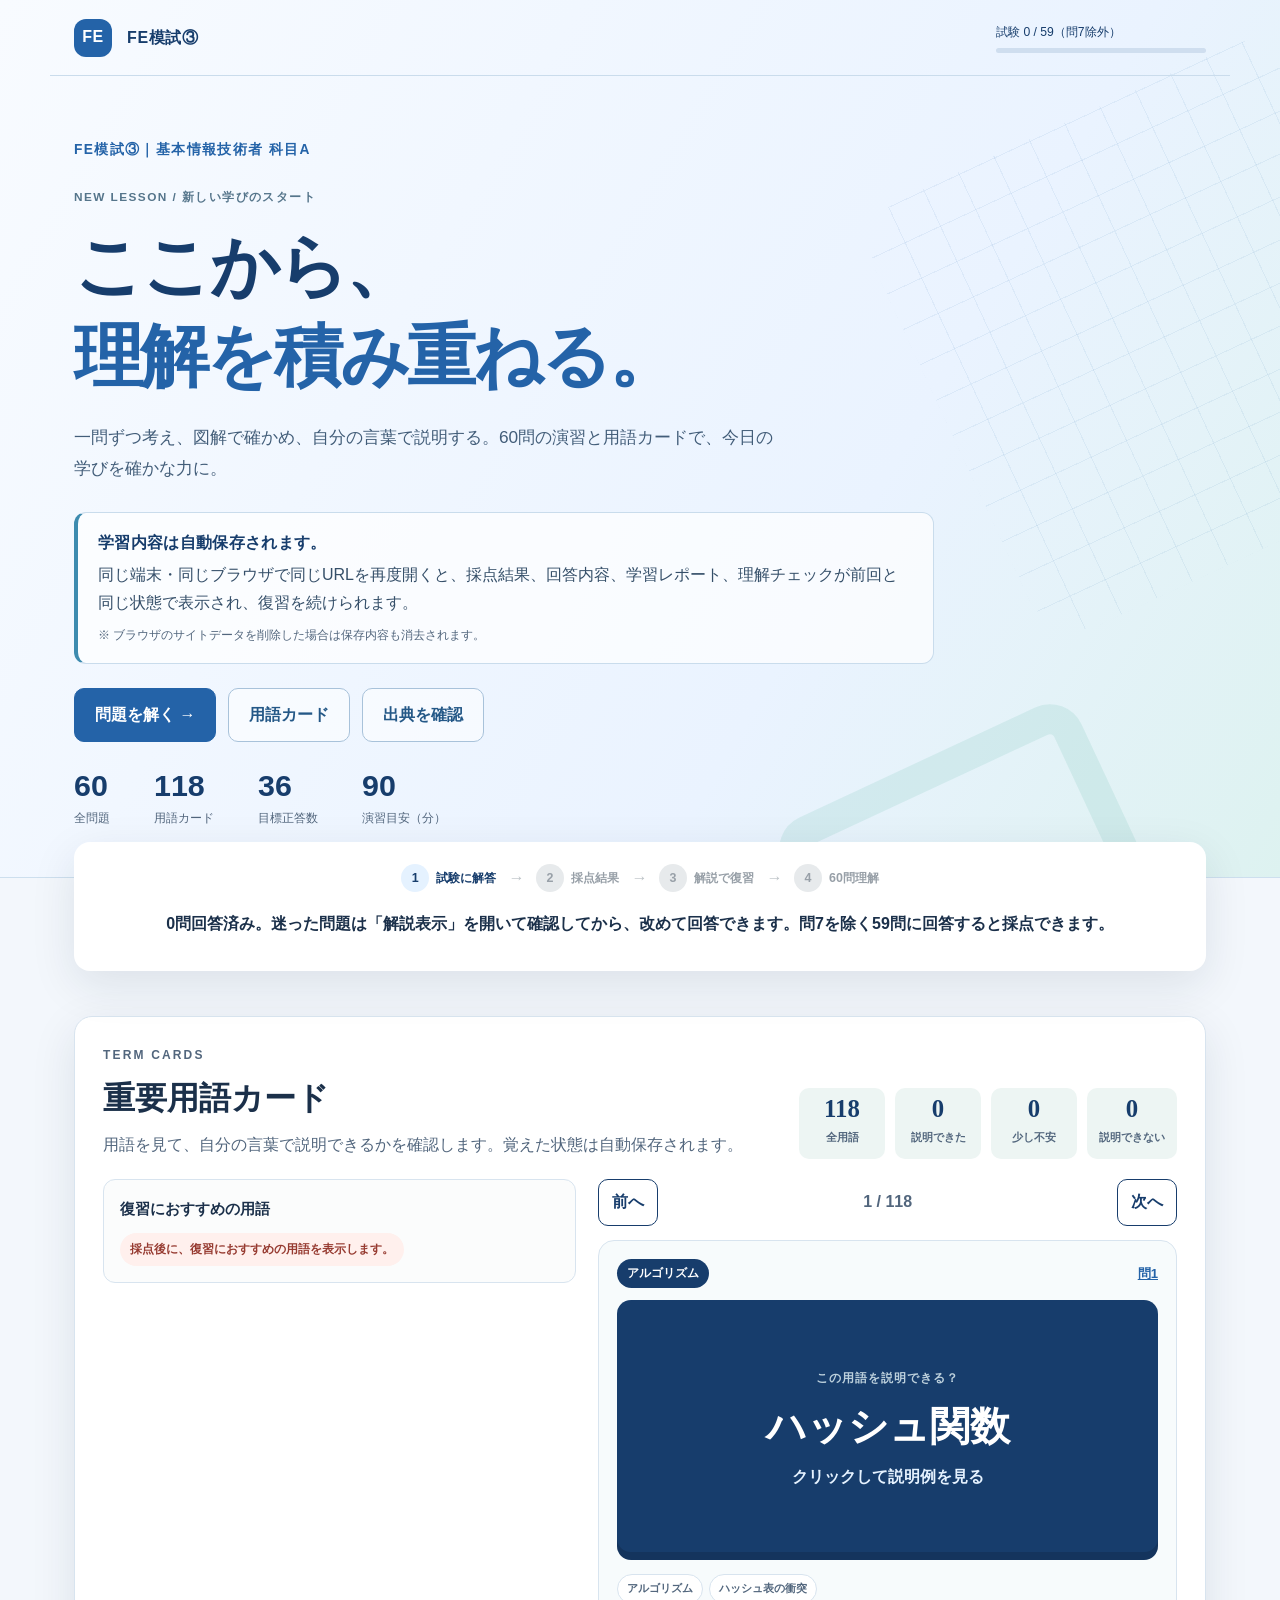
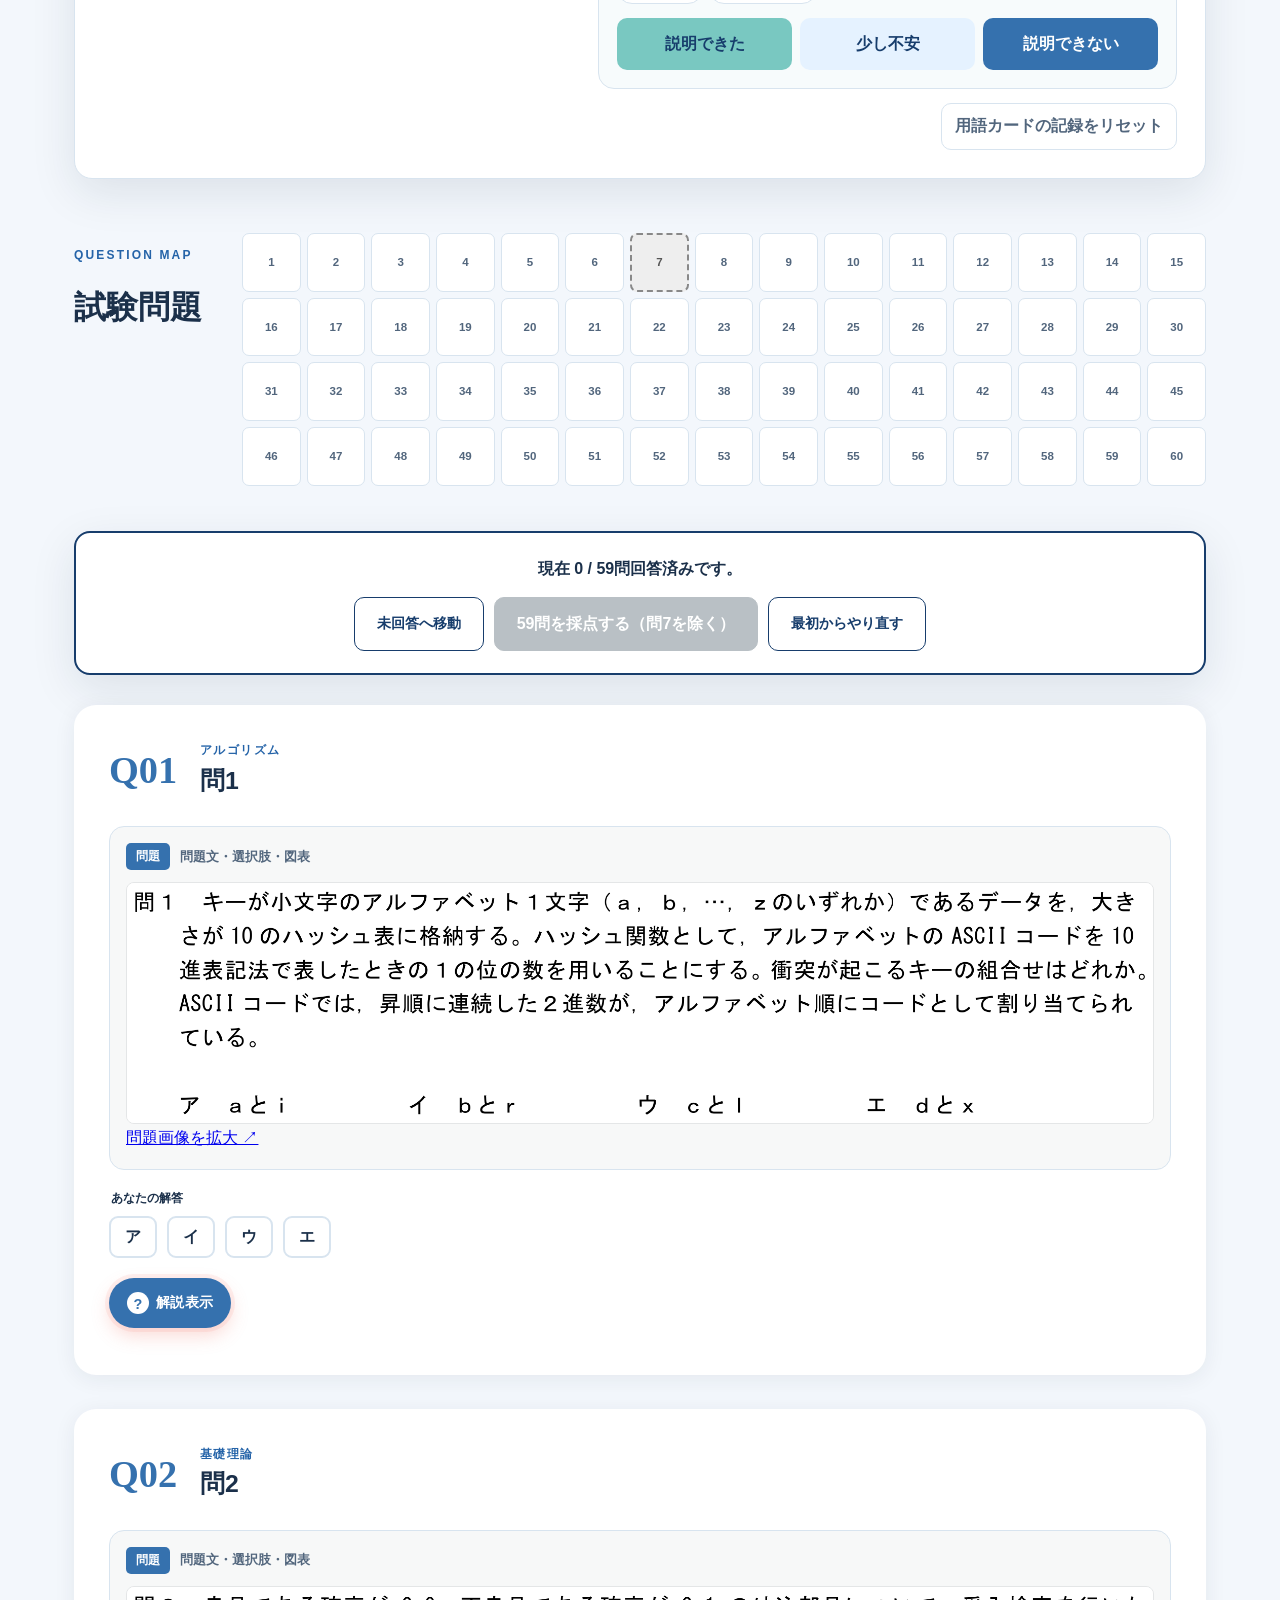
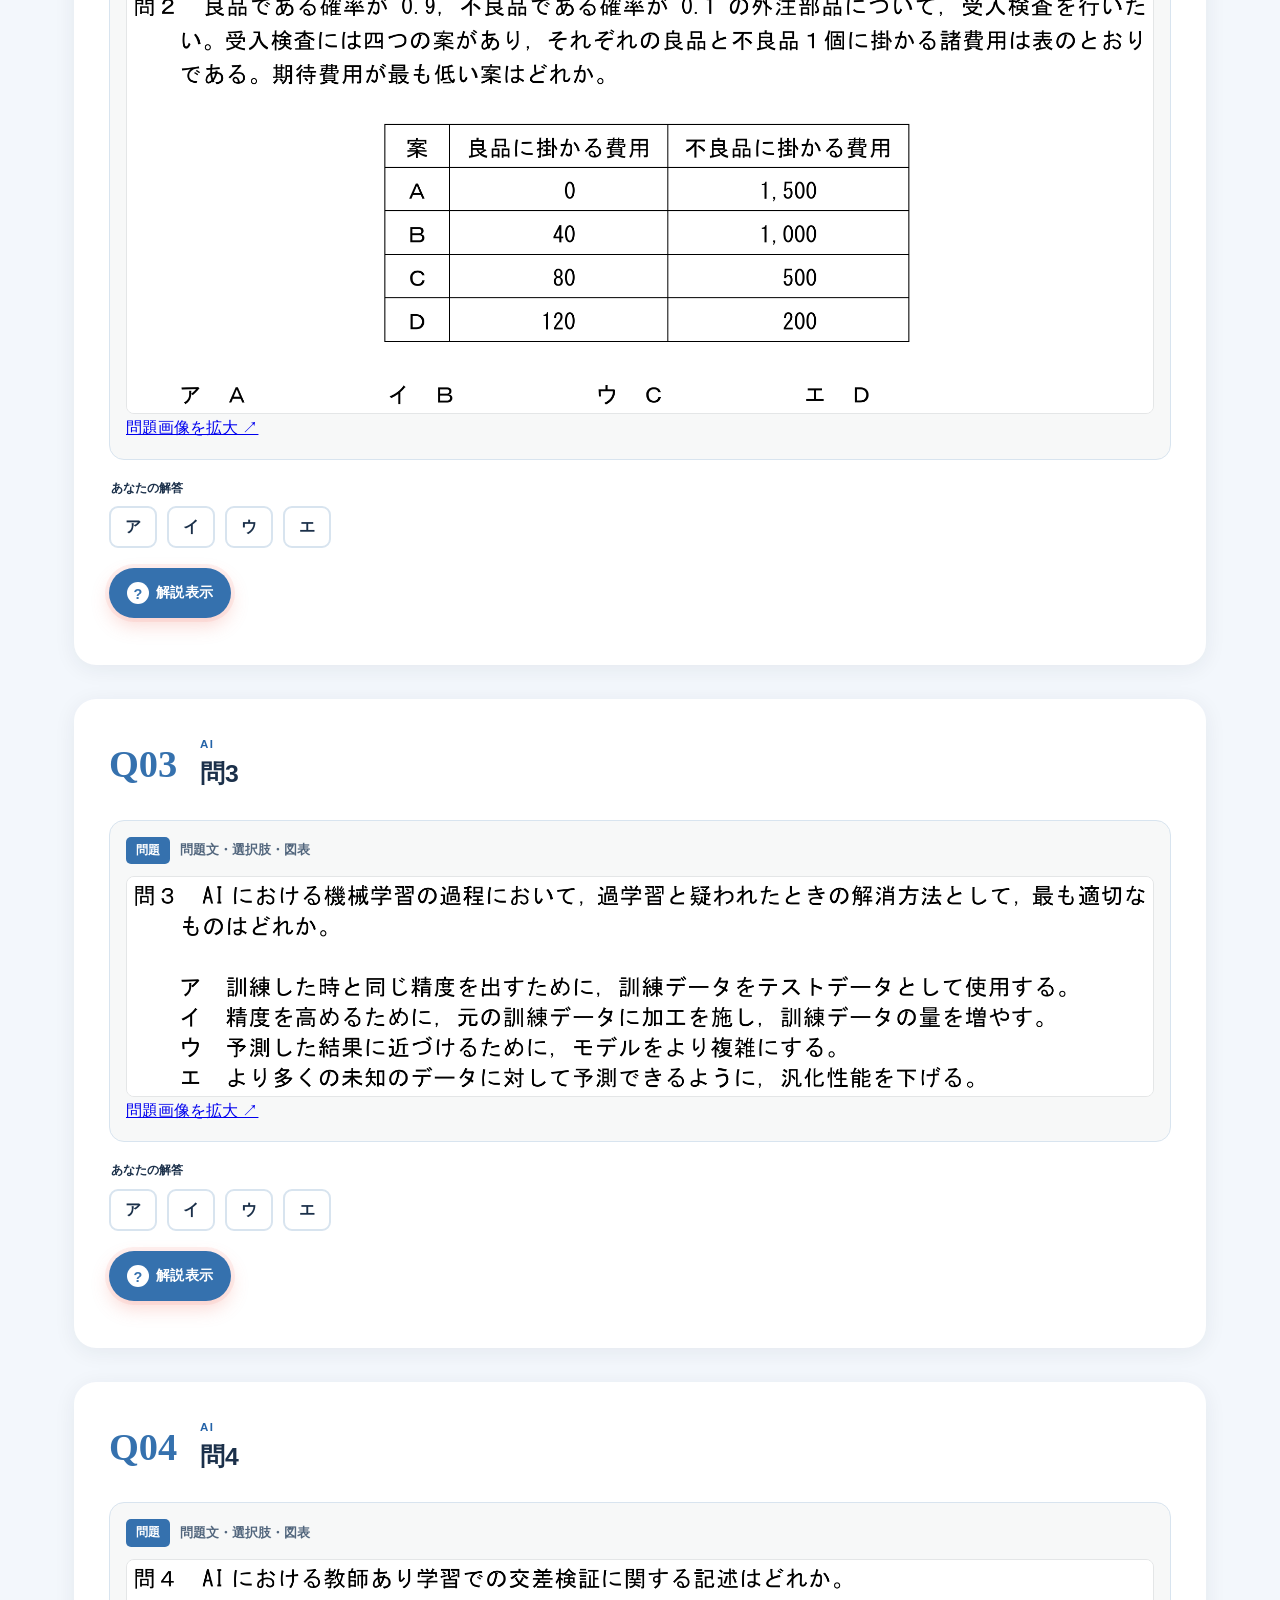
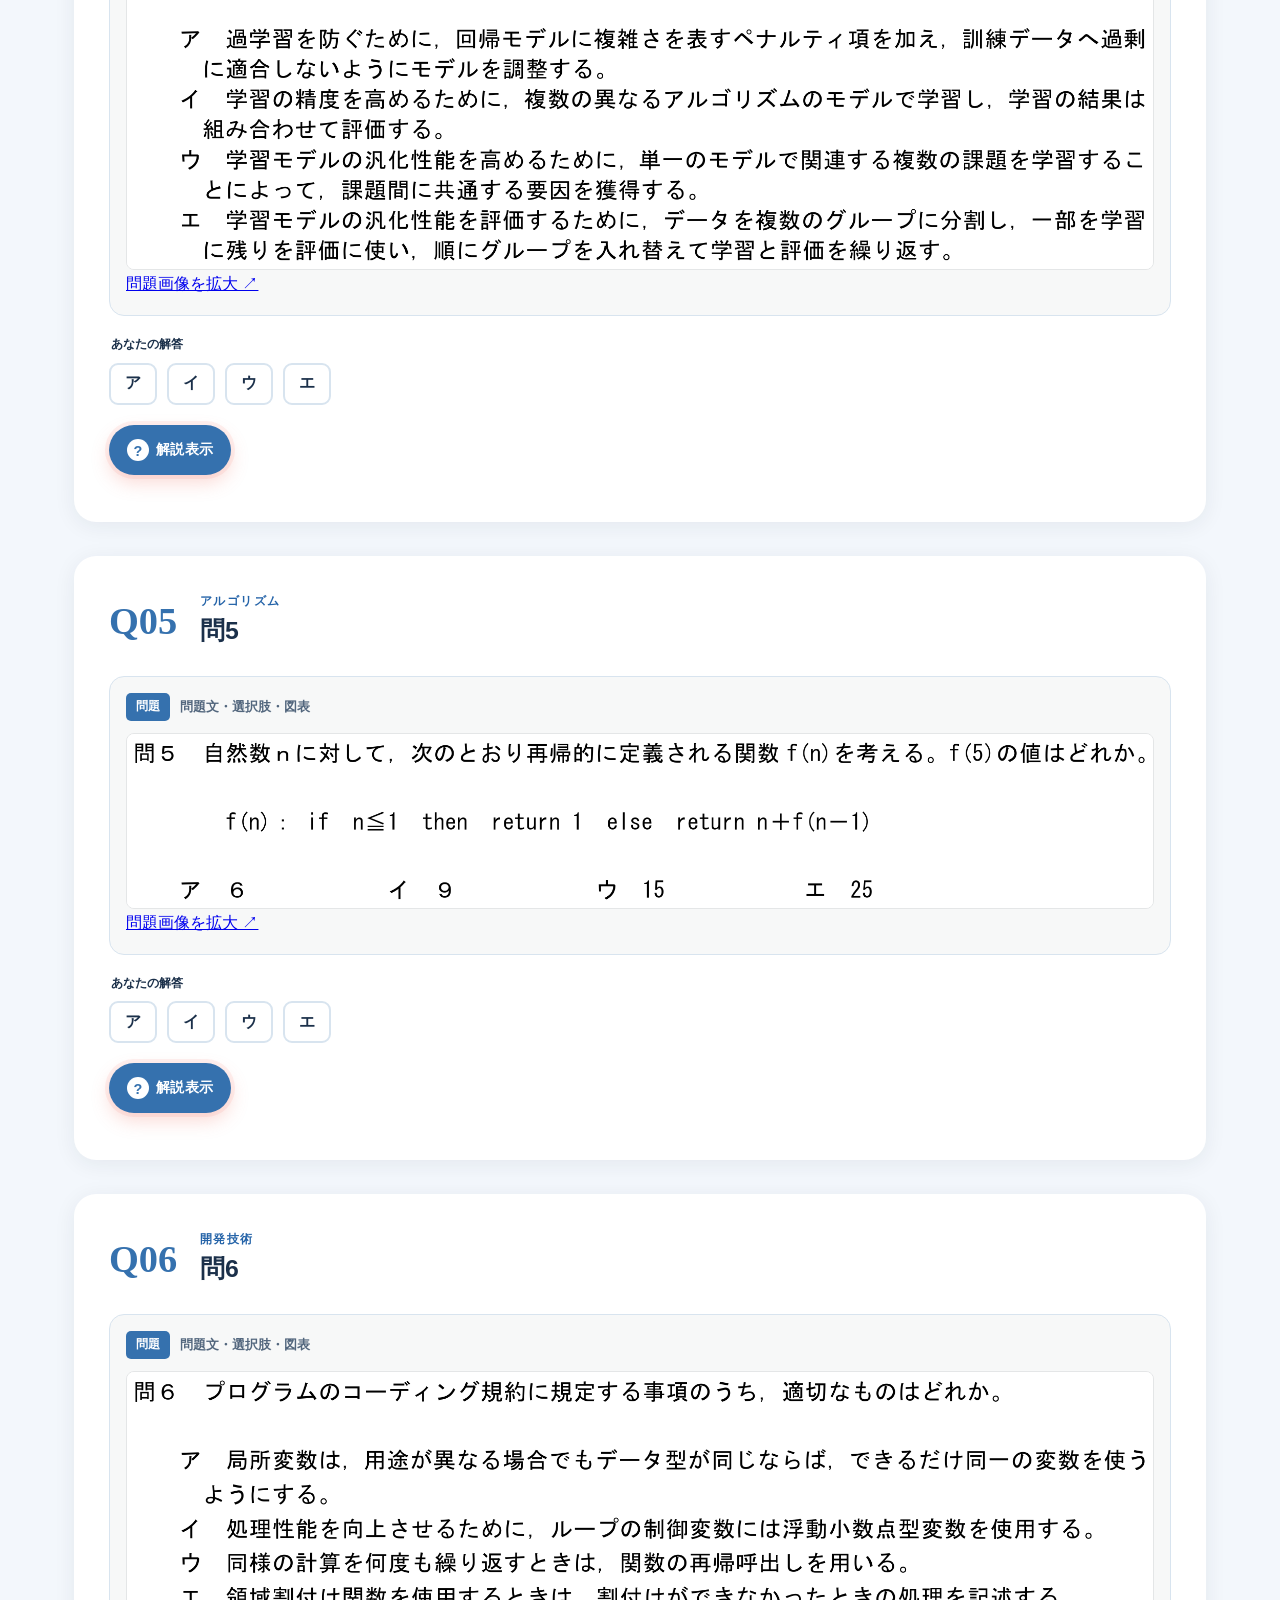
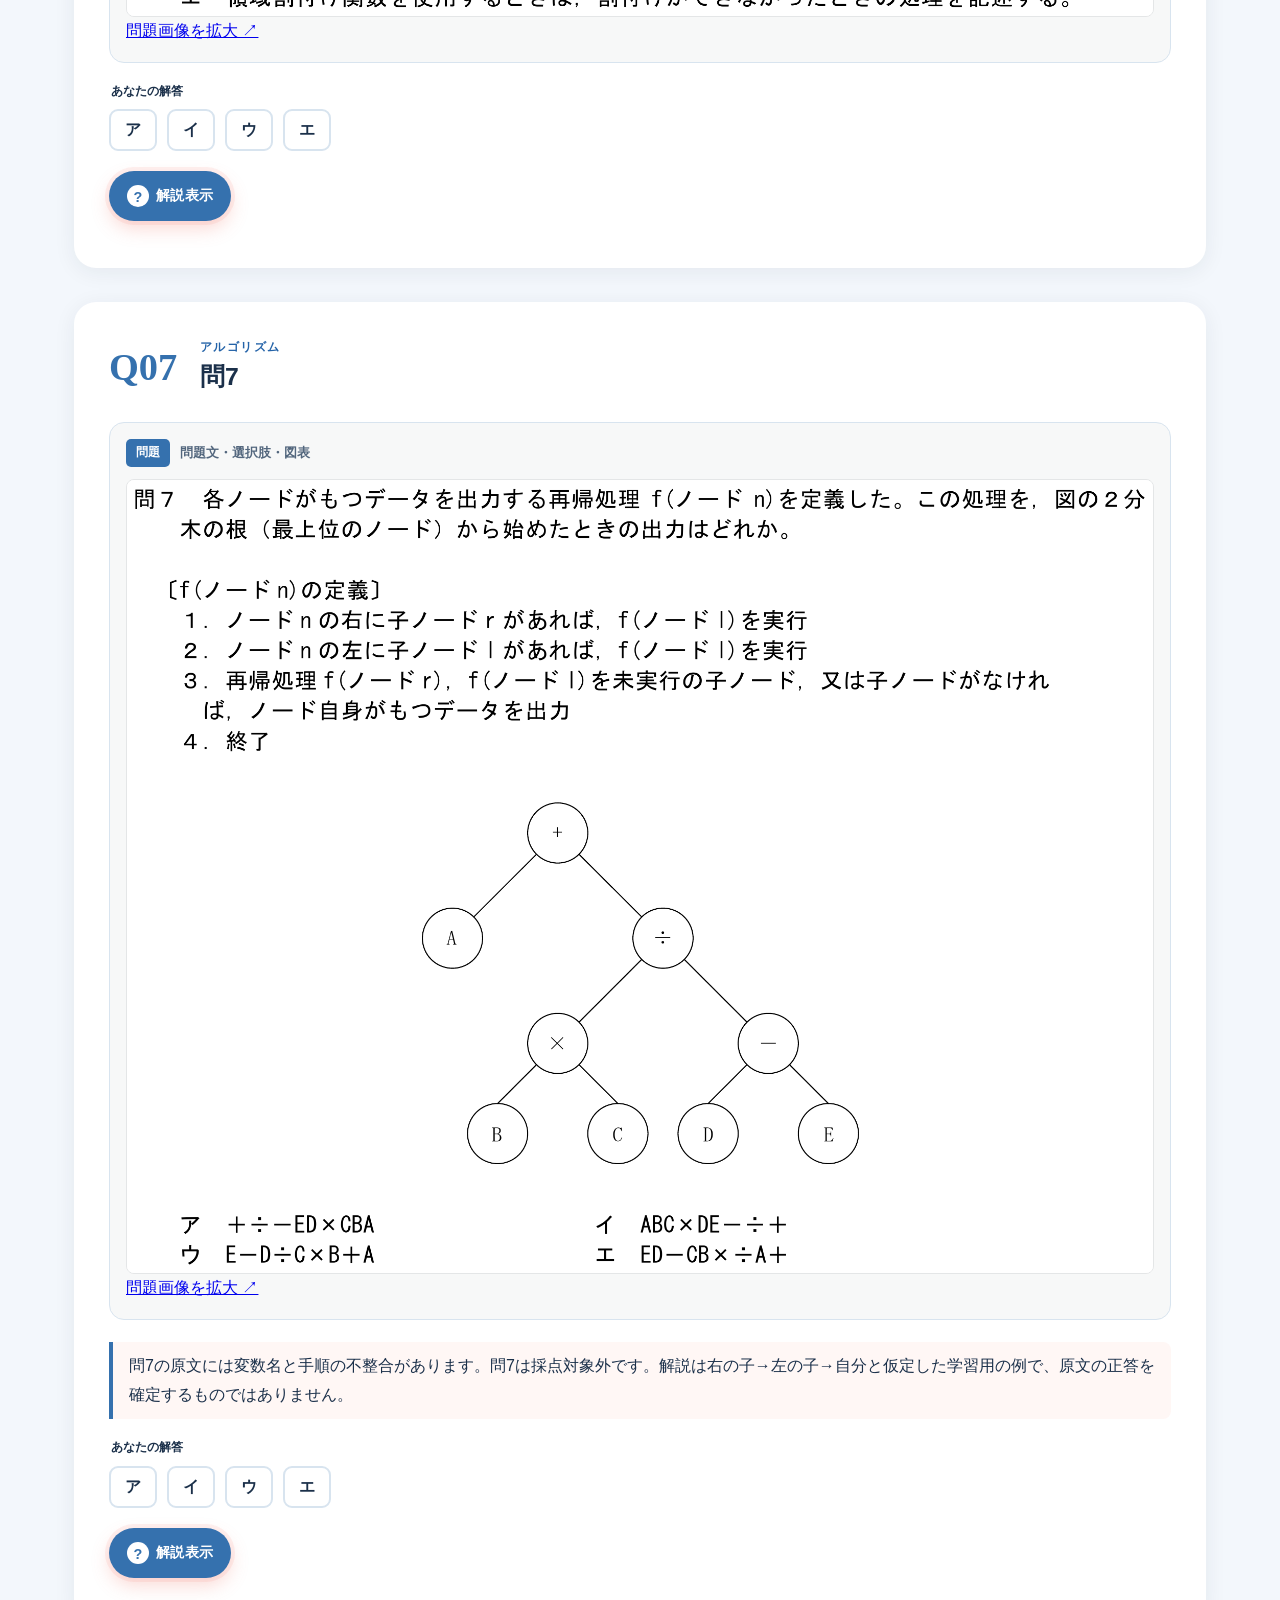
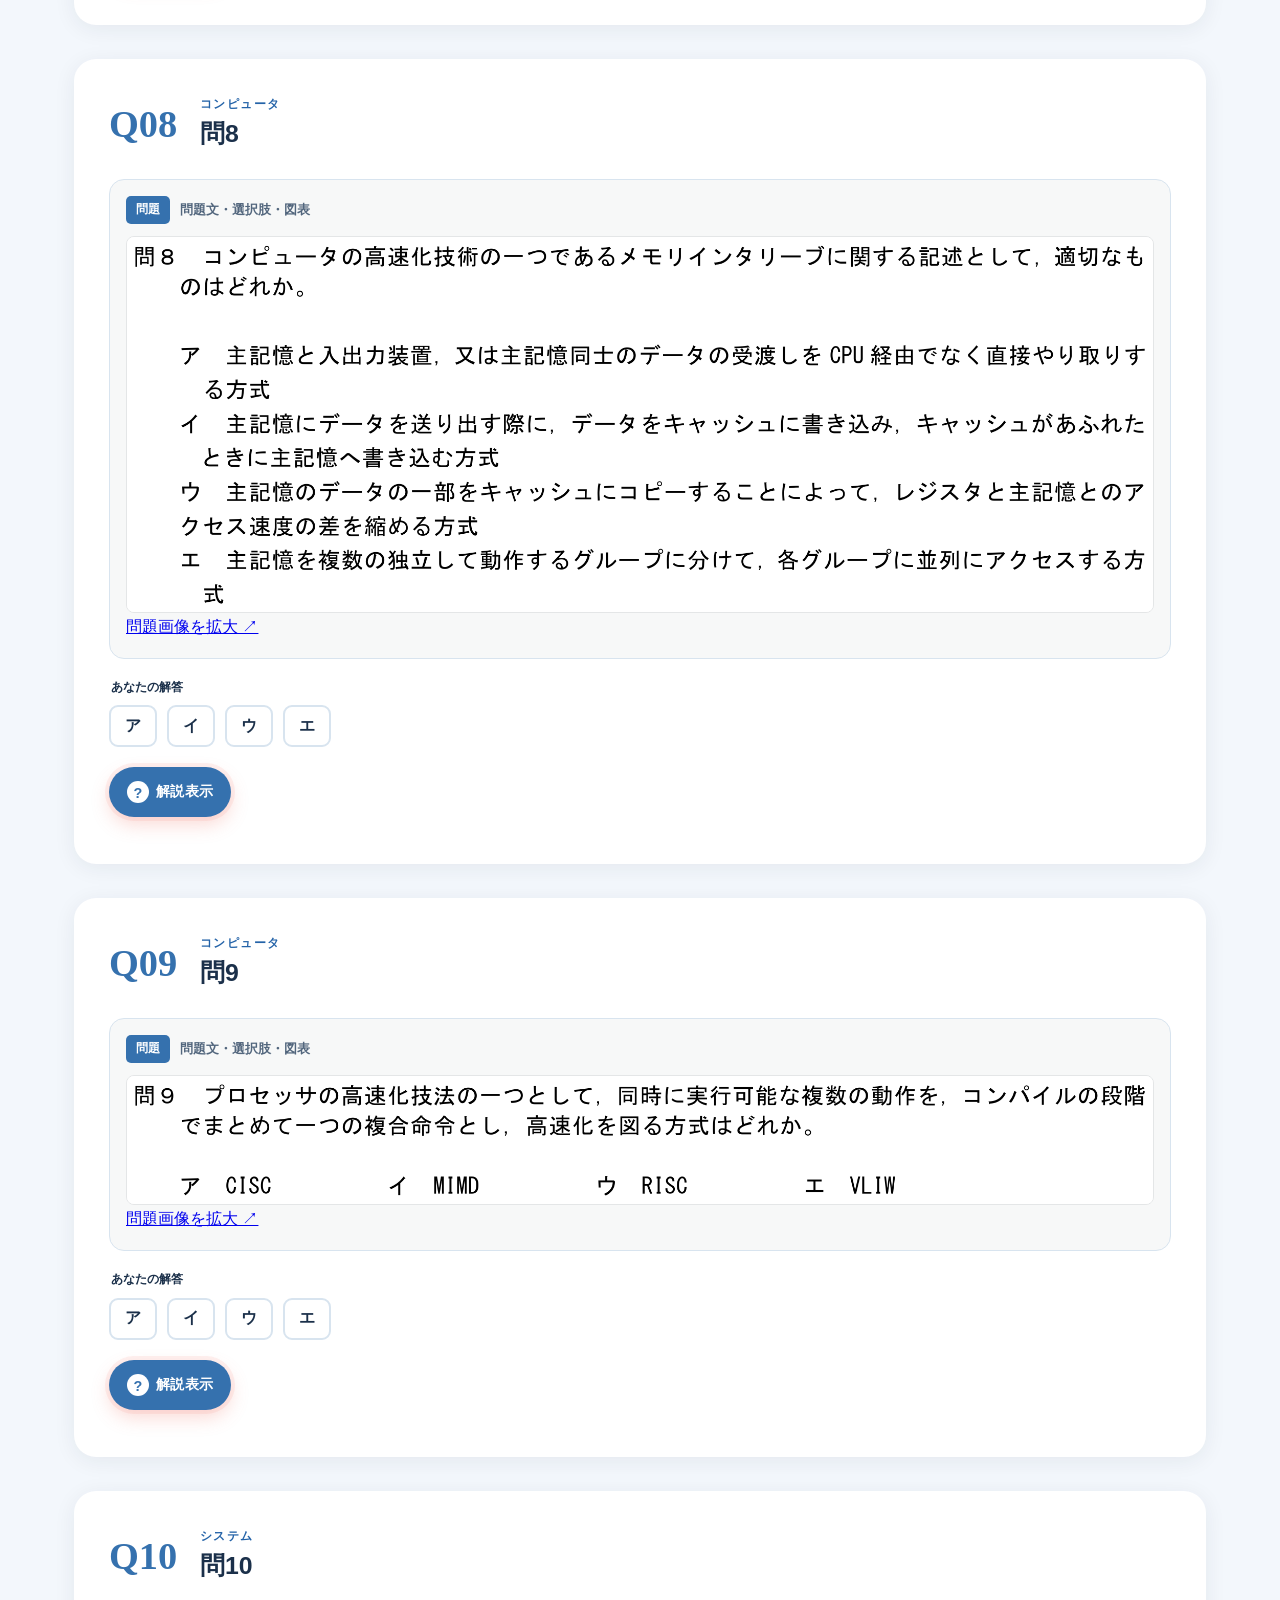
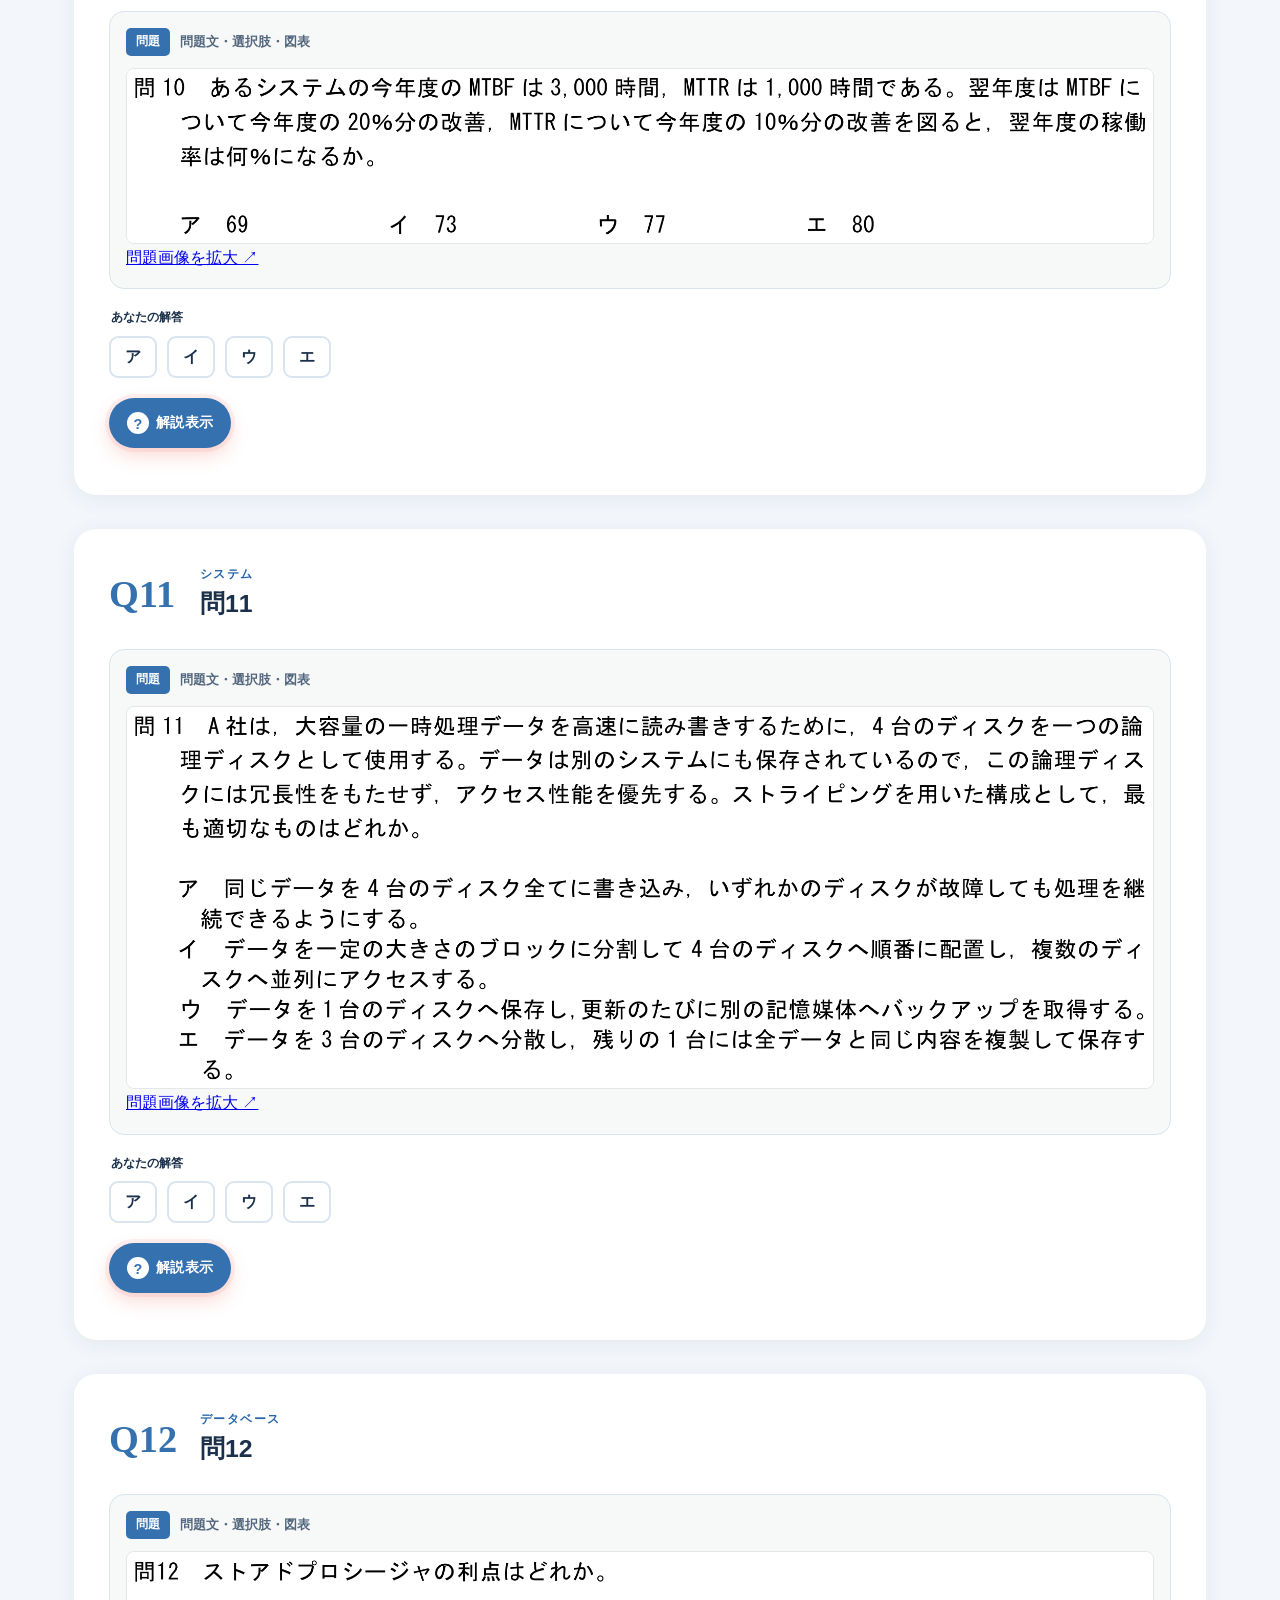
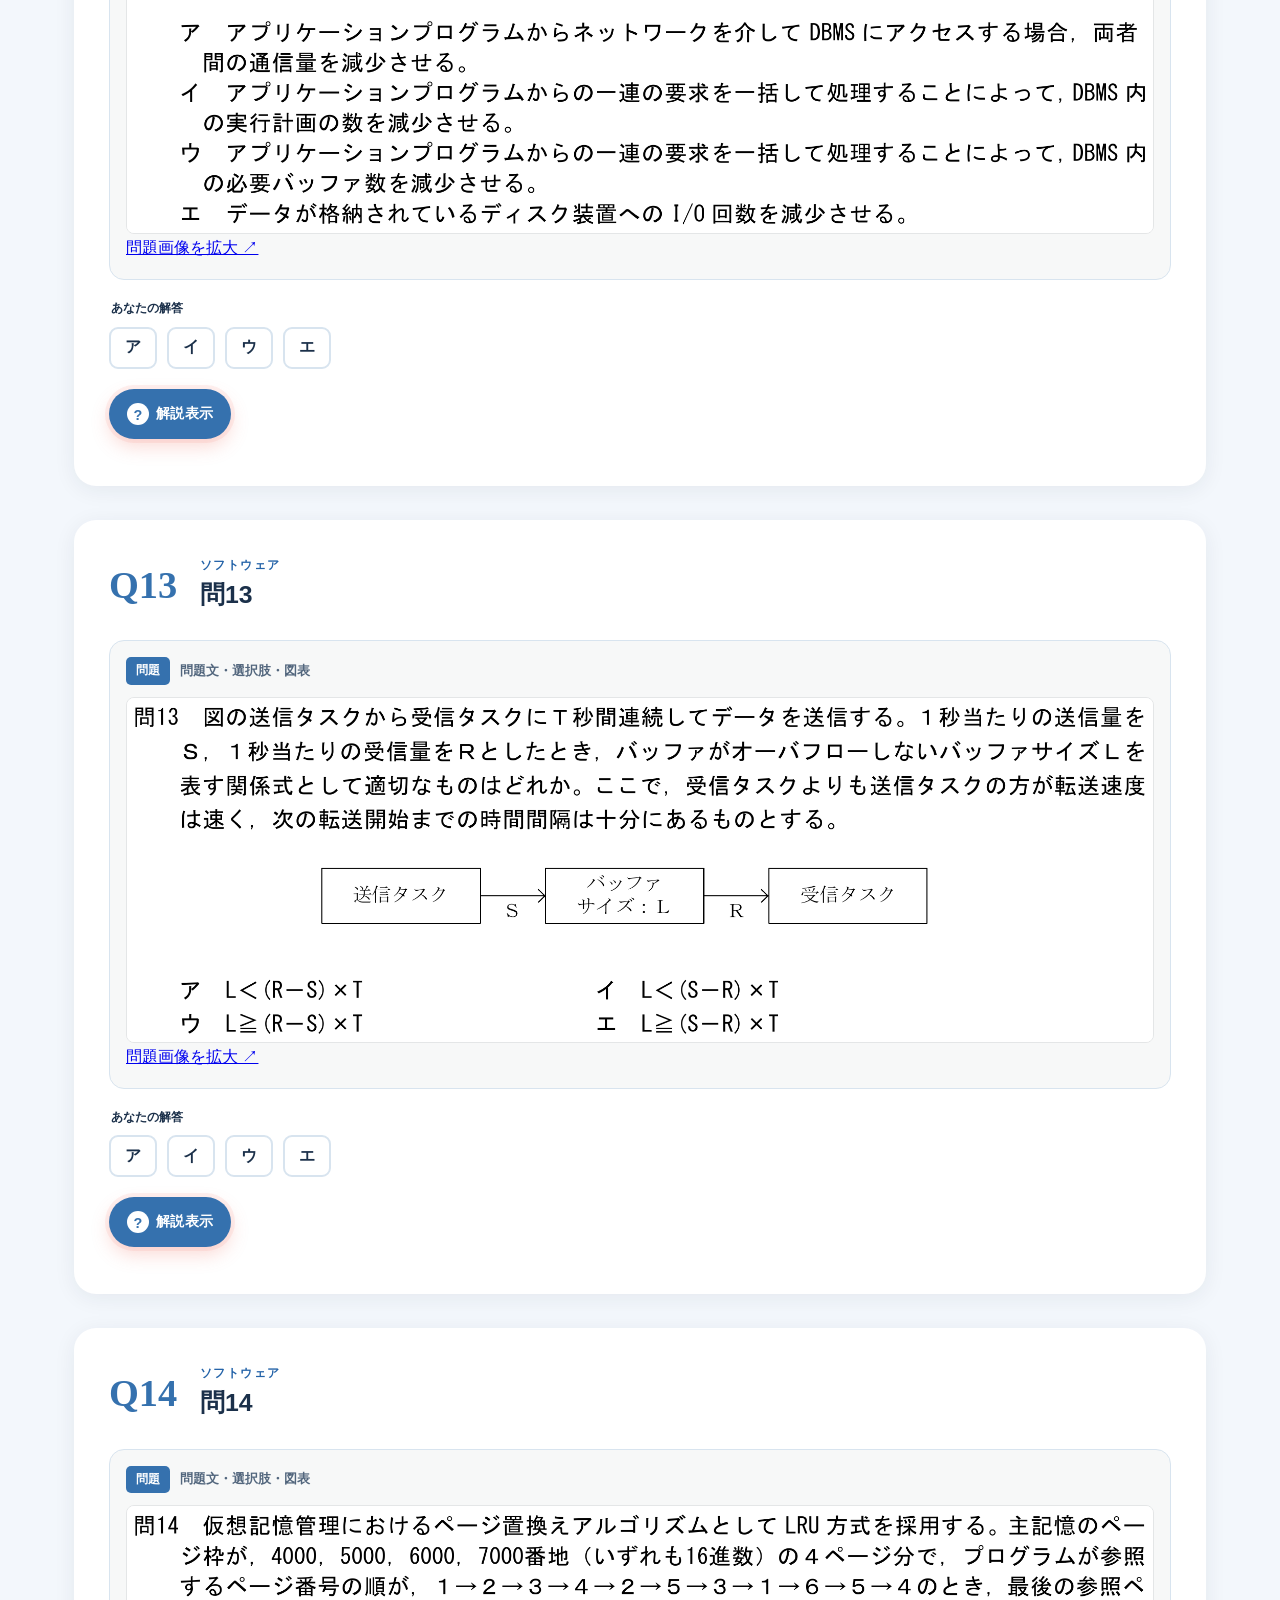
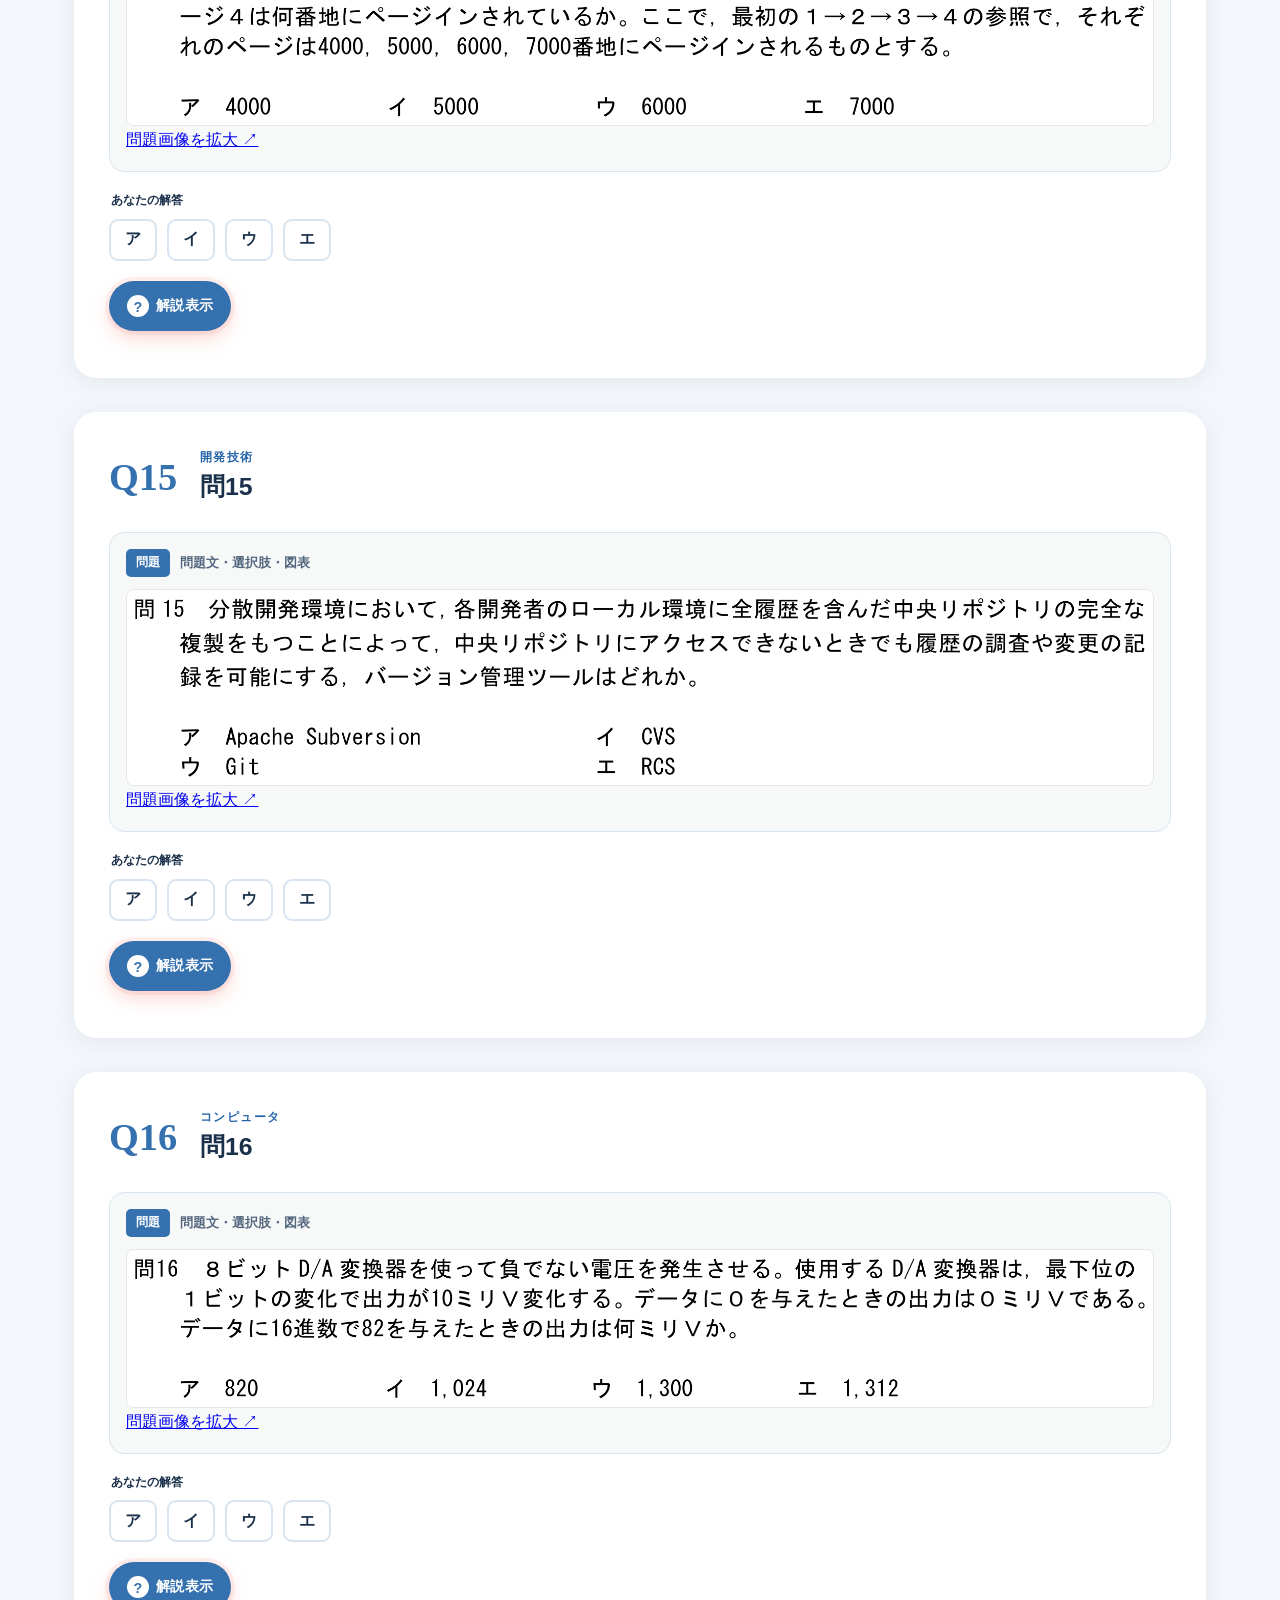
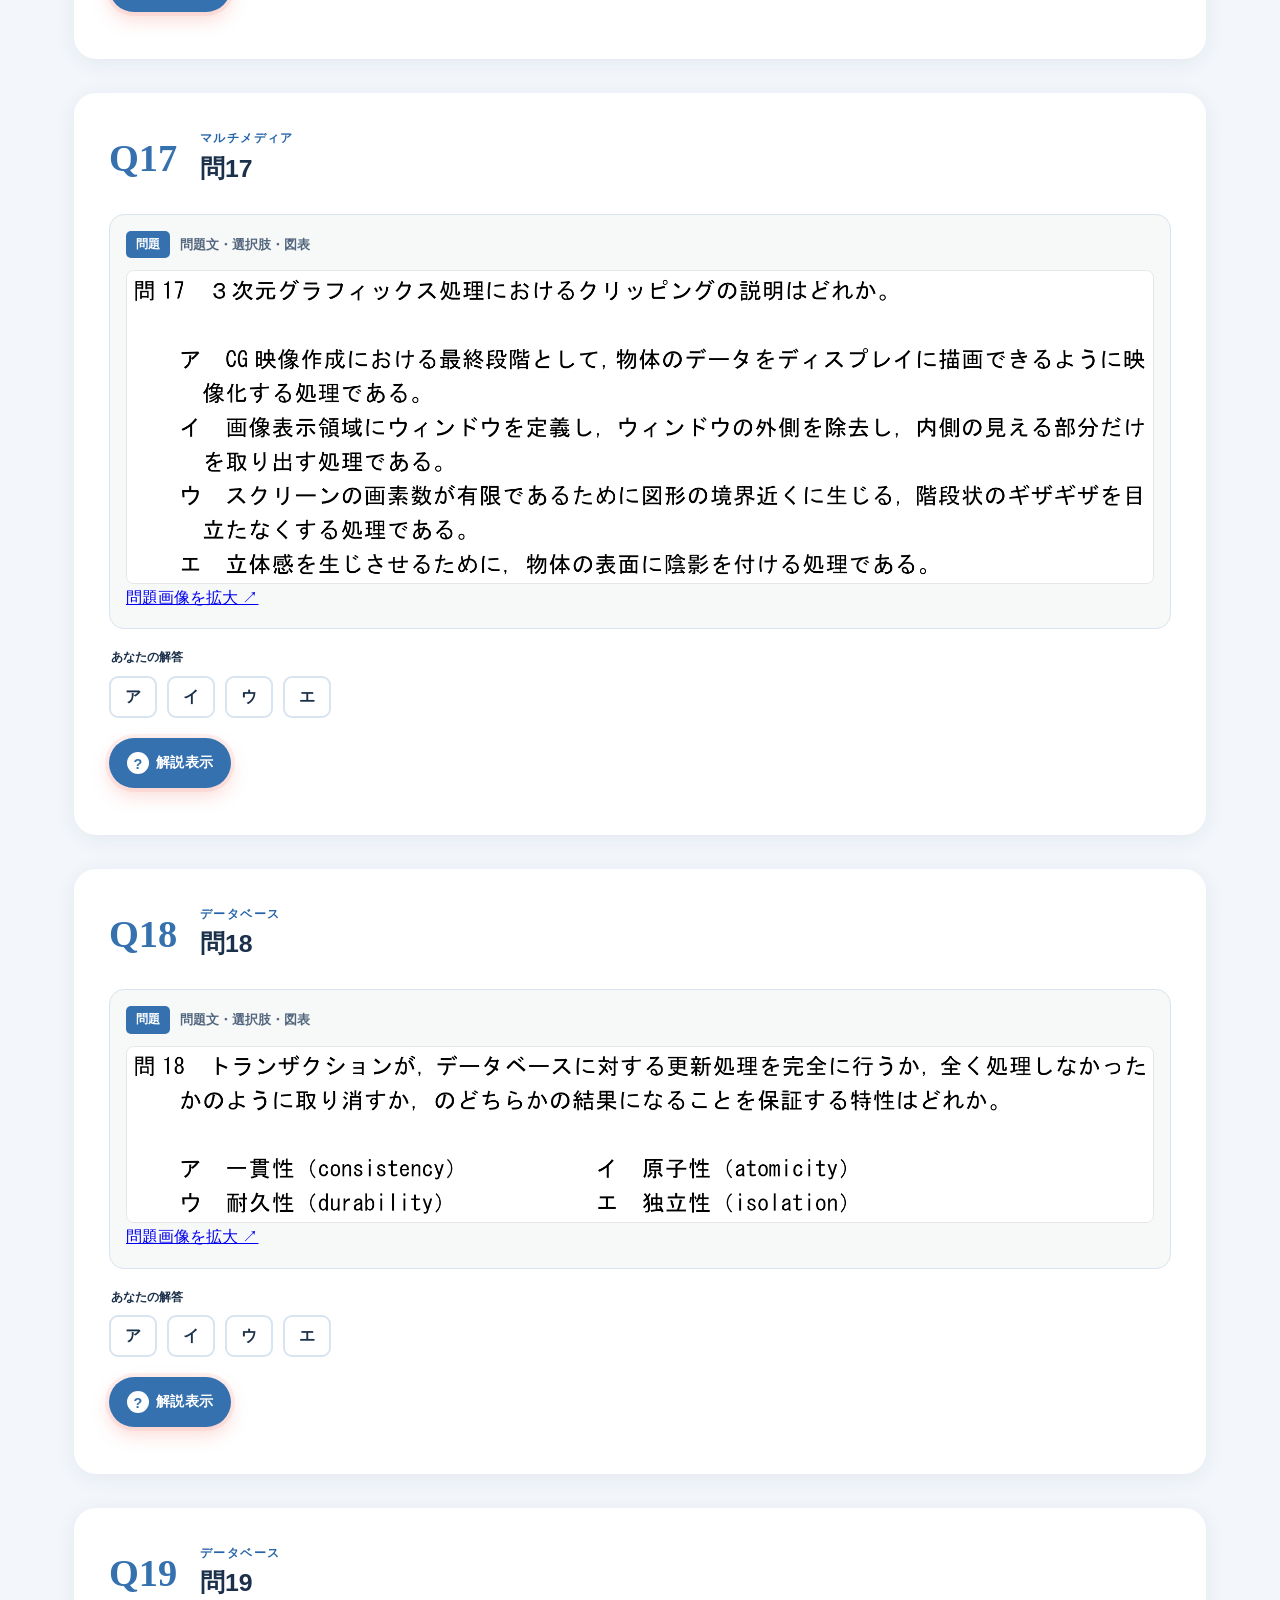
==== commit 96e20f64: "Add files via upload" ====
--- a/index.html
+++ b/index.html
@@ -5,12 +5,12 @@
   <meta name="viewport" content="width=device-width, initial-scale=1">
   <meta name="description" content="FE模試③・基本情報技術者 科目A・全60問の試験演習と図解復習">
   <title>FE模試③｜問題演習と図解復習</title>
-  <link rel="stylesheet" href="styles.css?v=20260928-01">
-  <link rel="stylesheet" href="visuals.css?v=20260928-01">
-  <link rel="stylesheet" href="flow.css?v=20260928-01">
-  <link rel="stylesheet" href="report.css?v=20260928-01">
-  <link rel="stylesheet" href="terms.css?v=20260928-01">
-  <link rel="stylesheet" href="classroom.css?v=20260928-01">
+  <link rel="stylesheet" href="styles.css?v=20261002-01">
+  <link rel="stylesheet" href="visuals.css?v=20261002-01">
+  <link rel="stylesheet" href="flow.css?v=20261002-01">
+  <link rel="stylesheet" href="report.css?v=20261002-01">
+  <link rel="stylesheet" href="terms.css?v=20261002-01">
+  <link rel="stylesheet" href="classroom.css?v=20261002-01">
 </head>
 <body>
   <header class="hero">
@@ -105,7 +105,7 @@
       <div class="term-layout">
         <aside class="term-side">
           <section class="term-weak">
-            <h3>間違えた問題の用語</h3>
+            <h3>復習におすすめの用語</h3>
             <div id="termWeakLinks" class="term-weak-links"></div>
           </section>
         </aside>
@@ -154,7 +154,7 @@
   </main>
 
   <footer>
-    <div class="footer-notes"><p class="release-version">教材バージョン：20260928-01（問7除外・解説図内蔵版）</p>
+    <div class="footer-notes"><p class="release-version">教材バージョン：20261002-01（復習用語表示修正版）</p>
       <p>FE模試③（基本情報技術者 科目A）・学習用解説</p>
       <p class="source-note">出典・参考：問題画像は提供された FE科目A模試③.pdf から切り出した今回の60問を使用しています。解説作成にあたり、基本情報技術者試験、応用情報技術者試験、情報セキュリティマネジメント試験の公開過去問題・関連問題も参考にしています。収録問題には2024・2025年度の公開問題と一致するものも含まれます。</p>
     </div>
@@ -202,15 +202,15 @@
 
   <dialog id="confirmDialog" class="confirm-dialog">
     <h2>59問を採点しますか？</h2><p>問7は原文に不整合があるため、得点・正答率・再回答の対象から除外します。</p>
-    <p>採点後、初回に間違えた問題は正答を隠したまま再回答できます。解説はボタンで確認でき、再回答の正誤はその場では表示しません。</p>
+    <p>採点後、初回に正答に至らなかった問題は正答を隠したまま再回答できます。解説はボタンで確認でき、再回答の正誤はその場では表示しません。</p>
     <div><button id="cancelSubmit" type="button">戻る</button><button id="confirmSubmit" class="primary" type="button">採点する</button></div>
   </dialog>
 
-  <script src="questions.js?v=20260928-01"></script>
-  <script src="terms.js?v=20260928-01"></script>
-  <script src="app.js?v=20260928-01"></script>
-  <script src="terms-ui.js?v=20260928-01"></script>
-  <script src="learning.js?v=20260928-01"></script>
+  <script src="questions.js?v=20261002-01"></script>
+  <script src="terms.js?v=20261002-01"></script>
+  <script src="app.js?v=20261002-01"></script>
+  <script src="terms-ui.js?v=20261002-01"></script>
+  <script src="learning.js?v=20261002-01"></script>
 </body>
 </html>
 
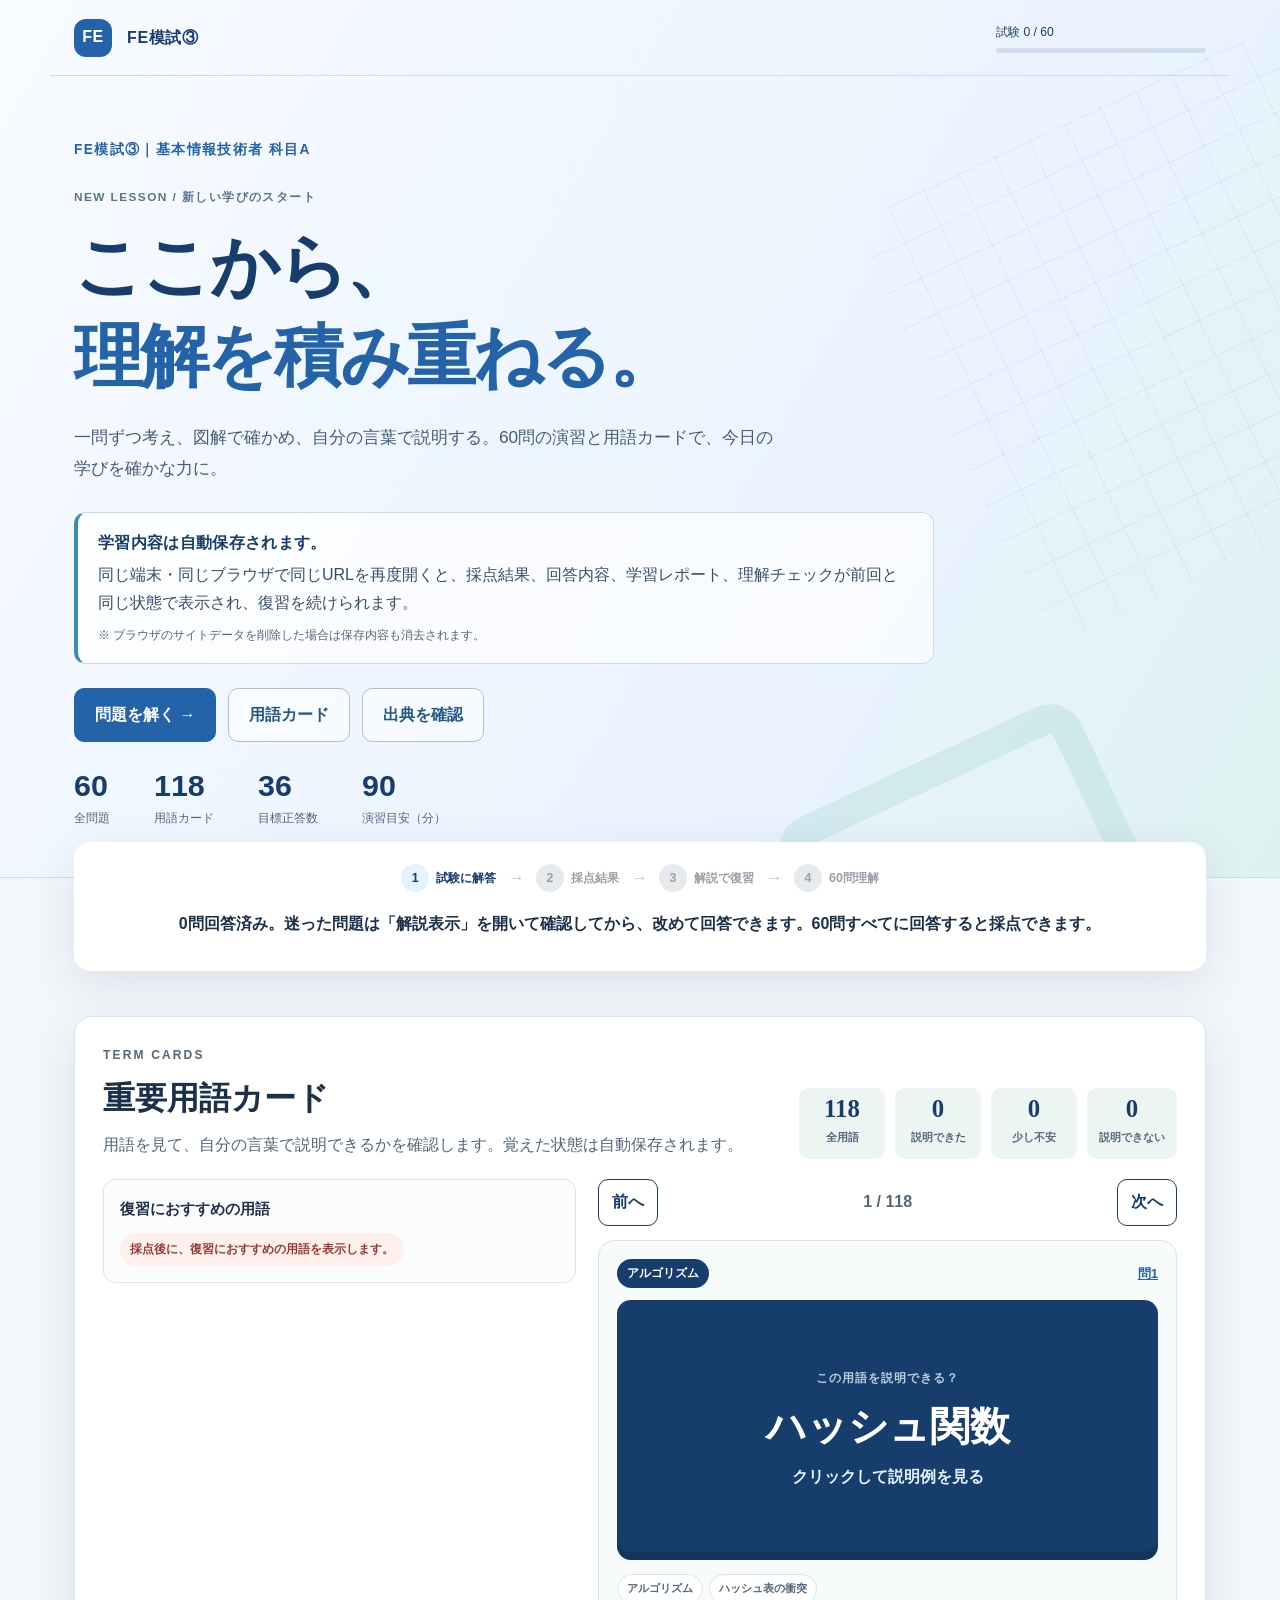
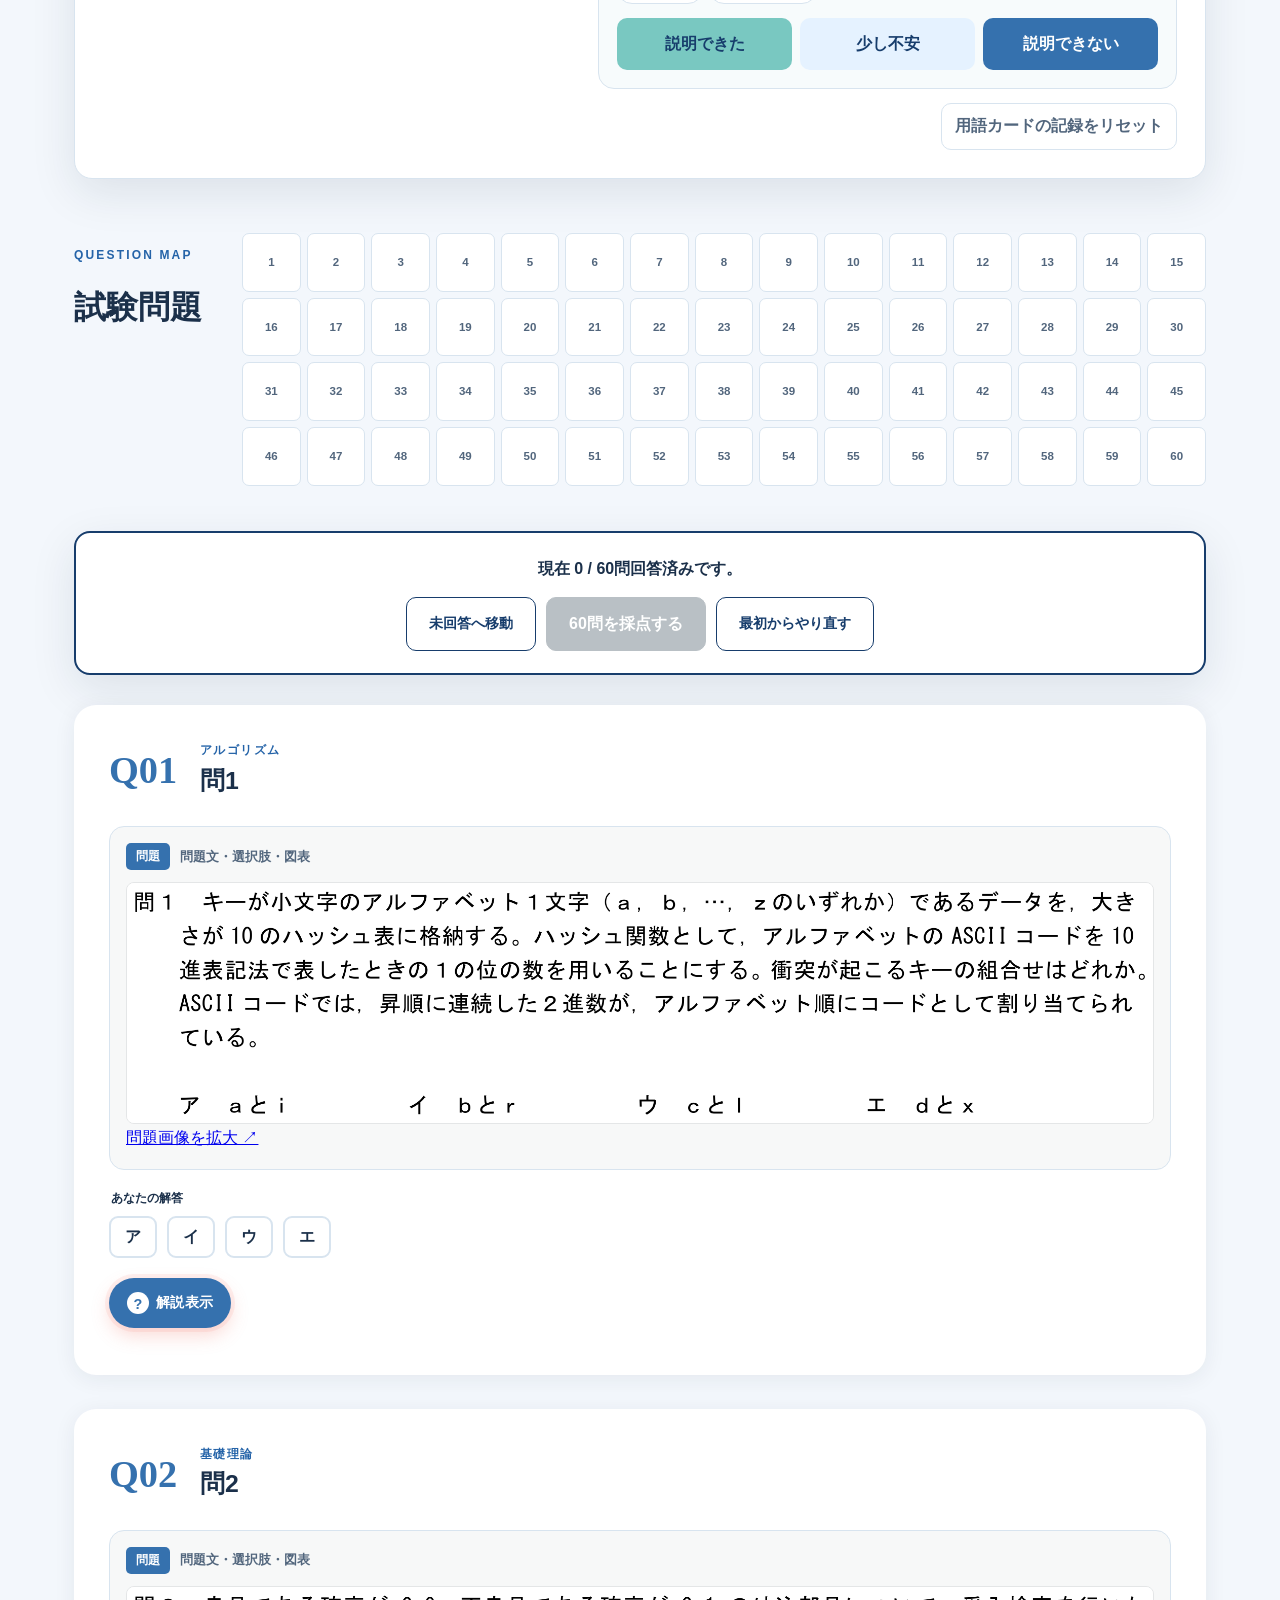
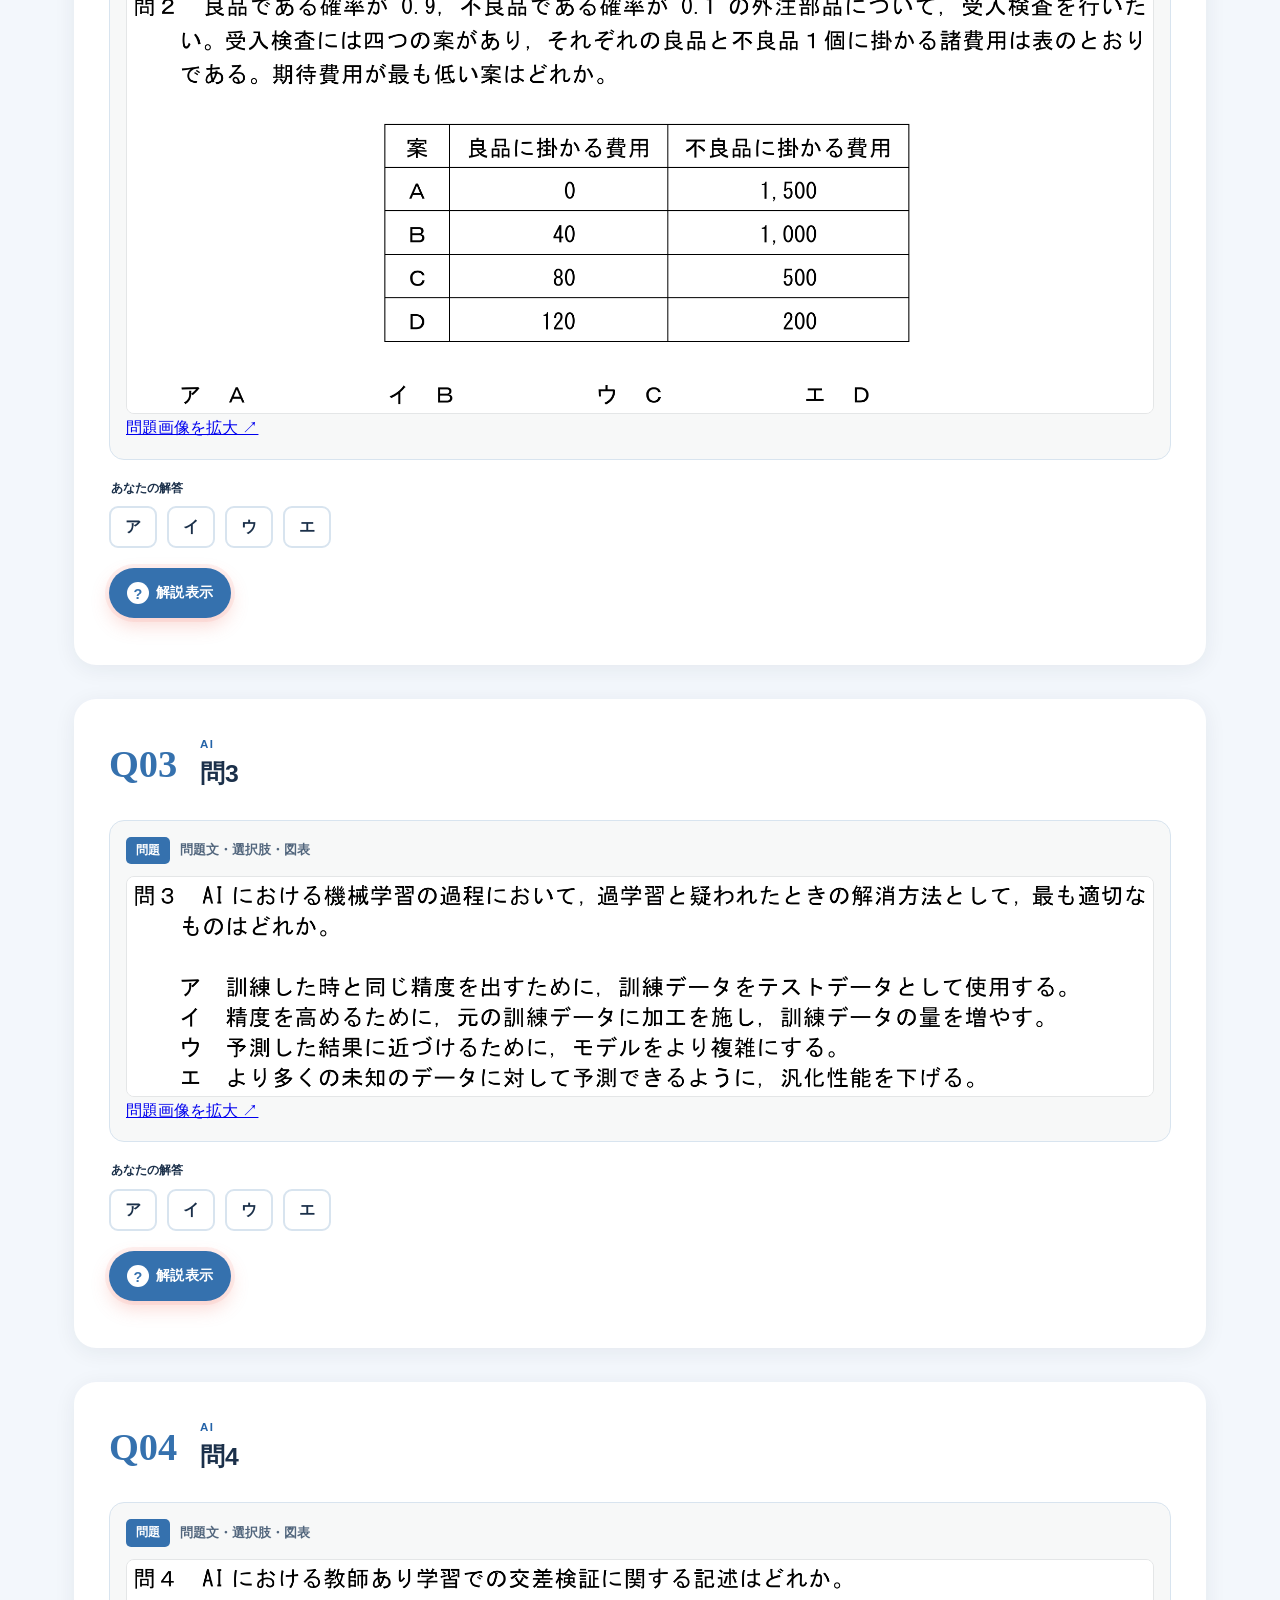
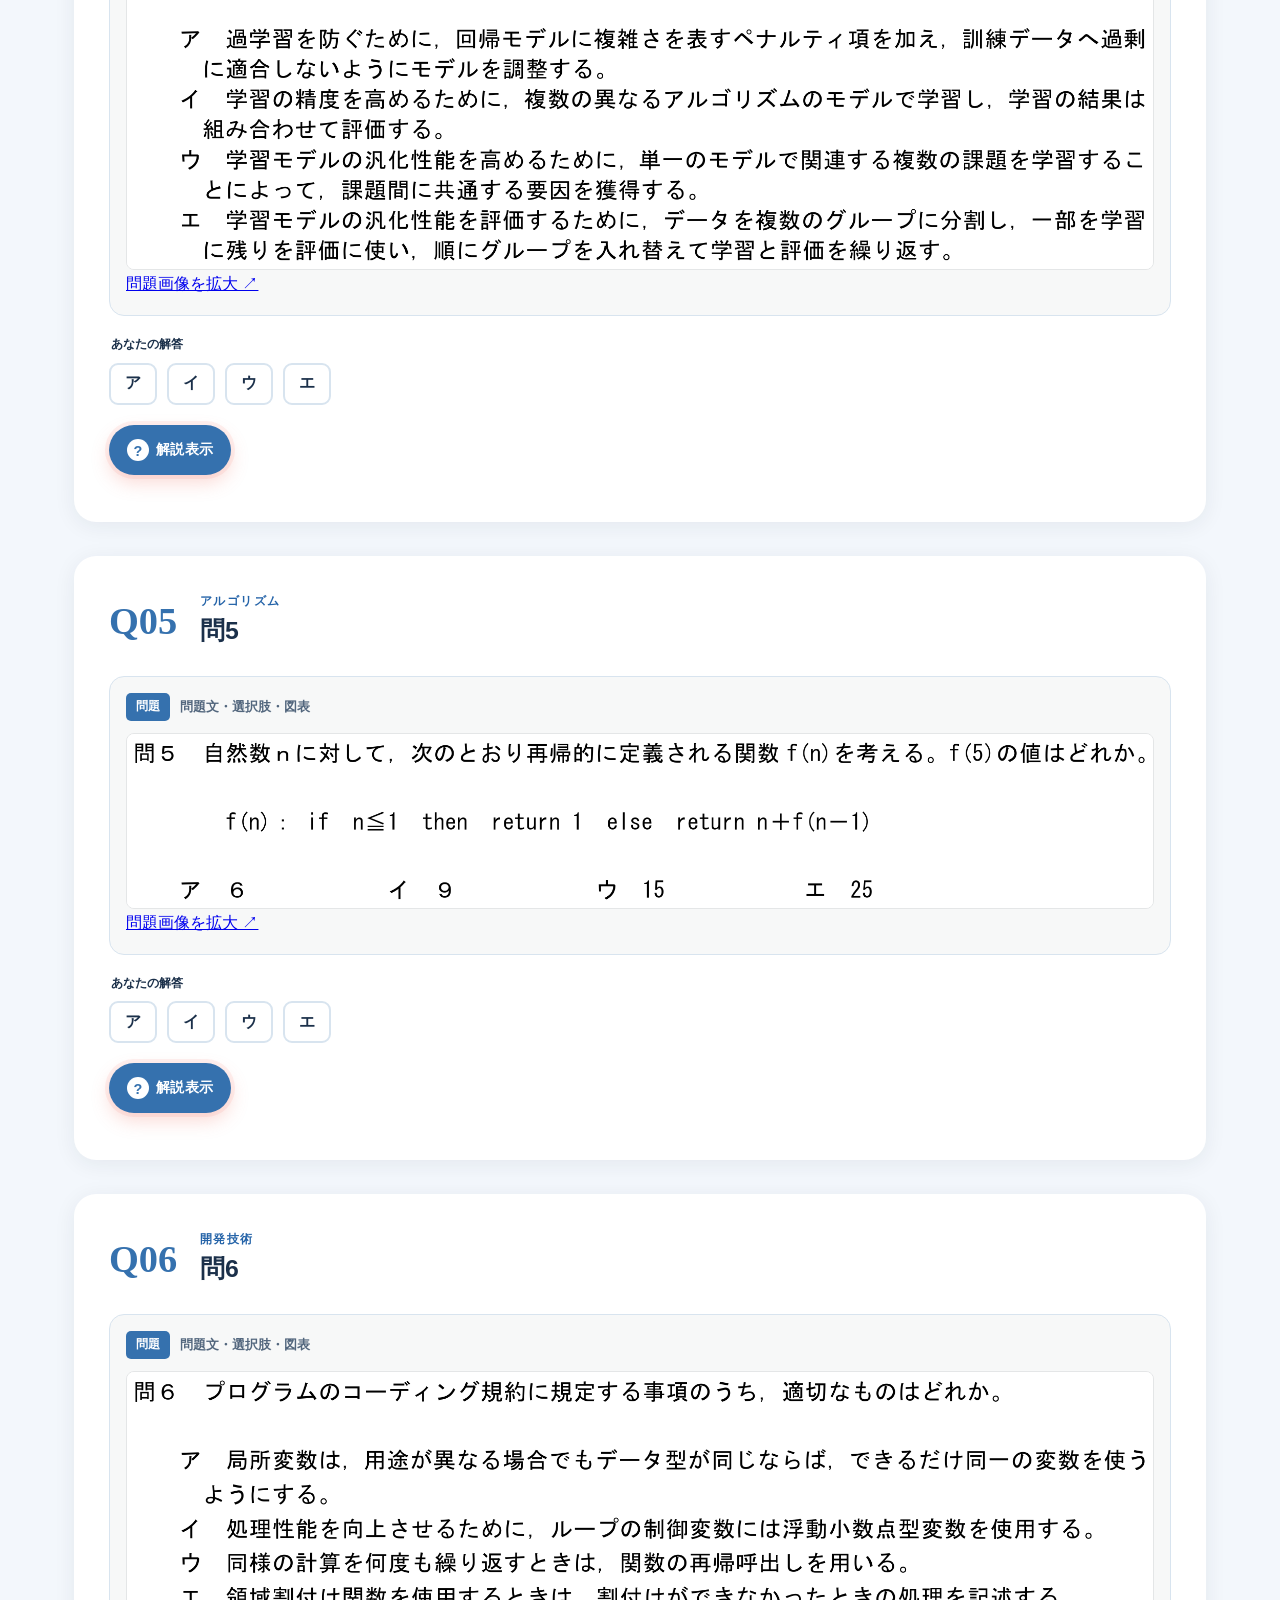
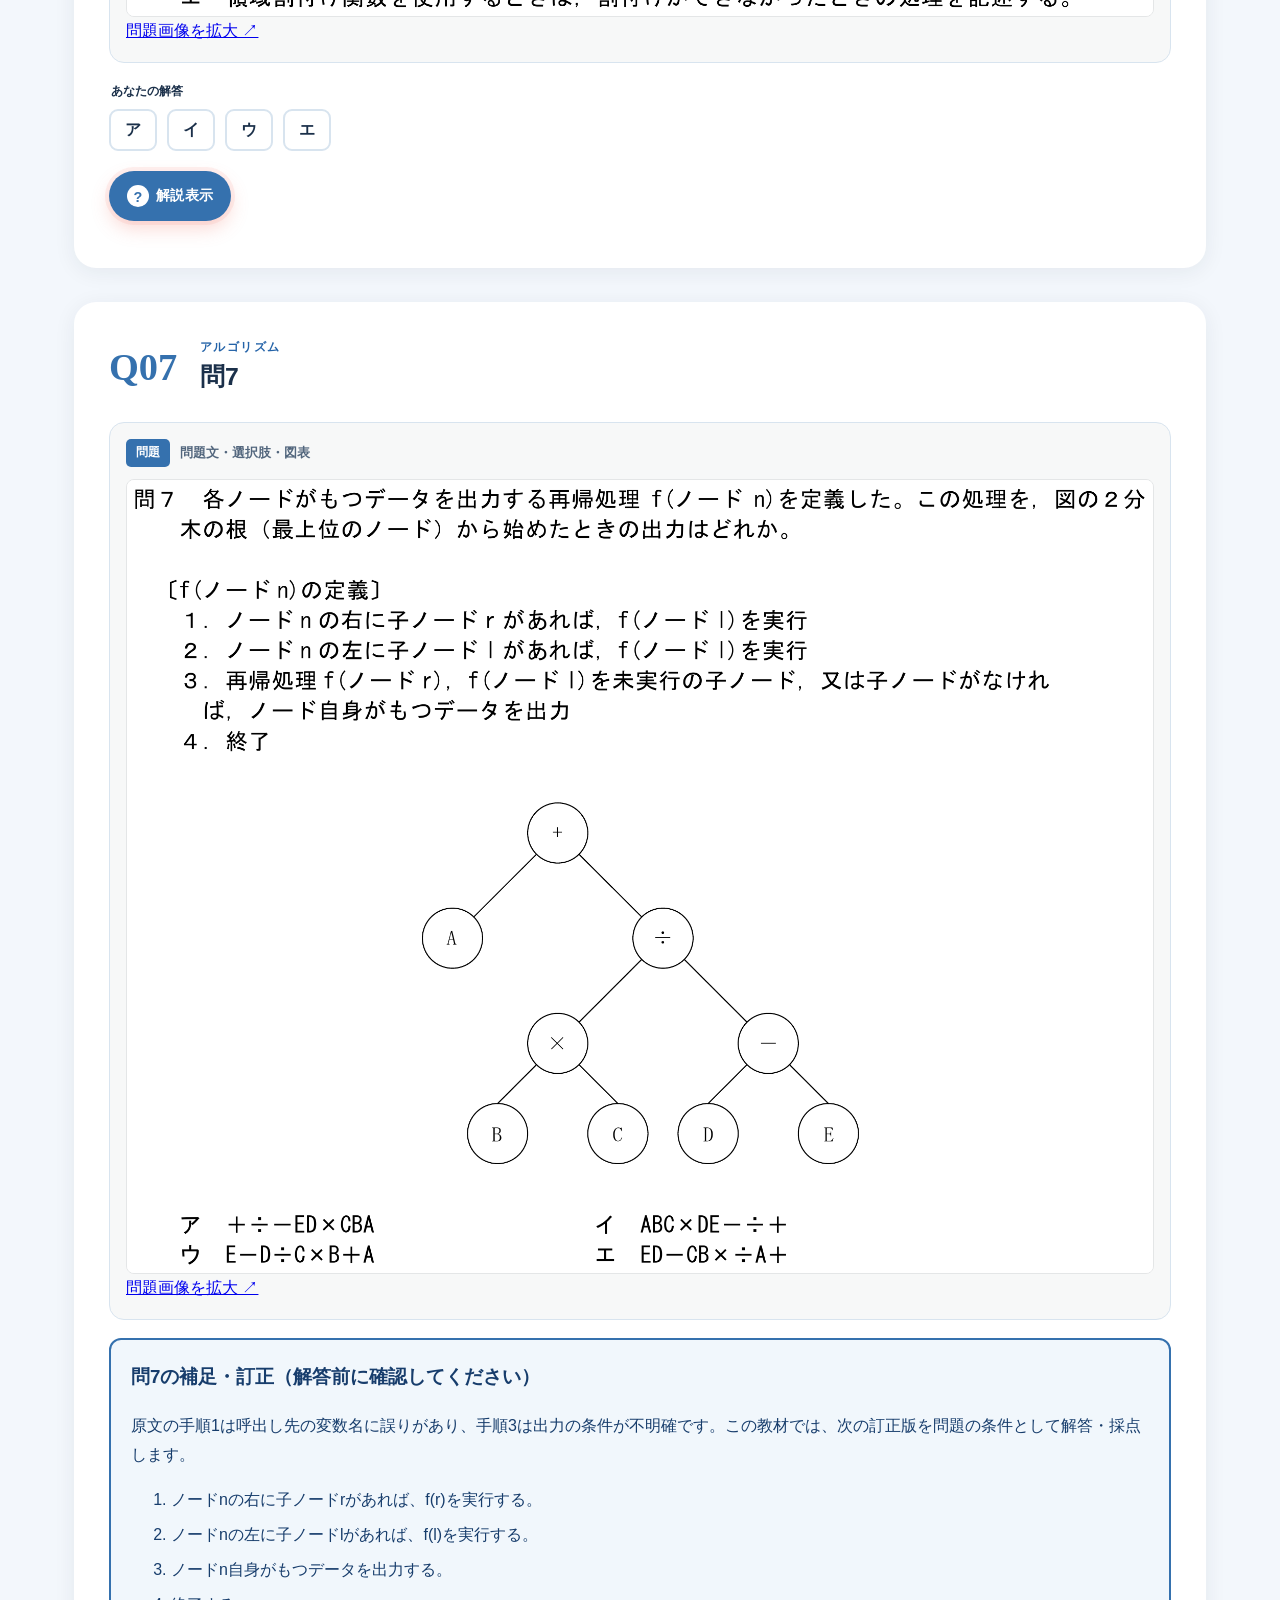
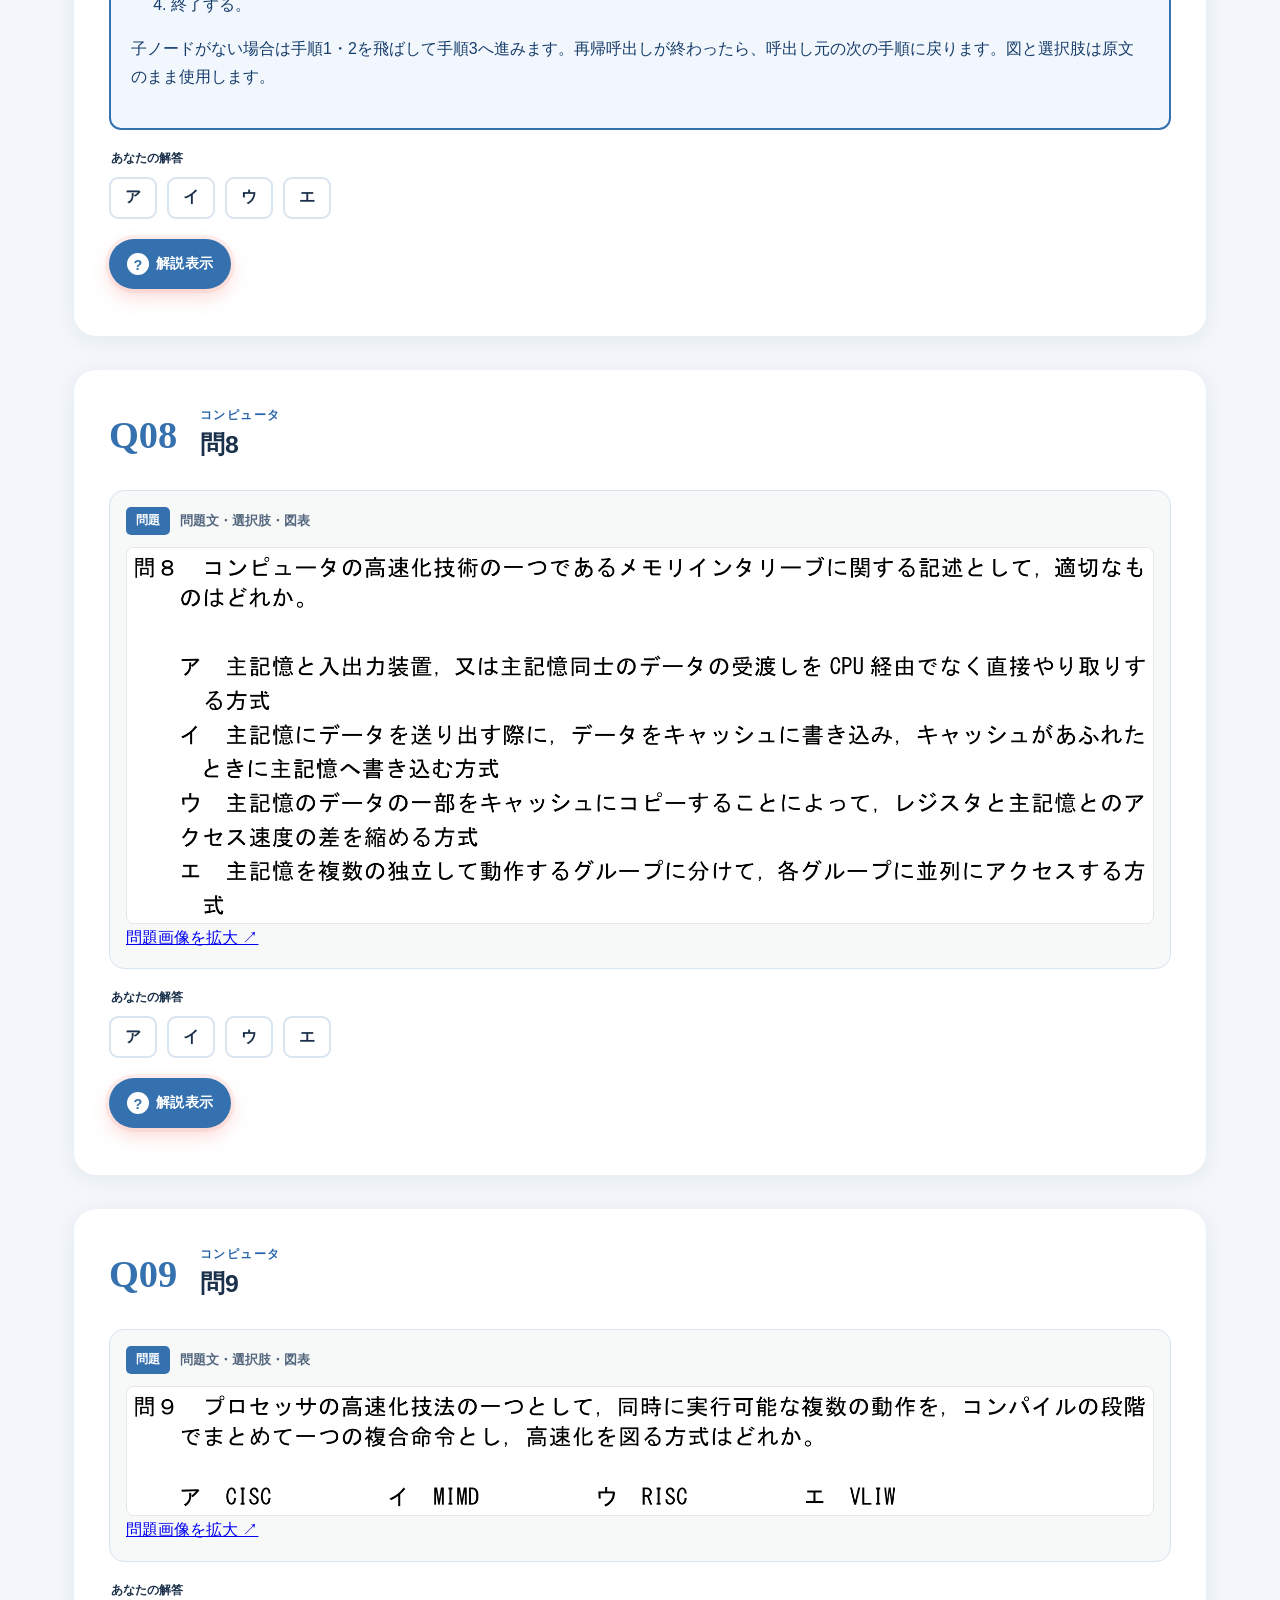
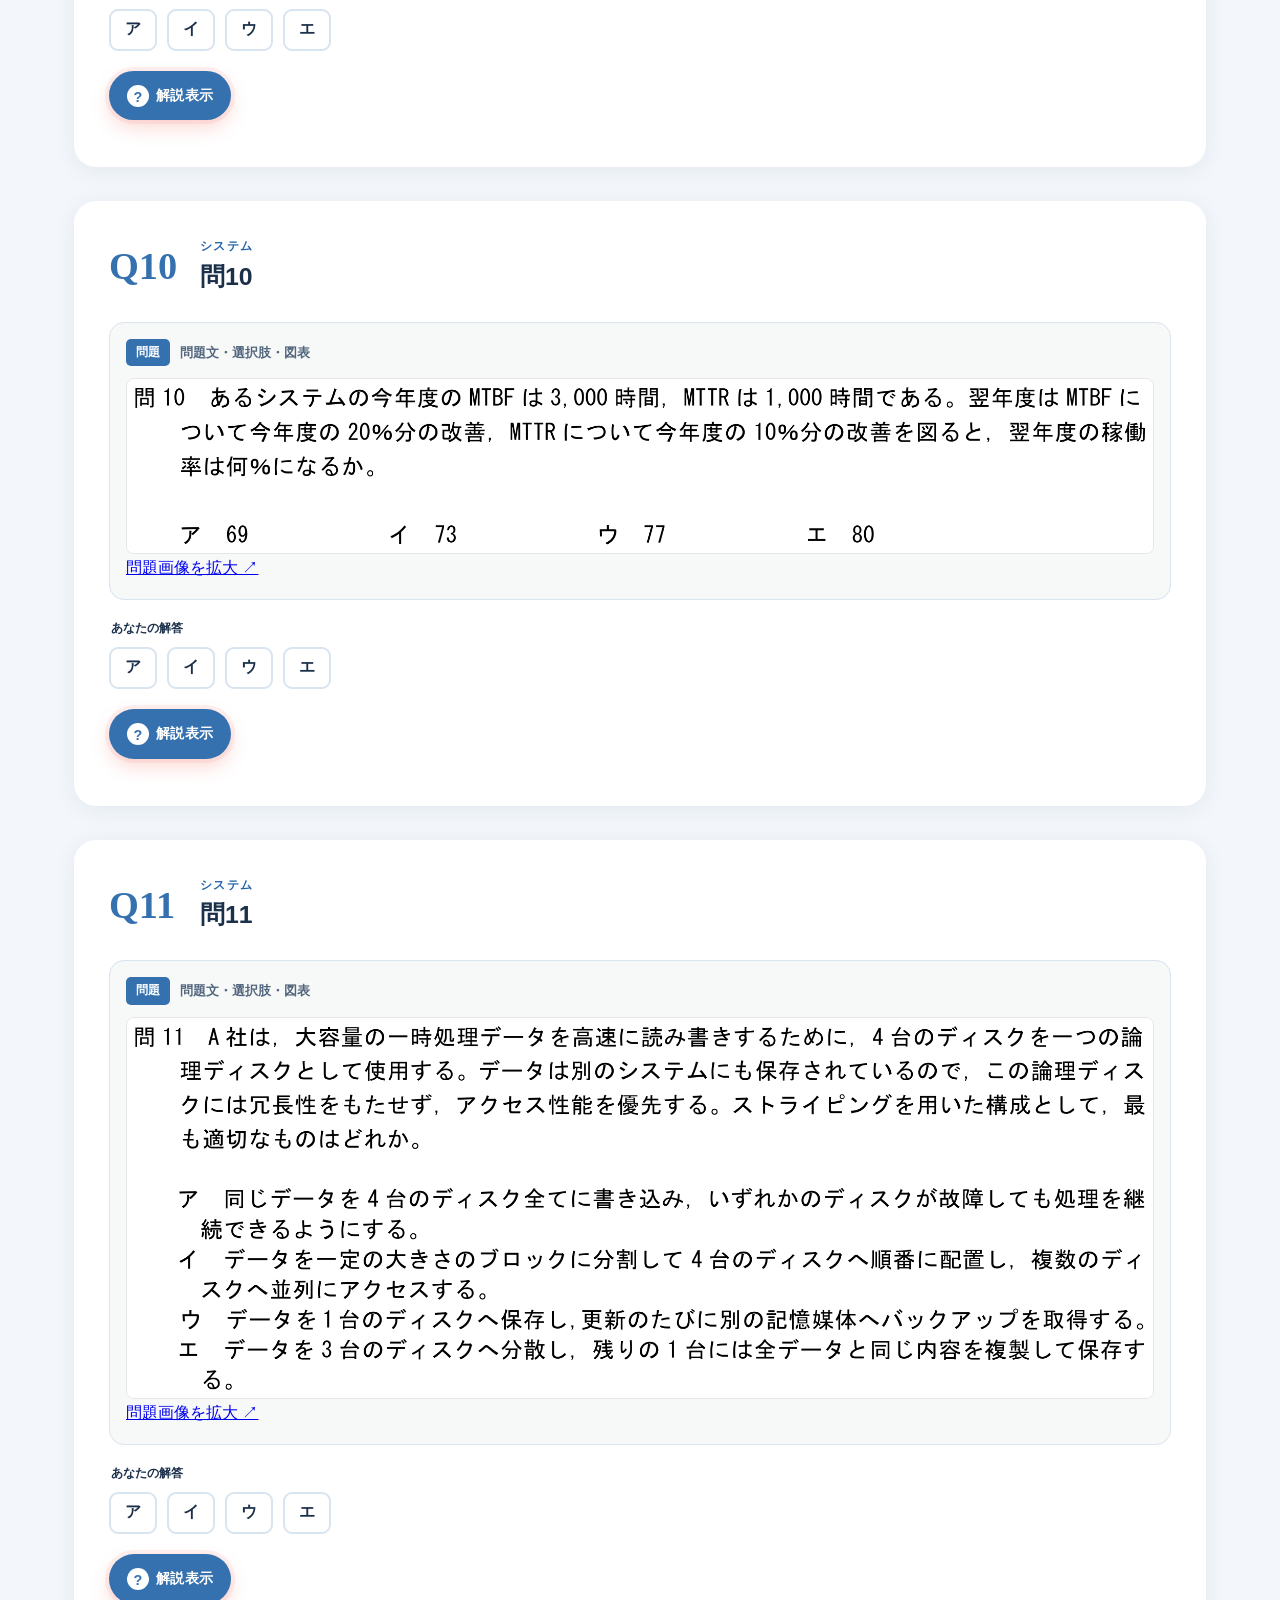
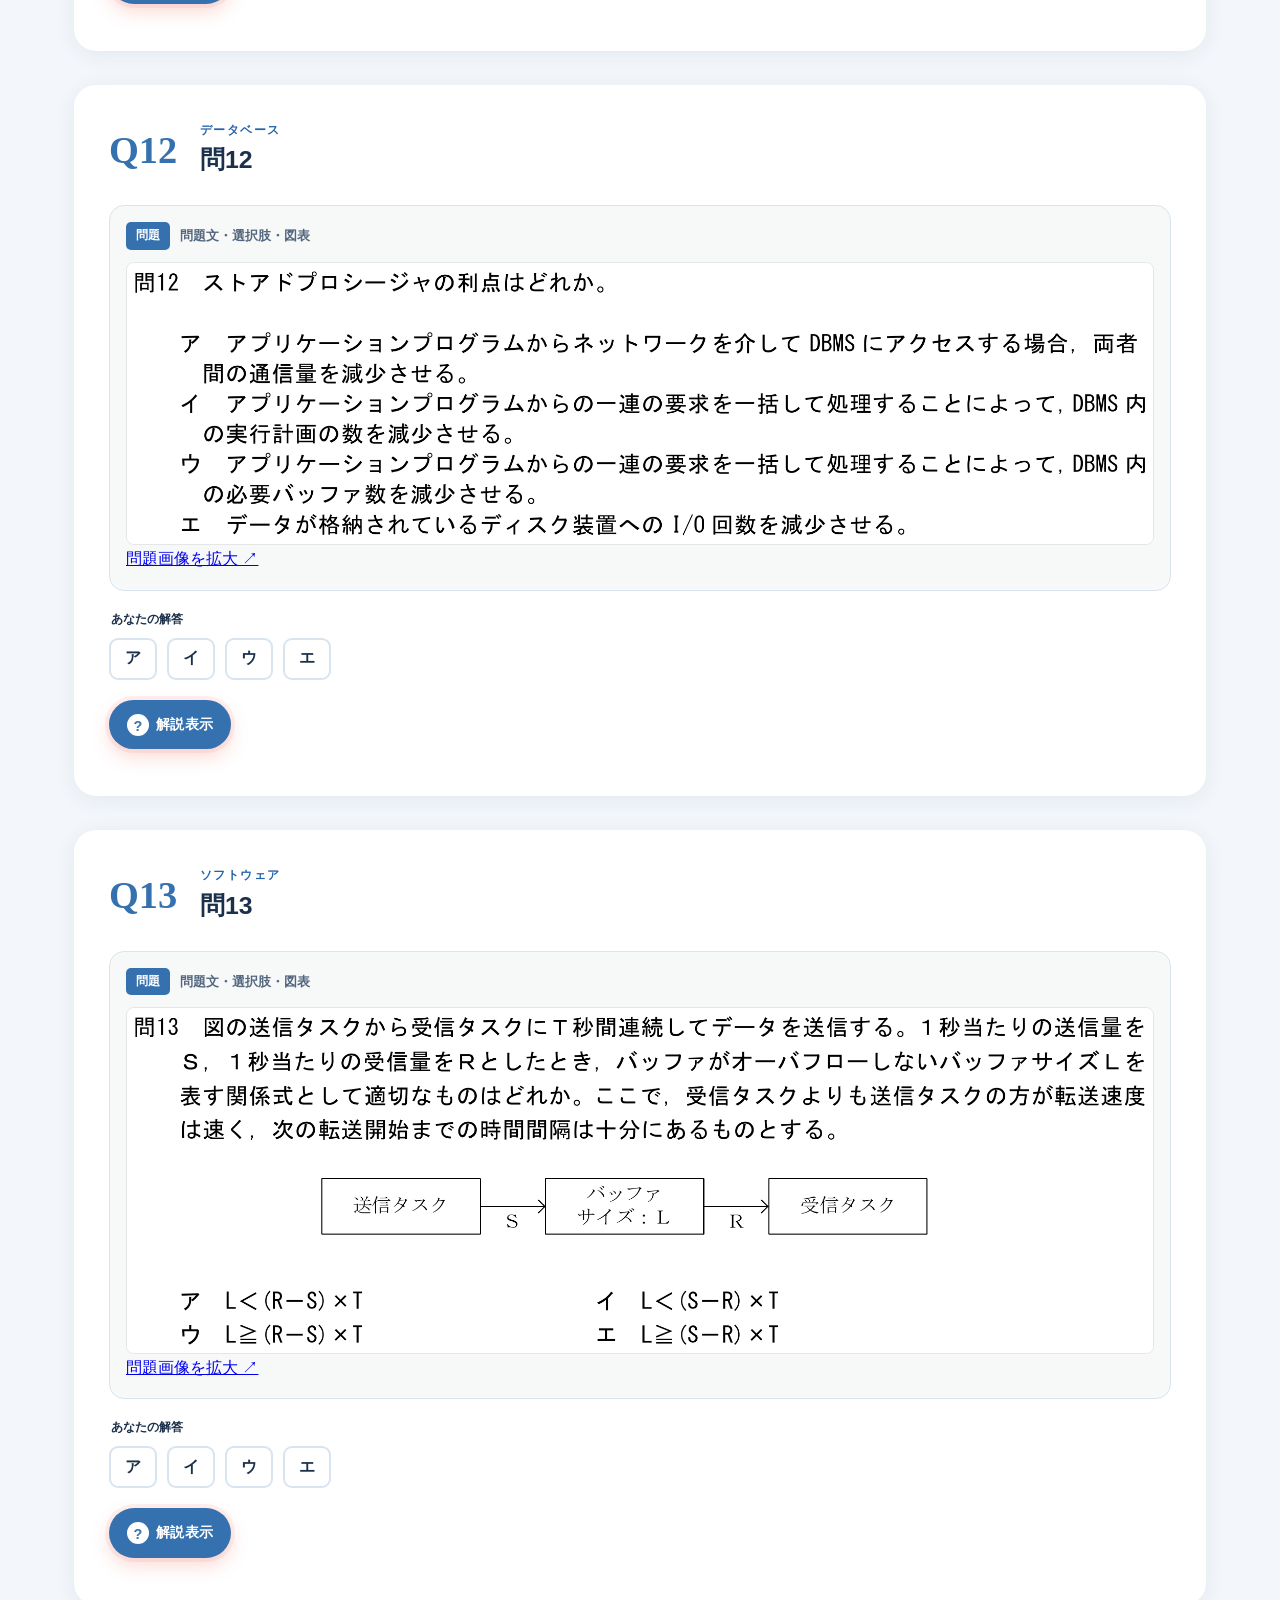
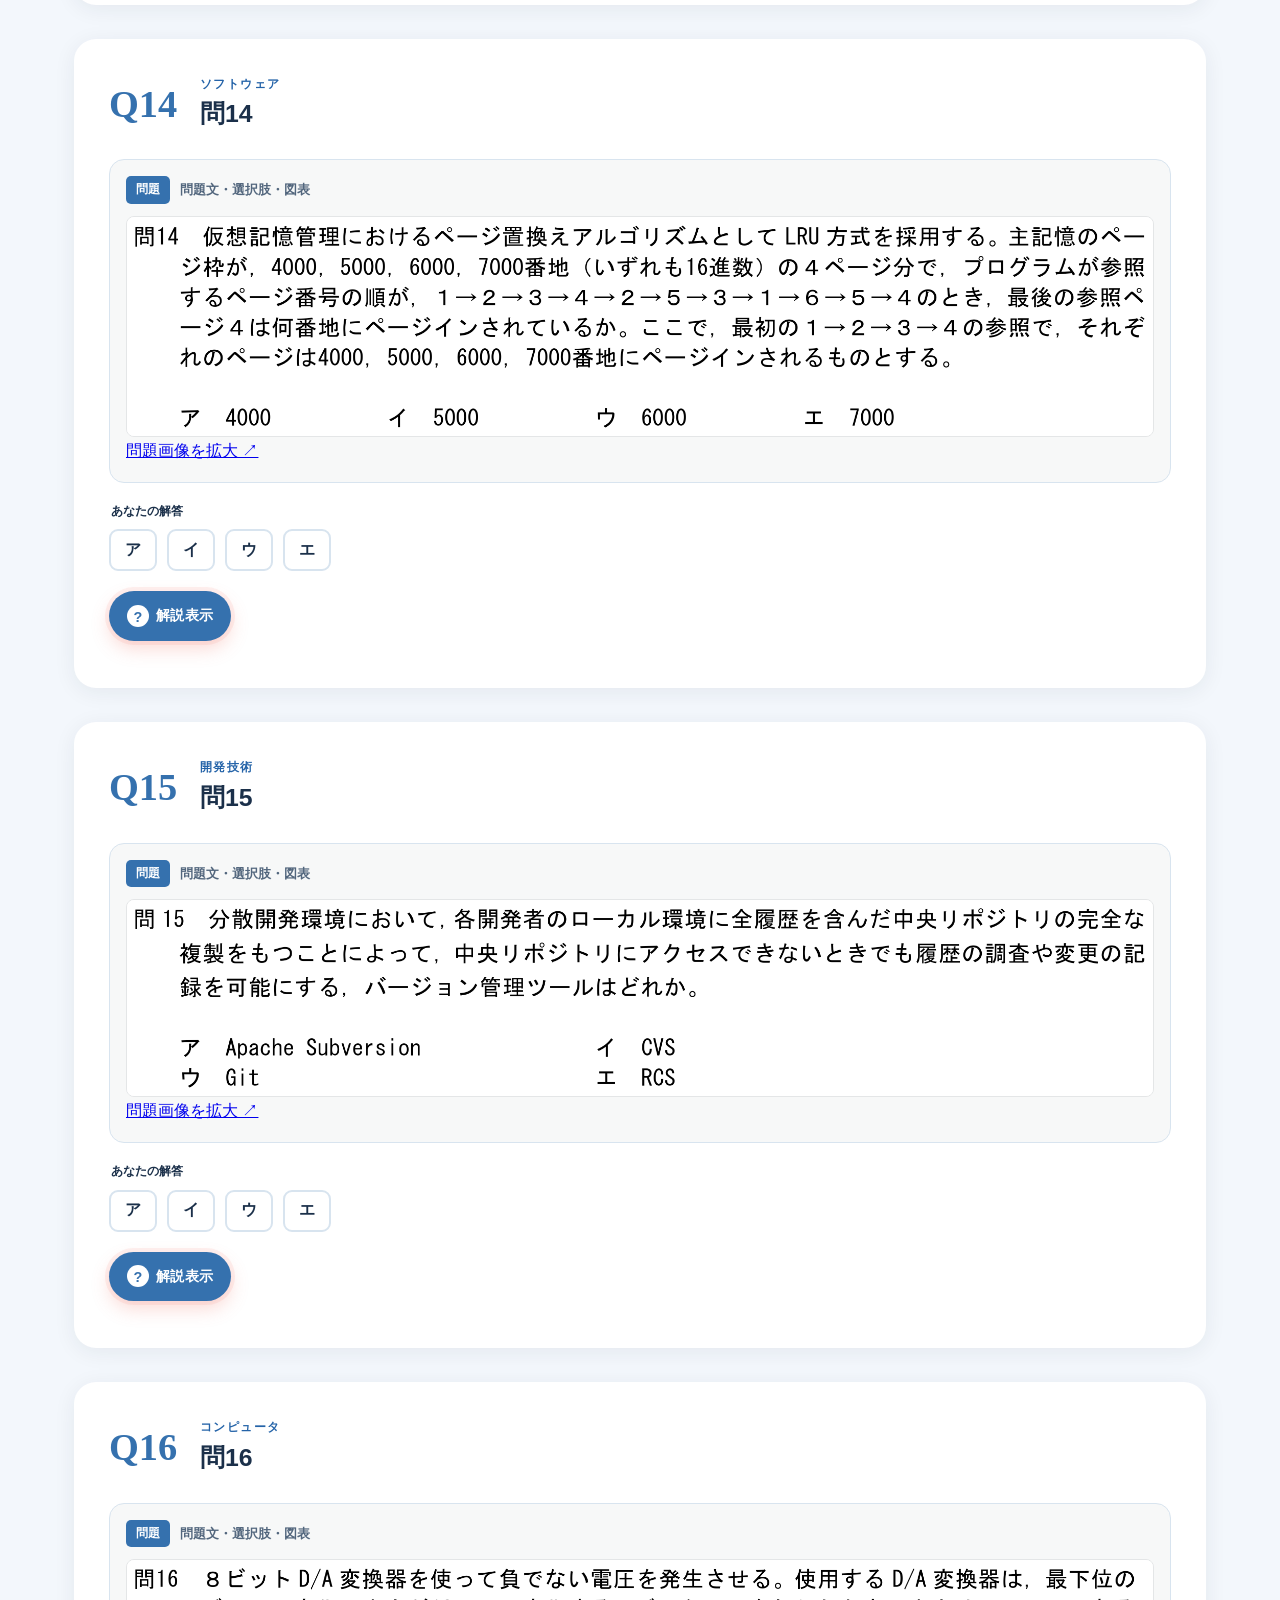
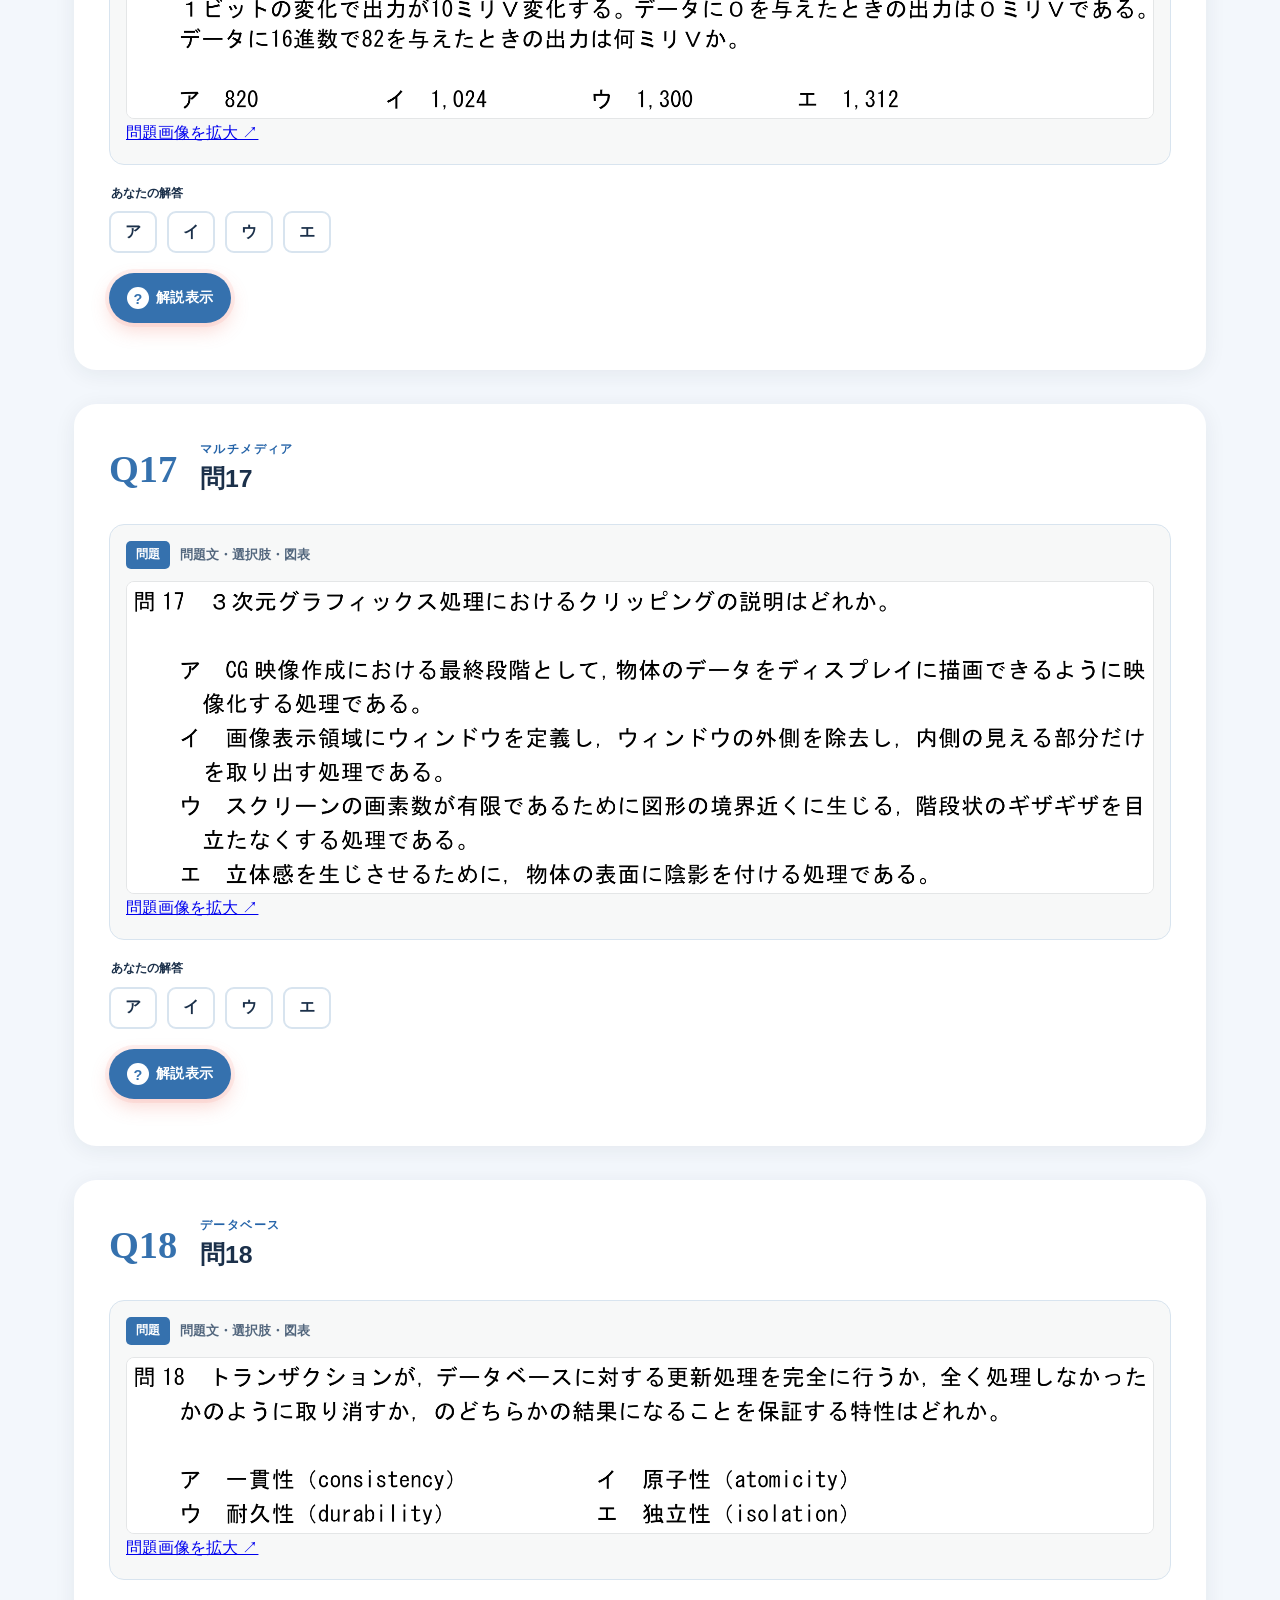
==== commit ea949339: "Add files via upload" ====
--- a/index.html
+++ b/index.html
@@ -5,12 +5,12 @@
   <meta name="viewport" content="width=device-width, initial-scale=1">
   <meta name="description" content="FE模試③・基本情報技術者 科目A・全60問の試験演習と図解復習">
   <title>FE模試③｜問題演習と図解復習</title>
-  <link rel="stylesheet" href="styles.css?v=20261002-01">
-  <link rel="stylesheet" href="visuals.css?v=20261002-01">
-  <link rel="stylesheet" href="flow.css?v=20261002-01">
-  <link rel="stylesheet" href="report.css?v=20261002-01">
-  <link rel="stylesheet" href="terms.css?v=20261002-01">
-  <link rel="stylesheet" href="classroom.css?v=20261002-01">
+  <link rel="stylesheet" href="styles.css?v=20261002-02">
+  <link rel="stylesheet" href="visuals.css?v=20261002-02">
+  <link rel="stylesheet" href="flow.css?v=20261002-02">
+  <link rel="stylesheet" href="report.css?v=20261002-02">
+  <link rel="stylesheet" href="terms.css?v=20261002-02">
+  <link rel="stylesheet" href="classroom.css?v=20261002-02">
 </head>
 <body>
   <header class="hero">
@@ -127,10 +127,10 @@
     </section>
 
     <section class="exam-control-area" data-exam-controls>
-      <p data-exam-message>問7を除く59問に回答すると採点できます。</p>
+      <p data-exam-message>60問すべてに回答すると採点できます。</p>
       <div class="exam-control-buttons">
         <button type="button" data-action="unanswered">未回答へ移動</button>
-        <button class="primary" type="button" data-action="submit" disabled>59問を採点する</button>
+        <button class="primary" type="button" data-action="submit" disabled>60問を採点する</button>
         <button type="button" data-action="reset">最初からやり直す</button>
       </div>
     </section>
@@ -144,17 +144,17 @@
       </div>
     </section>
     <section class="exam-control-area" data-exam-controls>
-      <p data-exam-message>問7を除く59問に回答すると採点できます。</p>
+      <p data-exam-message>60問すべてに回答すると採点できます。</p>
       <div class="exam-control-buttons">
         <button type="button" data-action="unanswered">未回答へ移動</button>
-        <button class="primary" type="button" data-action="submit" disabled>59問を採点する</button>
+        <button class="primary" type="button" data-action="submit" disabled>60問を採点する</button>
         <button type="button" data-action="reset">最初からやり直す</button>
       </div>
     </section>
   </main>
 
   <footer>
-    <div class="footer-notes"><p class="release-version">教材バージョン：20261002-01（復習用語表示修正版）</p>
+    <div class="footer-notes"><p class="release-version">教材バージョン：20261002-02（問7補足・60問採点版）</p>
       <p>FE模試③（基本情報技術者 科目A）・学習用解説</p>
       <p class="source-note">出典・参考：問題画像は提供された FE科目A模試③.pdf から切り出した今回の60問を使用しています。解説作成にあたり、基本情報技術者試験、応用情報技術者試験、情報セキュリティマネジメント試験の公開過去問題・関連問題も参考にしています。収録問題には2024・2025年度の公開問題と一致するものも含まれます。</p>
     </div>
@@ -201,16 +201,16 @@
   </template>
 
   <dialog id="confirmDialog" class="confirm-dialog">
-    <h2>59問を採点しますか？</h2><p>問7は原文に不整合があるため、得点・正答率・再回答の対象から除外します。</p>
+    <h2>60問を採点しますか？</h2><p>問7は問題欄に示した訂正版に従って採点します。</p>
     <p>採点後、初回に正答に至らなかった問題は正答を隠したまま再回答できます。解説はボタンで確認でき、再回答の正誤はその場では表示しません。</p>
     <div><button id="cancelSubmit" type="button">戻る</button><button id="confirmSubmit" class="primary" type="button">採点する</button></div>
   </dialog>
 
-  <script src="questions.js?v=20261002-01"></script>
-  <script src="terms.js?v=20261002-01"></script>
-  <script src="app.js?v=20261002-01"></script>
-  <script src="terms-ui.js?v=20261002-01"></script>
-  <script src="learning.js?v=20261002-01"></script>
+  <script src="questions.js?v=20261002-02"></script>
+  <script src="terms.js?v=20261002-02"></script>
+  <script src="app.js?v=20261002-02"></script>
+  <script src="terms-ui.js?v=20261002-02"></script>
+  <script src="learning.js?v=20261002-02"></script>
 </body>
 </html>
 
--- a/classroom.css
+++ b/classroom.css
@@ -15,3 +15,5 @@
 .diagram-link{display:block;text-decoration:none;color:#2463a8;text-align:right}.explanation-diagram{display:block;width:100%;height:auto}.diagram-link span{font-size:.8rem}.visual{justify-content:flex-start}.review-mode .question-card .review-content{display:none}.question-card.explanation-open .review-content,.review-mode .question-card.explanation-open .review-content{display:block}.deep-explanation{margin:24px 0;padding:18px;background:#f1f7fc;border-radius:12px}.deep-explanation h3{margin-top:0}.deep-explanation details{border-top:1px solid #cbddec;padding-top:12px}.deep-explanation summary{cursor:pointer;font-weight:bold}
 
 .diagram-link svg{display:block;width:100%;height:auto}.asset-warning{padding:16px;border:2px solid #a74720;background:#fff4e8;color:#762e0e}.question-map a.excluded{background:#eee;color:#555;border:2px dashed #888}
+
+.question-correction{margin:16px 0;padding:20px;border:2px solid #3571ae;border-radius:12px;background:#f1f7fc;color:#173d6c}.question-correction h3{margin-top:0}.question-correction li{margin:8px 0;line-height:1.7}
